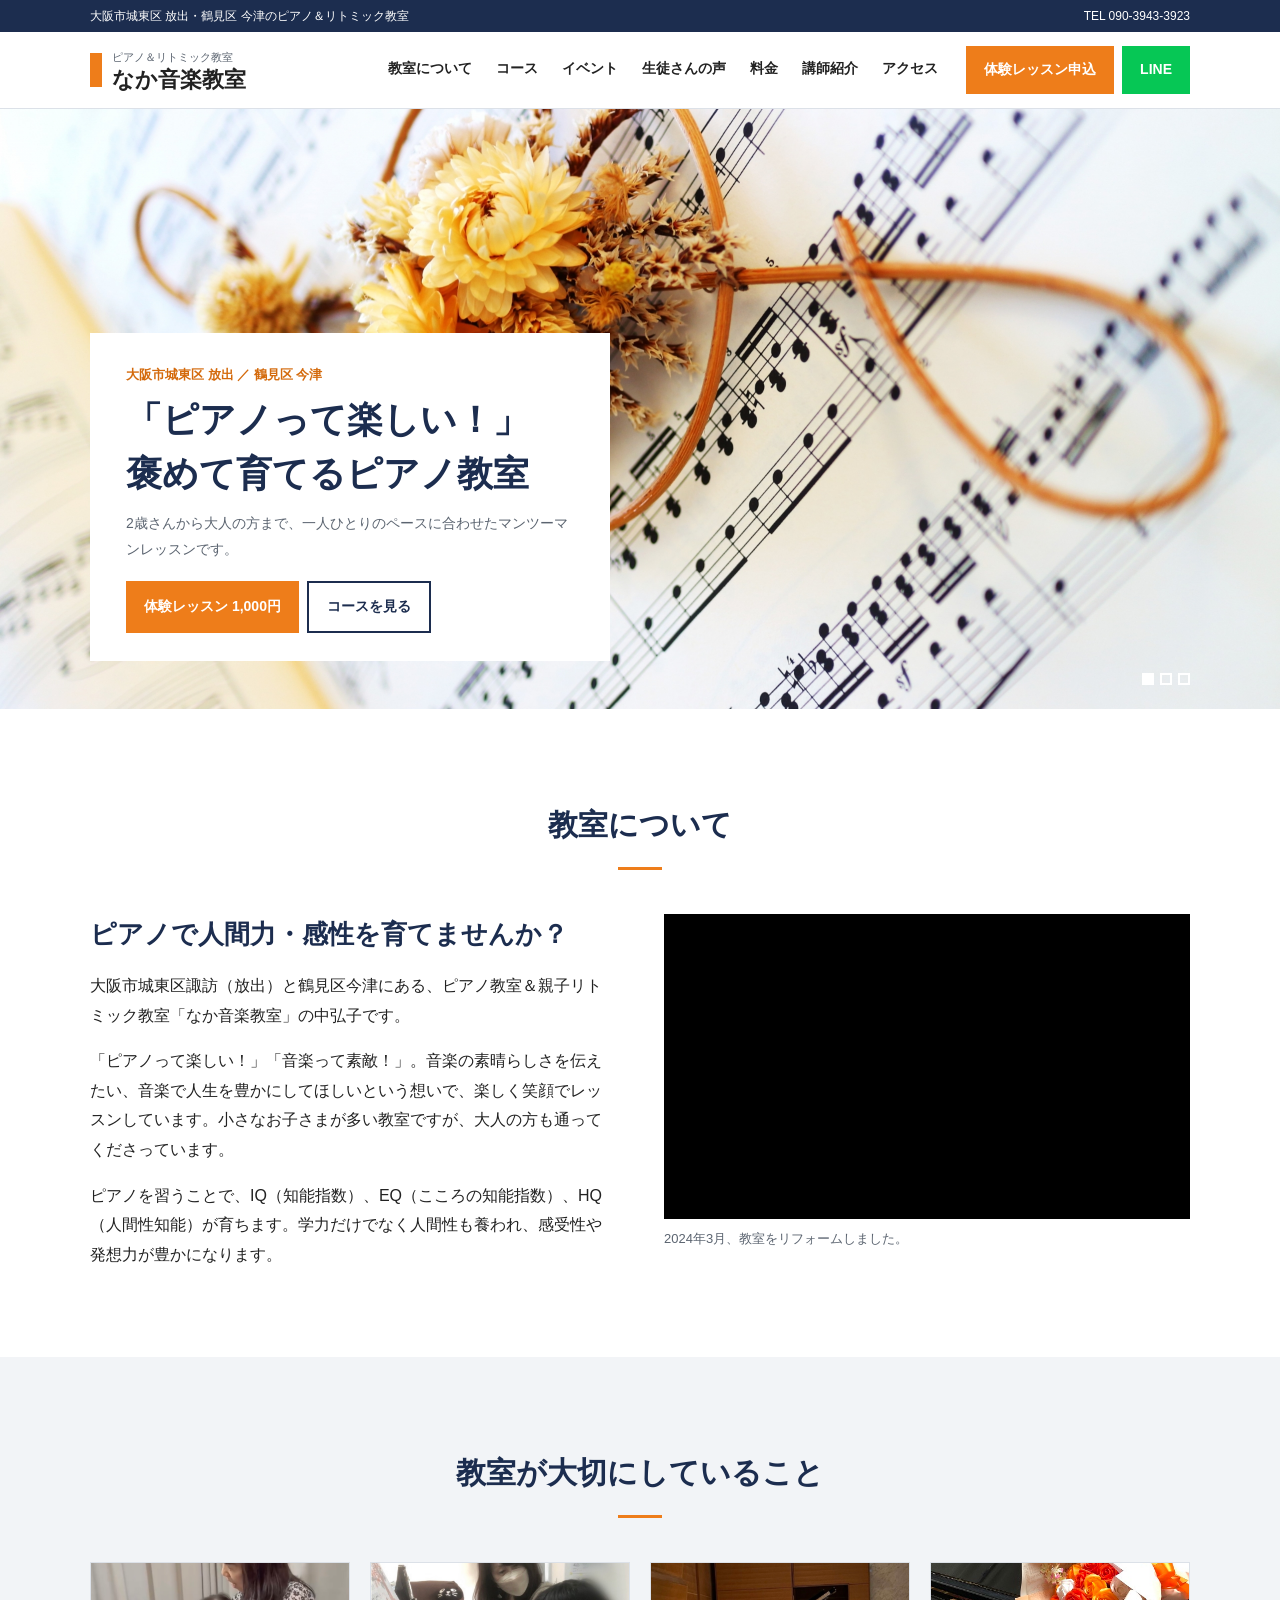
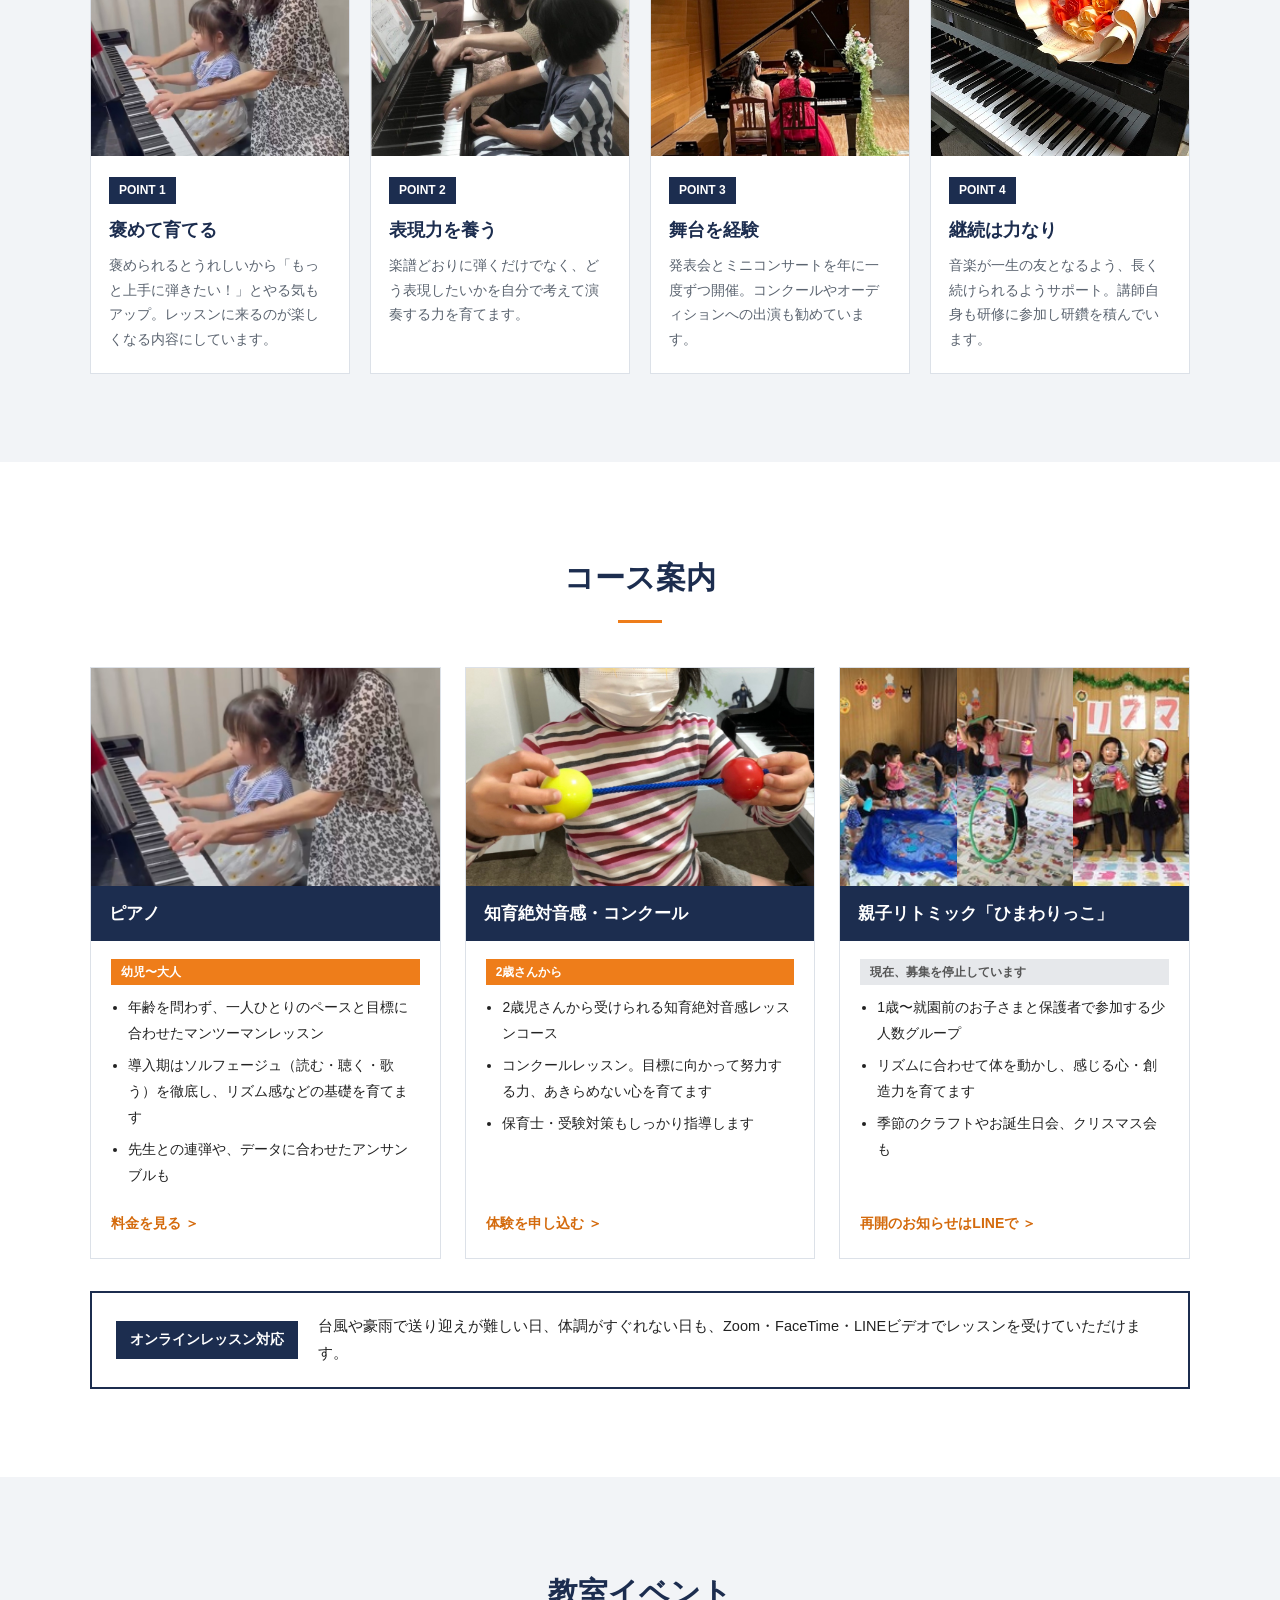
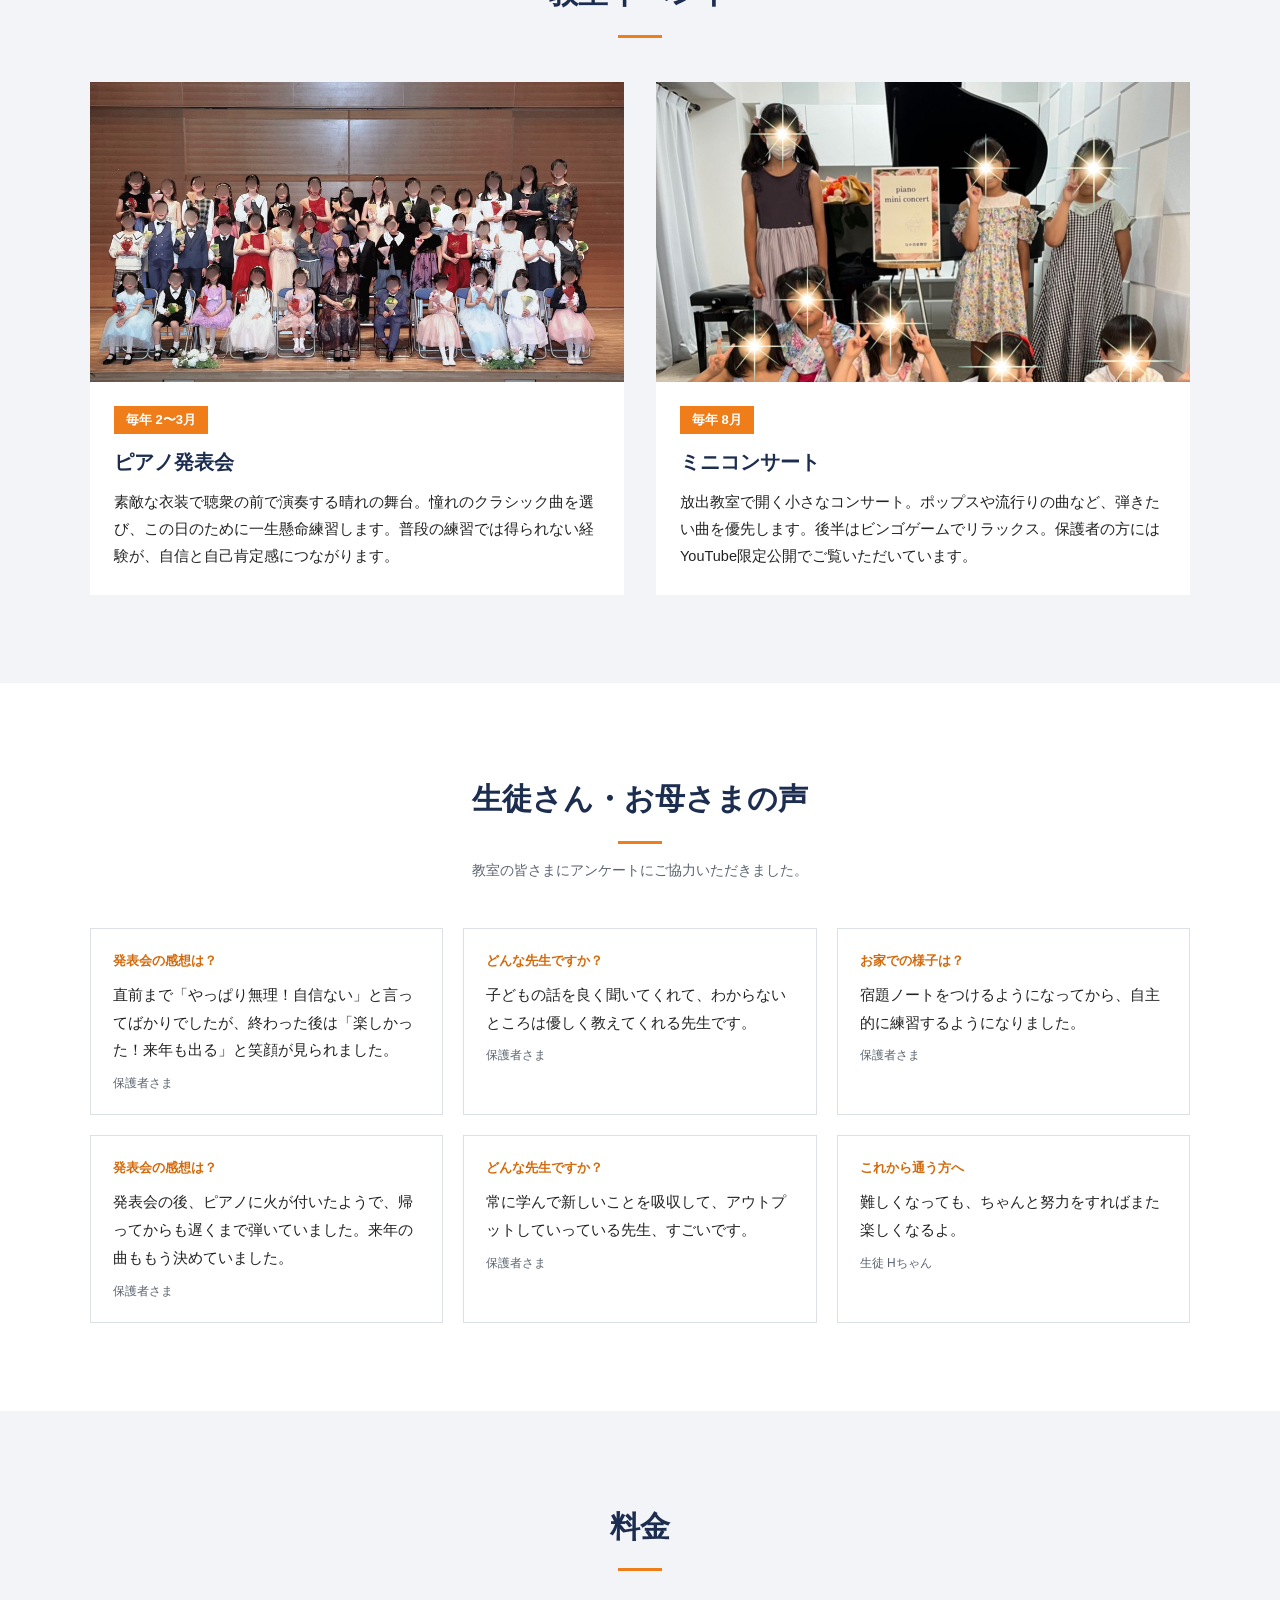
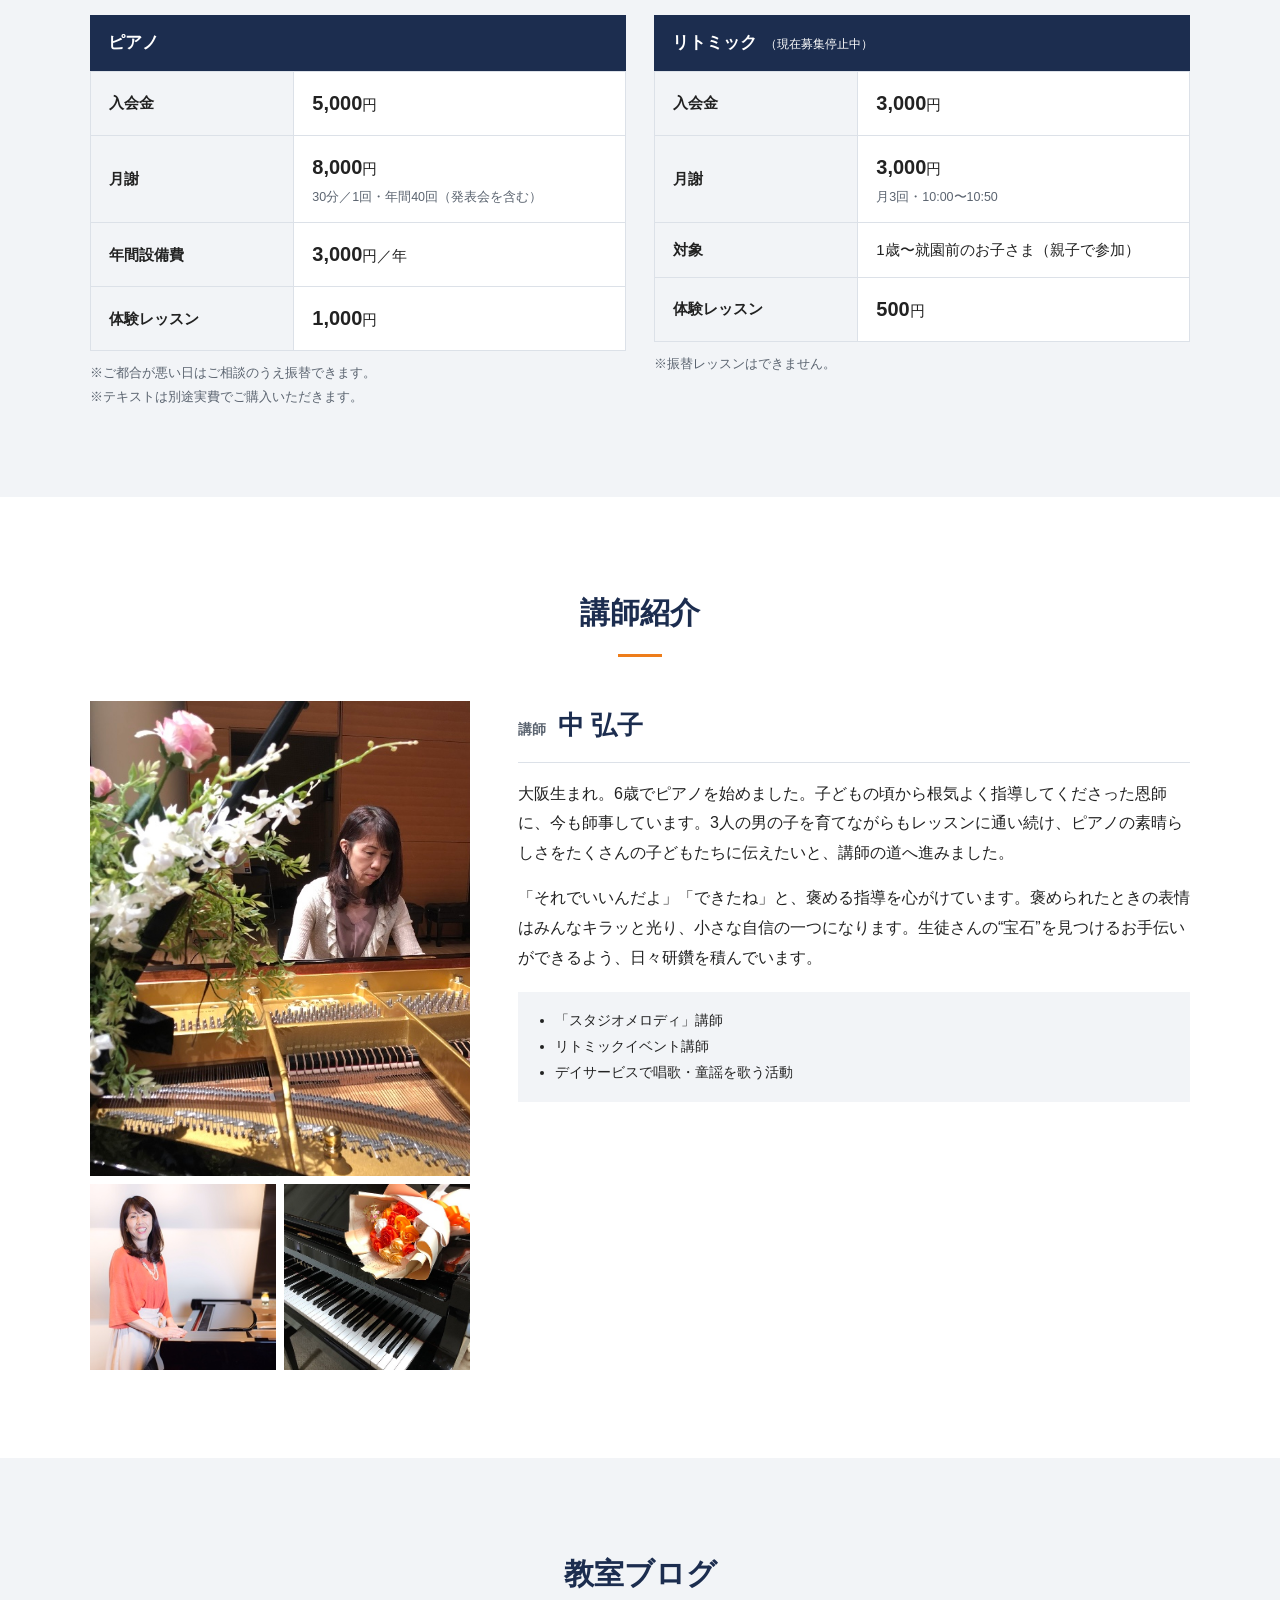
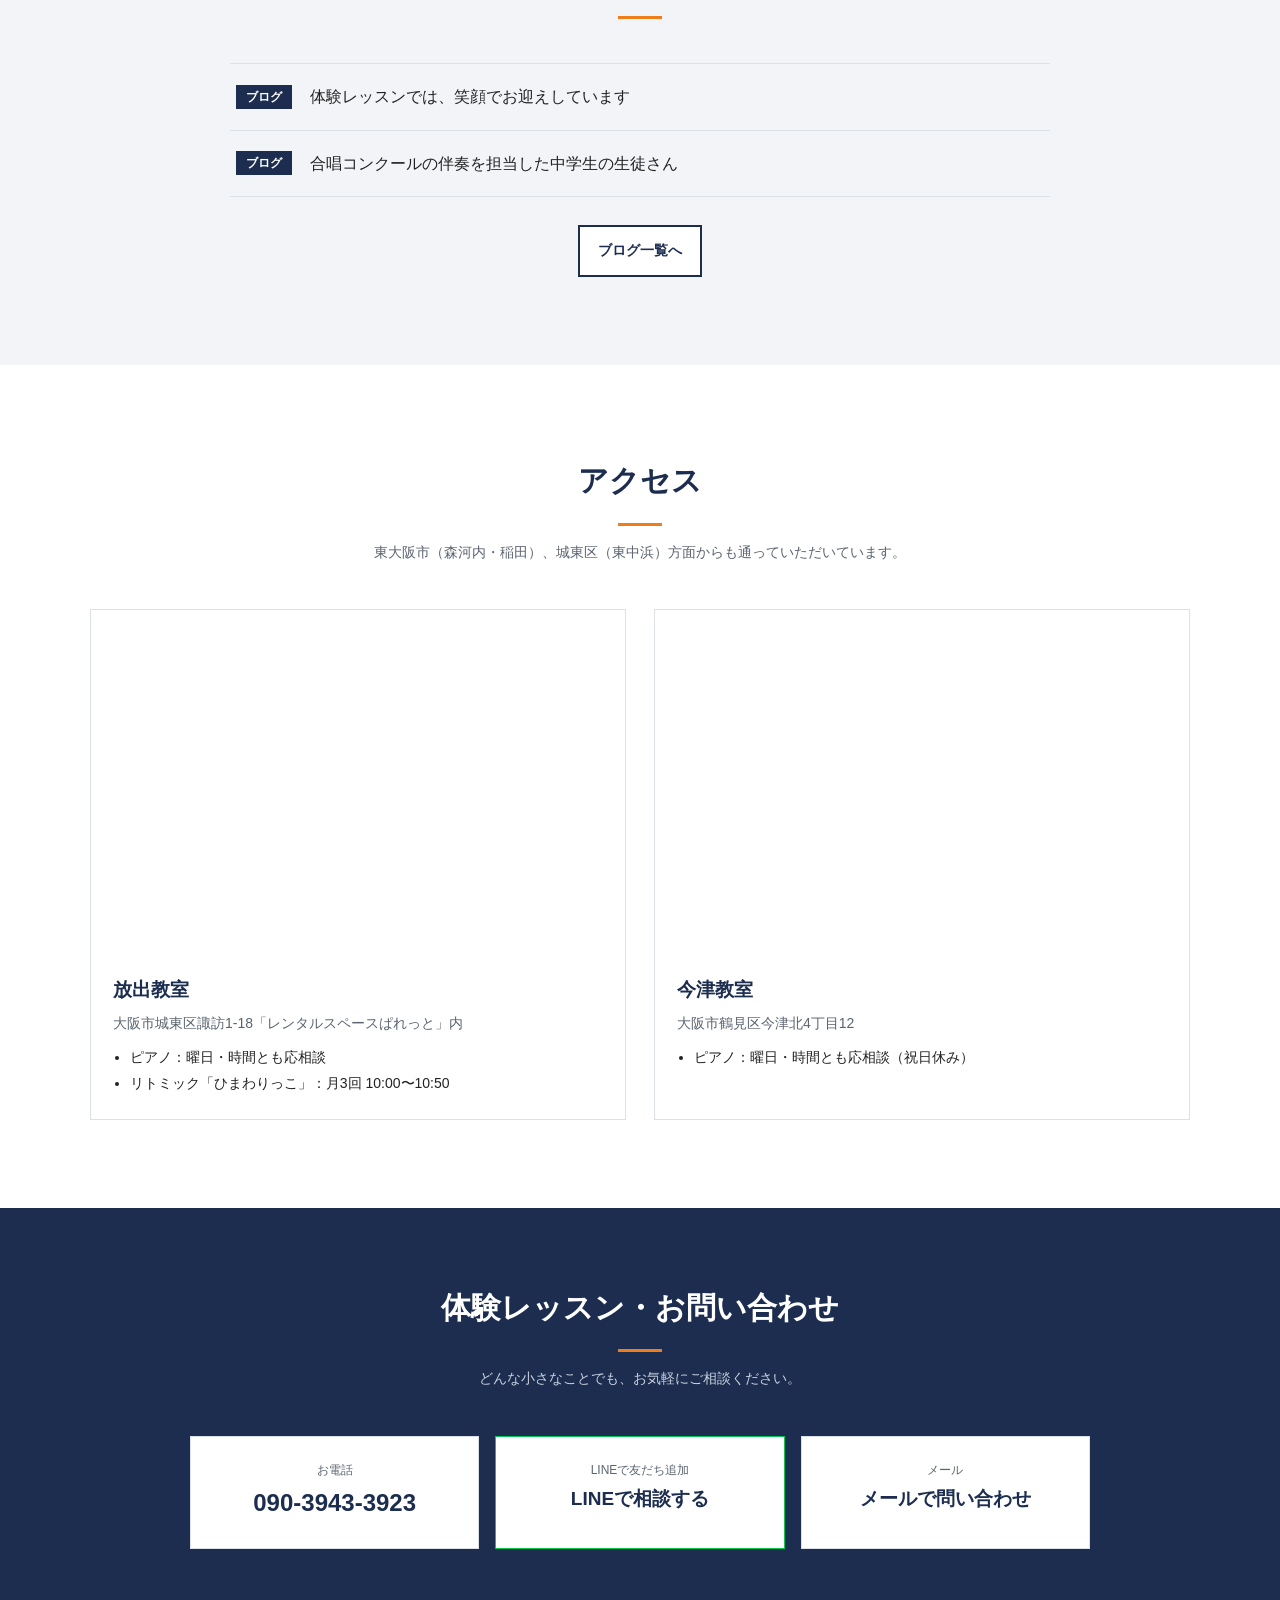
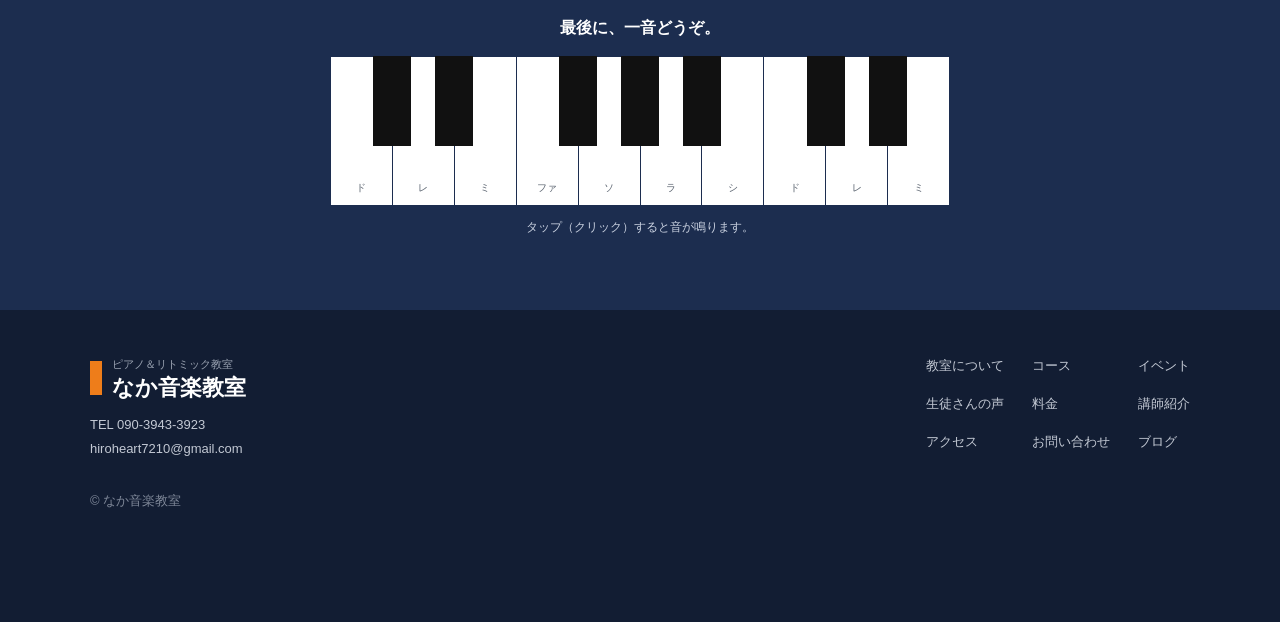
==== a/index.html @ a1bc4671 "A案：見出しの写真を差し替え（楽譜と花・鍵盤と手・看板）" ====
<!doctype html>
<html lang="ja">
<head>
<meta charset="utf-8">
<meta name="robots" content="noindex">
<meta name="viewport" content="width=device-width, initial-scale=1">
<title>なか音楽教室｜大阪市城東区放出・鶴見区今津のピアノ教室</title>
<meta name="description" content="大阪市城東区諏訪（放出）・鶴見区今津のピアノ＆リトミック教室「なか音楽教室」。褒めて育てるをモットーに、幼児から大人まで一人ひとりに寄り添ったレッスンをしています。">
<style>
:root{
  --navy:#1c2d4f; --navy2:#2b4170; --orange:#ee7d1a; --orange-d:#d46a0c;
  --gray:#f2f4f7; --line:#dce1e8; --text:#222; --sub:#5b6470; --green:#06c755;
  --gothic:"Hiragino Kaku Gothic ProN","Hiragino Sans","Yu Gothic Medium","YuGothic","Meiryo",sans-serif;
}
*{box-sizing:border-box}
html{scroll-behavior:smooth;scroll-padding-top:110px}
body{overflow-x:clip;margin:0;font-family:var(--gothic);color:var(--text);background:#fff;line-height:1.85;font-size:16px}
img{max-width:100%;display:block}
a{color:inherit}
.wrap{width:min(1100px,100% - 32px);margin-inline:auto}

/* top bar */
.topbar{background:var(--navy);color:#fff;font-size:12px}
.topbar .wrap{display:flex;justify-content:space-between;align-items:center;height:32px}
.topbar a{text-decoration:none}
@media (max-width:700px){.topbar .r{display:none}}

/* header */
.hd{position:sticky;top:0;z-index:50;background:#fff;border-bottom:1px solid var(--line)}
.hd-in{display:flex;align-items:center;gap:28px;height:76px}
.logo{text-decoration:none;display:flex;align-items:center;gap:10px}
.logo .sq{width:12px;height:34px;background:var(--orange)}
.logo b{display:block;font-size:22px;line-height:1.2}
.logo small{display:block;font-size:11px;color:var(--sub);font-weight:normal}
.gnav{margin-left:auto;display:flex;gap:24px;font-size:14px;font-weight:bold}
.gnav a{text-decoration:none;padding:6px 0;border-bottom:3px solid transparent;transition:border-color .2s}
.gnav a:hover{border-color:var(--orange)}
.hd-cta{display:flex;gap:8px}
.btn{display:inline-flex;align-items:center;justify-content:center;gap:6px;padding:11px 18px;font-weight:bold;font-size:14px;text-decoration:none;border:0;cursor:pointer;transition:background .2s}
.btn-or{background:var(--orange);color:#fff}.btn-or:hover{background:var(--orange-d)}
.btn-line{background:var(--green);color:#fff}
.btn-out{border:2px solid var(--navy);color:var(--navy);background:#fff}.btn-out:hover{background:var(--navy);color:#fff}
.menu-btn{display:none;margin-left:auto;background:var(--navy);border:0;width:48px;height:48px;cursor:pointer;color:#fff;font-size:10px;font-weight:bold;font-family:var(--gothic)}
.menu-btn span{display:block;width:20px;height:2px;background:#fff;margin:3px auto}
@media (max-width:1020px){
  .gnav,.hd-cta{display:none}.menu-btn{display:block}
  .hd.open .gnav{display:flex;flex-direction:column;gap:0;position:absolute;top:76px;left:0;right:0;background:#fff;border-bottom:1px solid var(--line);padding:0 16px 16px}
  .hd.open .gnav a{padding:14px 4px;border-bottom:1px solid var(--line)}
}

/* hero */
.hero{position:relative;height:min(72vh,600px);min-height:420px;overflow:hidden;background:#ddd}
.hero .slide{position:absolute;inset:0;opacity:0;transition:opacity 1.2s ease}
.hero .slide.on{opacity:1}
.hero .slide img{width:100%;height:100%;object-fit:cover}
.hero-box{position:absolute;left:max(16px,calc((100% - 1100px)/2));bottom:48px;z-index:2;background:#fff;padding:30px 36px 28px;max-width:520px}
.hero-box .area{font-size:13px;font-weight:bold;color:var(--orange-d);margin:0 0 6px}
.hero-box h1{font-size:clamp(24px,3.4vw,36px);line-height:1.5;margin:0 0 10px;color:var(--navy)}
.hero-box p{margin:0;font-size:14px;color:var(--sub)}
.hero-box .btns{display:flex;gap:8px;margin-top:18px;flex-wrap:wrap}
.dots{position:absolute;right:max(16px,calc((100% - 1100px)/2));bottom:24px;z-index:2;display:flex;gap:6px}
.dots button{width:12px;height:12px;border:2px solid #fff;background:transparent;cursor:pointer;padding:0}
.dots button.on{background:#fff}
@media (max-width:640px){.hero{height:auto;min-height:0}.hero .ph{position:relative;height:280px}.hero-box{position:relative;left:0;bottom:0;max-width:none;padding:24px 16px}.dots{bottom:auto;top:250px}}

/* section */
section{padding:88px 0}
.gray{background:var(--gray)}
.ttl{text-align:center;margin:0 0 44px}
.ttl h2{font-size:clamp(22px,2.8vw,30px);margin:0;color:var(--navy)}
.ttl h2::after{content:"";display:block;width:44px;height:3px;background:var(--orange);margin:14px auto 0}
.ttl p{margin:14px 0 0;color:var(--sub);font-size:14px}
@media (max-width:700px){section{padding:64px 0}}

/* about */
.about{display:grid;grid-template-columns:1fr 1fr;gap:48px;align-items:start}
.about h3{font-size:clamp(20px,2.4vw,26px);color:var(--navy);margin:0 0 16px;line-height:1.6}
.about .video{aspect-ratio:16/9;background:#000}
.about .video iframe{width:100%;height:100%;border:0}
.about .cap{font-size:13px;color:var(--sub);margin:8px 0 0}
@media (max-width:820px){.about{grid-template-columns:1fr}}

/* policy */
.pol{display:grid;grid-template-columns:repeat(4,1fr);gap:20px}
.pol article{background:#fff;border:1px solid var(--line)}
.pol figure{margin:0;aspect-ratio:4/3;overflow:hidden}
.pol figure img{width:100%;height:100%;object-fit:cover}
.pol .b{padding:18px 18px 22px}
.pol .n{display:inline-block;background:var(--navy);color:#fff;font-size:12px;font-weight:bold;padding:2px 10px;font-family:Arial,var(--gothic)}
.pol h3{font-size:18px;margin:10px 0 6px;color:var(--navy)}
.pol p{margin:0;font-size:14px;color:var(--sub);line-height:1.75}
@media (max-width:960px){.pol{grid-template-columns:repeat(2,1fr)}}
@media (max-width:520px){.pol{grid-template-columns:1fr}}

/* course */
.course{display:grid;grid-template-columns:repeat(3,1fr);gap:24px}
.course article{border:1px solid var(--line);display:flex;flex-direction:column;background:#fff}
.course figure{margin:0;aspect-ratio:16/10;overflow:hidden;position:relative}
.course figure img{width:100%;height:100%;object-fit:cover}
.course h3{margin:0;background:var(--navy);color:#fff;font-size:17px;padding:12px 18px}
.course .b{padding:18px 20px 22px;flex:1;display:flex;flex-direction:column}
.course ul{margin:0 0 16px;padding-left:1.2em;font-size:14px}
.course li{margin-bottom:6px}
.course .link{margin-top:auto;font-weight:bold;font-size:14px;color:var(--orange-d);text-decoration:none}
.course .link::after{content:" ＞"}
.tag{display:inline-block;font-size:12px;font-weight:bold;padding:2px 10px;margin-bottom:10px}
.tag.on{background:var(--orange);color:#fff}
.tag.off{background:#e6e8eb;color:#555}
.trio{position:absolute;inset:0;display:grid;grid-template-columns:repeat(3,1fr)}
.trio img{width:100%;height:100%;object-fit:cover}
.online{margin-top:32px;border:2px solid var(--navy);background:#fff;padding:20px 24px;display:flex;gap:20px;align-items:center}
.online b{flex:none;background:var(--navy);color:#fff;padding:6px 14px;font-size:14px}
.online p{margin:0;font-size:14.5px}
@media (max-width:900px){.course{grid-template-columns:1fr}.online{flex-direction:column;align-items:flex-start}}

/* event */
.ev{display:grid;grid-template-columns:1fr 1fr;gap:32px}
.ev article{background:#fff}
.ev figure{margin:0;aspect-ratio:16/9;overflow:hidden}
.ev figure img{width:100%;height:100%;object-fit:cover}
.ev .b{padding:22px 24px 26px}
.ev .when{display:inline-block;font-size:13px;font-weight:bold;color:#fff;background:var(--orange);padding:2px 12px}
.ev h3{margin:10px 0 8px;font-size:20px;color:var(--navy)}
.ev p{margin:0;font-size:14.5px}
@media (max-width:820px){.ev{grid-template-columns:1fr}}

/* voice */
.voice{display:grid;grid-template-columns:repeat(3,1fr);gap:20px}
.voice div{border:1px solid var(--line);padding:20px 22px;background:#fff}
.voice h4{margin:0 0 8px;font-size:13px;color:var(--orange-d)}
.voice p{margin:0;font-size:15px}
.voice small{display:block;margin-top:8px;color:var(--sub);font-size:12px}
@media (max-width:900px){.voice{grid-template-columns:1fr}}

/* fee */
.fee{display:grid;grid-template-columns:1fr 1fr;gap:28px}
.fee table{width:100%;border-collapse:collapse;background:#fff}
.fee caption{text-align:left;background:var(--navy);color:#fff;font-weight:bold;padding:12px 18px;font-size:17px}
.fee caption small{font-weight:normal;font-size:12px;margin-left:8px}
.fee th,.fee td{border:1px solid var(--line);padding:13px 18px;text-align:left;font-size:15px}
.fee th{background:var(--gray);width:38%;font-weight:bold}
.fee td b{font-size:20px;font-family:Arial,var(--gothic)}
.fee td small{display:block;color:var(--sub);font-size:12.5px}
.fee .note{font-size:13px;color:var(--sub);margin:10px 0 0}
@media (max-width:820px){.fee{grid-template-columns:1fr}}

/* profile */
.prof{display:grid;grid-template-columns:380px 1fr;gap:48px;align-items:start}
.prof .ph img{width:100%;aspect-ratio:4/5;object-fit:cover;object-position:30% center}
.prof .ph .s{display:grid;grid-template-columns:1fr 1fr;gap:8px;margin-top:8px}
.prof .ph .s img{aspect-ratio:1}
.prof .name{font-size:26px;font-weight:bold;color:var(--navy);margin:0 0 16px;border-bottom:1px solid var(--line);padding-bottom:12px}
.prof .name small{font-size:14px;color:var(--sub);margin-right:12px}
.prof .career{margin:20px 0 0;padding:16px 20px;background:var(--gray);font-size:14px}
.prof .career ul{margin:0;padding-left:1.2em}
@media (max-width:880px){.prof{grid-template-columns:1fr}.prof .ph{max-width:360px}}

/* blog */
.news{list-style:none;padding:0;margin:0 auto;max-width:820px;border-top:1px solid var(--line)}
.news a{display:flex;gap:18px;align-items:center;padding:18px 6px;border-bottom:1px solid var(--line);text-decoration:none}
.news a:hover{background:var(--gray)}
.news .cat{flex:none;font-size:12px;font-weight:bold;background:var(--navy);color:#fff;padding:1px 10px}
.center{text-align:center;margin-top:28px}

/* access */
.acc{display:grid;grid-template-columns:1fr 1fr;gap:28px}
.acc article{background:#fff;border:1px solid var(--line)}
.acc .map{aspect-ratio:16/10}
.acc iframe{width:100%;height:100%;border:0}
.acc .b{padding:18px 22px 22px}
.acc h3{margin:0 0 4px;font-size:19px;color:var(--navy)}
.acc .addr{margin:0 0 8px;color:var(--sub);font-size:14px}
.acc ul{margin:0;padding-left:1.2em;font-size:14px}
@media (max-width:820px){.acc{grid-template-columns:1fr}}

/* contact */
.contact{background:var(--navy);color:#fff;padding:72px 0}
.contact .ttl h2{color:#fff}
.contact .ttl p{color:#c9d1e0}
.ways{display:grid;grid-template-columns:repeat(3,1fr);gap:16px;max-width:900px;margin:0 auto}
.way{background:#fff;color:var(--text);text-decoration:none;padding:22px 16px;text-align:center;border:1px solid var(--line);transition:background .2s}
.way:hover{background:var(--gray)}
.way small{display:block;font-size:12px;color:var(--sub)}
.way b{font-size:19px;color:var(--navy)}
.way.tel b{font-size:24px;font-family:Arial,var(--gothic)}
.way.line{border-color:var(--green)}
@media (max-width:760px){.ways{grid-template-columns:1fr}}

footer{background:#121d33;color:#c3c9d4;padding:44px 0 96px;font-size:13px}
.ft{display:flex;justify-content:space-between;gap:28px;flex-wrap:wrap}
.ft .logo b{color:#fff}.ft .logo small{color:#9aa3b2}
.ft nav{display:grid;grid-template-columns:repeat(3,auto);gap:6px 28px}
.ft nav a{text-decoration:none}
.copy{margin-top:28px;color:#7f8899}

.sp-cta{display:none}
@media (max-width:760px){
  .sp-cta{display:grid;grid-template-columns:1fr 1fr;position:fixed;left:0;right:0;bottom:0;z-index:60}
  .sp-cta a{padding:14px 0;text-align:center;font-weight:bold;color:#fff;text-decoration:none}
  .sp-cta .t{background:var(--orange)}.sp-cta .l{background:var(--green)}
}

/* PowerPoint style entrance: fade / fly-in / zoom（控えめ） */
[data-anim]{opacity:0;transition:opacity .75s ease-out,transform .75s cubic-bezier(.2,.7,.3,1)}
[data-anim="up"]{transform:translateY(36px)}
[data-anim="left"]{transform:translateX(-48px)}
[data-anim="right"]{transform:translateX(48px)}
[data-anim].show{opacity:1;transform:none}
/* 写真：フェードと同時に、少し寄った状態から元の大きさへ */
[data-anim] figure img,[data-anim].ph>img{transform:scale(1.07);transition:transform 1.2s cubic-bezier(.2,.7,.3,1)}
[data-anim].show figure img,[data-anim].show.ph>img{transform:none}
/* 見出しの説明文は少し遅れてフェード */
.ttl[data-anim] p{opacity:0;transition:opacity .7s ease .3s}
.ttl[data-anim].show p{opacity:1}
/* ヒーロー写真：切り替わるときにわずかに引く */
.hero .slide img{transform:scale(1.04);transition:transform 5s ease-out}
.hero .slide.on img{transform:none}
/* 看板の写真は小さいので、PCでは拡大しすぎず右に寄せる */
@media (min-width:641px){.hero .slide.fit{background:#2a2521}.hero .slide.fit img{object-fit:contain;object-position:right center}}
.hero-box[data-anim="left"]{transition-delay:.2s}
/* スマホ下の電話・LINE：読み込み後に下からスライドイン */
@media (max-width:760px){.sp-cta{transform:translateY(100%);transition:transform .6s ease-out .6s}.sp-cta.show{transform:none}}

/* 鳴らせる鍵盤（C案から） */
.kb-wrap{max-width:620px;margin:64px auto 0;text-align:center}
.kb-cap{font-weight:bold;font-size:16px;margin:0 0 14px}
.kb{position:relative;height:150px;display:flex;user-select:none;-webkit-user-select:none;touch-action:manipulation}
.kb .w{flex:1;background:#fff;border:1px solid var(--navy);border-left:0;cursor:pointer;position:relative;transition:background .1s}
.kb .w:first-child{border-left:1px solid var(--navy)}
.kb .w.on{background:#fde3c8}
.kb .b{position:absolute;top:0;height:60%;background:#111;cursor:pointer;z-index:2;transition:background .1s}
.kb .b.on{background:var(--orange)}
.kb .w span{position:absolute;bottom:8px;left:0;right:0;font-size:10px;color:var(--sub)}
.kb-note{font-size:12px;color:#c9d1e0;margin:10px 0 0}
</style>
</head>
<body>

<div class="topbar"><div class="wrap"><span>大阪市城東区 放出・鶴見区 今津のピアノ＆リトミック教室</span><a class="r" href="tel:09039433923">TEL 090-3943-3923</a></div></div>

<header class="hd" id="hd">
  <div class="wrap hd-in">
    <a class="logo" href="#top"><span class="sq"></span><span><small>ピアノ＆リトミック教室</small><b>なか音楽教室</b></span></a>
    <nav class="gnav" id="gnav">
      <a href="#about">教室について</a><a href="#course">コース</a><a href="#event">イベント</a><a href="#voice">生徒さんの声</a><a href="#fee">料金</a><a href="#profile">講師紹介</a><a href="#access">アクセス</a>
    </nav>
    <div class="hd-cta">
      <a class="btn btn-or" href="#contact">体験レッスン申込</a>
      <a class="btn btn-line" href="https://lin.ee/nwdocCs" target="_blank" rel="noopener">LINE</a>
    </div>
    <button class="menu-btn" id="menuBtn" aria-label="メニュー"><span></span><span></span><span></span>MENU</button>
  </div>
</header>

<main id="top">
  <div class="hero" id="hero">
    <div class="ph">
      <div class="slide on"><img src="../assets/img/score_flower.jpg" alt="楽譜とドライフラワー"></div>
      <div class="slide"><img src="../assets/img/hand.jpg" alt="鍵盤に手をのせる子ども"></div>
      <div class="slide fit"><img src="../assets/img/signboard.jpg" alt="なか音楽教室の看板"></div>
    </div>
    <div class="hero-box" data-anim="left">
      <p class="area">大阪市城東区 放出 ／ 鶴見区 今津</p>
      <h1>「ピアノって楽しい！」<br>褒めて育てるピアノ教室</h1>
      <p>2歳さんから大人の方まで、一人ひとりのペースに合わせたマンツーマンレッスンです。</p>
      <div class="btns"><a class="btn btn-or" href="#contact">体験レッスン 1,000円</a><a class="btn btn-out" href="#course">コースを見る</a></div>
    </div>
    <div class="dots" id="dots"></div>
  </div>

  <section id="about">
    <div class="wrap">
      <div class="ttl" data-anim="up"><h2>教室について</h2></div>
      <div class="about">
        <div data-anim="left">
          <h3>ピアノで人間力・感性を育てませんか？</h3>
          <p>大阪市城東区諏訪（放出）と鶴見区今津にある、ピアノ教室＆親子リトミック教室「なか音楽教室」の中弘子です。</p>
          <p>「ピアノって楽しい！」「音楽って素敵！」。音楽の素晴らしさを伝えたい、音楽で人生を豊かにしてほしいという想いで、楽しく笑顔でレッスンしています。小さなお子さまが多い教室ですが、大人の方も通ってくださっています。</p>
          <p style="margin-bottom:0">ピアノを習うことで、IQ（知能指数）、EQ（こころの知能指数）、HQ（人間性知能）が育ちます。学力だけでなく人間性も養われ、感受性や発想力が豊かになります。</p>
        </div>
        <div data-anim="right">
          <div class="video"><iframe loading="lazy" src="https://www.youtube-nocookie.com/embed/1UZ0hZ_AUnk" title="2024年3月 教室をリフォームしました" allow="accelerometer; encrypted-media; picture-in-picture" allowfullscreen></iframe></div>
          <p class="cap">2024年3月、教室をリフォームしました。</p>
        </div>
      </div>
    </div>
  </section>

  <section class="gray" id="policy">
    <div class="wrap">
      <div class="ttl" data-anim="up"><h2>教室が大切にしていること</h2></div>
      <div class="pol">
        <article data-anim="up"><figure><img src="../assets/img/lesson.jpg" alt="講師と一緒にピアノを弾く女の子" loading="lazy"></figure><div class="b"><span class="n">POINT 1</span><h3>褒めて育てる</h3><p>褒められるとうれしいから「もっと上手に弾きたい！」とやる気もアップ。レッスンに来るのが楽しくなる内容にしています。</p></div></article>
        <article data-anim="up" data-delay="150"><figure><img src="../assets/img/duet.jpg" alt="連弾する講師と生徒" loading="lazy"></figure><div class="b"><span class="n">POINT 2</span><h3>表現力を養う</h3><p>楽譜どおりに弾くだけでなく、どう表現したいかを自分で考えて演奏する力を育てます。</p></div></article>
        <article data-anim="up" data-delay="300"><figure><img src="../assets/img/recital_stage.jpg" alt="発表会のステージ" loading="lazy"></figure><div class="b"><span class="n">POINT 3</span><h3>舞台を経験</h3><p>発表会とミニコンサートを年に一度ずつ開催。コンクールやオーディションへの出演も勧めています。</p></div></article>
        <article data-anim="up" data-delay="450"><figure><img src="../assets/img/bouquet.jpg" alt="ピアノの上の花束" loading="lazy"></figure><div class="b"><span class="n">POINT 4</span><h3>継続は力なり</h3><p>音楽が一生の友となるよう、長く続けられるようサポート。講師自身も研修に参加し研鑽を積んでいます。</p></div></article>
      </div>
    </div>
  </section>

  <section id="course">
    <div class="wrap">
      <div class="ttl" data-anim="up"><h2>コース案内</h2></div>
      <div class="course">
        <article data-anim="up">
          <figure><img src="../assets/img/lesson.jpg" alt="ピアノレッスン" loading="lazy"></figure>
          <h3>ピアノ</h3>
          <div class="b"><span class="tag on">幼児〜大人</span>
            <ul><li>年齢を問わず、一人ひとりのペースと目標に合わせたマンツーマンレッスン</li><li>導入期はソルフェージュ（読む・聴く・歌う）を徹底し、リズム感などの基礎を育てます</li><li>先生との連弾や、データに合わせたアンサンブルも</li></ul>
            <a class="link" href="#fee">料金を見る</a></div>
        </article>
        <article data-anim="up" data-delay="150">
          <figure><img src="../assets/img/goods.jpg" alt="レッスングッズで遊ぶ子ども" loading="lazy"></figure>
          <h3>知育絶対音感・コンクール</h3>
          <div class="b"><span class="tag on">2歳さんから</span>
            <ul><li>2歳児さんから受けられる知育絶対音感レッスンコース</li><li>コンクールレッスン。目標に向かって努力する力、あきらめない心を育てます</li><li>保育士・受験対策もしっかり指導します</li></ul>
            <a class="link" href="#contact">体験を申し込む</a></div>
        </article>
        <article data-anim="up" data-delay="300">
          <figure><div class="trio"><img src="../assets/img/rhythmic1.jpg" alt="" loading="lazy"><img src="../assets/img/rhythmic2.jpg" alt="" loading="lazy"><img src="../assets/img/rhythmic3.jpg" alt="" loading="lazy"></div></figure>
          <h3>親子リトミック「ひまわりっこ」</h3>
          <div class="b"><span class="tag off">現在、募集を停止しています</span>
            <ul><li>1歳〜就園前のお子さまと保護者で参加する少人数グループ</li><li>リズムに合わせて体を動かし、感じる心・創造力を育てます</li><li>季節のクラフトやお誕生日会、クリスマス会も</li></ul>
            <a class="link" href="https://lin.ee/nwdocCs" target="_blank" rel="noopener">再開のお知らせはLINEで</a></div>
        </article>
      </div>
      <div class="online" data-anim="up"><b>オンラインレッスン対応</b><p>台風や豪雨で送り迎えが難しい日、体調がすぐれない日も、Zoom・FaceTime・LINEビデオでレッスンを受けていただけます。</p></div>
    </div>
  </section>

  <section class="gray" id="event">
    <div class="wrap">
      <div class="ttl" data-anim="up"><h2>教室イベント</h2></div>
      <div class="ev">
        <article data-anim="left"><figure><img src="../assets/img/recital_group.jpg" alt="ピアノ発表会の集合写真" loading="lazy"></figure>
          <div class="b"><span class="when">毎年 2〜3月</span><h3>ピアノ発表会</h3><p>素敵な衣装で聴衆の前で演奏する晴れの舞台。憧れのクラシック曲を選び、この日のために一生懸命練習します。普段の練習では得られない経験が、自信と自己肯定感につながります。</p></div></article>
        <article data-anim="right"><figure><img src="../assets/img/minicon.jpg" alt="ミニコンサートの生徒さん" loading="lazy" style="object-position:center 30%"></figure>
          <div class="b"><span class="when">毎年 8月</span><h3>ミニコンサート</h3><p>放出教室で開く小さなコンサート。ポップスや流行りの曲など、弾きたい曲を優先します。後半はビンゴゲームでリラックス。保護者の方にはYouTube限定公開でご覧いただいています。</p></div></article>
      </div>
    </div>
  </section>

  <section id="voice">
    <div class="wrap">
      <div class="ttl" data-anim="up"><h2>生徒さん・お母さまの声</h2><p>教室の皆さまにアンケートにご協力いただきました。</p></div>
      <div class="voice">
        <div data-anim="up"><h4>発表会の感想は？</h4><p>直前まで「やっぱり無理！自信ない」と言ってばかりでしたが、終わった後は「楽しかった！来年も出る」と笑顔が見られました。</p><small>保護者さま</small></div>
        <div data-anim="up" data-delay="150"><h4>どんな先生ですか？</h4><p>子どもの話を良く聞いてくれて、わからないところは優しく教えてくれる先生です。</p><small>保護者さま</small></div>
        <div data-anim="up" data-delay="300"><h4>お家での様子は？</h4><p>宿題ノートをつけるようになってから、自主的に練習するようになりました。</p><small>保護者さま</small></div>
        <div data-anim="up"><h4>発表会の感想は？</h4><p>発表会の後、ピアノに火が付いたようで、帰ってからも遅くまで弾いていました。来年の曲ももう決めていました。</p><small>保護者さま</small></div>
        <div data-anim="up" data-delay="150"><h4>どんな先生ですか？</h4><p>常に学んで新しいことを吸収して、アウトプットしていっている先生、すごいです。</p><small>保護者さま</small></div>
        <div data-anim="up" data-delay="300"><h4>これから通う方へ</h4><p>難しくなっても、ちゃんと努力をすればまた楽しくなるよ。</p><small>生徒 Hちゃん</small></div>
      </div>
    </div>
  </section>

  <section class="gray" id="fee">
    <div class="wrap">
      <div class="ttl" data-anim="up"><h2>料金</h2></div>
      <div class="fee">
        <div data-anim="up"><table>
          <caption>ピアノ</caption>
          <tr><th>入会金</th><td><b>5,000</b>円</td></tr>
          <tr><th>月謝</th><td><b>8,000</b>円<small>30分／1回・年間40回（発表会を含む）</small></td></tr>
          <tr><th>年間設備費</th><td><b>3,000</b>円／年</td></tr>
          <tr><th>体験レッスン</th><td><b>1,000</b>円</td></tr>
        </table><p class="note">※ご都合が悪い日はご相談のうえ振替できます。<br>※テキストは別途実費でご購入いただきます。</p></div>
        <div data-anim="up" data-delay="150"><table>
          <caption>リトミック<small>（現在募集停止中）</small></caption>
          <tr><th>入会金</th><td><b>3,000</b>円</td></tr>
          <tr><th>月謝</th><td><b>3,000</b>円<small>月3回・10:00〜10:50</small></td></tr>
          <tr><th>対象</th><td>1歳〜就園前のお子さま（親子で参加）</td></tr>
          <tr><th>体験レッスン</th><td><b>500</b>円</td></tr>
        </table><p class="note">※振替レッスンはできません。</p></div>
      </div>
    </div>
  </section>

  <section id="profile">
    <div class="wrap">
      <div class="ttl" data-anim="up"><h2>講師紹介</h2></div>
      <div class="prof">
        <div class="ph" data-anim="left"><img src="../assets/img/teacher_play.jpg" alt="講師 中弘子" loading="lazy"><div class="s"><img src="../assets/img/teacher.jpg" alt="" loading="lazy"><img src="../assets/img/bouquet.jpg" alt="" loading="lazy"></div></div>
        <div data-anim="right">
          <p class="name"><small>講師</small>中 弘子</p>
          <p>大阪生まれ。6歳でピアノを始めました。子どもの頃から根気よく指導してくださった恩師に、今も師事しています。3人の男の子を育てながらもレッスンに通い続け、ピアノの素晴らしさをたくさんの子どもたちに伝えたいと、講師の道へ進みました。</p>
          <p>「それでいいんだよ」「できたね」と、褒める指導を心がけています。褒められたときの表情はみんなキラッと光り、小さな自信の一つになります。生徒さんの“宝石”を見つけるお手伝いができるよう、日々研鑽を積んでいます。</p>
          <div class="career"><ul><li>「スタジオメロディ」講師</li><li>リトミックイベント講師</li><li>デイサービスで唱歌・童謡を歌う活動</li></ul></div>
        </div>
      </div>
    </div>
  </section>

  <section class="gray" id="news">
    <div class="wrap">
      <div class="ttl" data-anim="up"><h2>教室ブログ</h2></div>
      <ul class="news" data-anim="up">
        <li><a href="https://ameblo.jp/n-h-piano/entry-12984595063.html" target="_blank" rel="noopener"><span class="cat">ブログ</span>体験レッスンでは、笑顔でお迎えしています</a></li>
        <li><a href="https://ameblo.jp/n-h-piano/entry-12982566428.html" target="_blank" rel="noopener"><span class="cat">ブログ</span>合唱コンクールの伴奏を担当した中学生の生徒さん</a></li>
      </ul>
      <div class="center"><a class="btn btn-out" href="https://ameblo.jp/n-h-piano/" target="_blank" rel="noopener">ブログ一覧へ</a></div>
    </div>
  </section>

  <section id="access">
    <div class="wrap">
      <div class="ttl" data-anim="up"><h2>アクセス</h2><p>東大阪市（森河内・稲田）、城東区（東中浜）方面からも通っていただいています。</p></div>
      <div class="acc">
        <article data-anim="left"><div class="map"><iframe loading="lazy" title="放出教室の地図" src="https://maps.google.com/maps?q=%E5%A4%A7%E9%98%AA%E5%B8%82%E5%9F%8E%E6%9D%B1%E5%8C%BA%E8%AB%8F%E8%A8%AA1-18&z=16&output=embed"></iframe></div>
          <div class="b"><h3>放出教室</h3><p class="addr">大阪市城東区諏訪1-18「レンタルスペースぱれっと」内</p><ul><li>ピアノ：曜日・時間とも応相談</li><li>リトミック「ひまわりっこ」：月3回 10:00〜10:50</li></ul></div></article>
        <article data-anim="right"><div class="map"><iframe loading="lazy" title="今津教室の地図" src="https://maps.google.com/maps?q=%E5%A4%A7%E9%98%AA%E5%B8%82%E9%B6%B4%E8%A6%8B%E5%8C%BA%E4%BB%8A%E6%B4%A5%E5%8C%974%E4%B8%81%E7%9B%AE12&z=16&output=embed"></iframe></div>
          <div class="b"><h3>今津教室</h3><p class="addr">大阪市鶴見区今津北4丁目12</p><ul><li>ピアノ：曜日・時間とも応相談（祝日休み）</li></ul></div></article>
      </div>
    </div>
  </section>

  <section class="contact" id="contact">
    <div class="wrap">
      <div class="ttl" data-anim="up"><h2>体験レッスン・お問い合わせ</h2><p>どんな小さなことでも、お気軽にご相談ください。</p></div>
      <div class="ways">
        <a class="way tel" href="tel:09039433923" data-anim="up"><small>お電話</small><b>090-3943-3923</b></a>
        <a class="way line" href="https://lin.ee/nwdocCs" target="_blank" rel="noopener" data-anim="up" data-delay="150"><small>LINEで友だち追加</small><b>LINEで相談する</b></a>
        <a class="way" href="mailto:hiroheart7210@gmail.com" data-anim="up" data-delay="300"><small>メール</small><b>メールで問い合わせ</b></a>
      </div>
      <div class="kb-wrap" data-anim="up">
        <p class="kb-cap">最後に、一音どうぞ。</p>
        <div class="kb" id="kb" aria-label="鳴らせる鍵盤"></div>
        <p class="kb-note">タップ（クリック）すると音が鳴ります。</p>
      </div>
    </div>
  </section>
</main>

<footer>
  <div class="wrap">
    <div class="ft">
      <div><a class="logo" href="#top"><span class="sq"></span><span><small>ピアノ＆リトミック教室</small><b>なか音楽教室</b></span></a>
        <p style="margin:12px 0 0">TEL 090-3943-3923<br>hiroheart7210@gmail.com</p></div>
      <nav><a href="#about">教室について</a><a href="#course">コース</a><a href="#event">イベント</a><a href="#voice">生徒さんの声</a><a href="#fee">料金</a><a href="#profile">講師紹介</a><a href="#access">アクセス</a><a href="#contact">お問い合わせ</a><a href="https://ameblo.jp/n-h-piano/" target="_blank" rel="noopener">ブログ</a></nav>
    </div>
    <p class="copy">© なか音楽教室</p>
  </div>
</footer>

<div class="sp-cta" id="spCta"><a class="t" href="tel:09039433923">電話する</a><a class="l" href="https://lin.ee/nwdocCs" target="_blank" rel="noopener">LINEで相談</a></div>

<script>
// hero slideshow (fade)
(()=>{const s=[...document.querySelectorAll('#hero .slide')],d=document.getElementById('dots');let i=0,t;
 s.forEach((_,k)=>{const b=document.createElement('button');b.setAttribute('aria-label',(k+1)+'枚目');b.onclick=()=>{go(k);start()};d.appendChild(b)});
 const go=k=>{s[i].classList.remove('on');d.children[i].classList.remove('on');i=k;s[i].classList.add('on');d.children[i].classList.add('on')};
 const start=()=>{clearInterval(t);t=setInterval(()=>go((i+1)%s.length),5000)};go(0);
 start();})();
// menu
const hd=document.getElementById('hd');document.getElementById('menuBtn').onclick=()=>hd.classList.toggle('open');
document.querySelectorAll('#gnav a').forEach(a=>a.onclick=()=>hd.classList.remove('open'));
// entrance animations
const io=new IntersectionObserver(es=>es.forEach(e=>{if(!e.isIntersecting)return;const el=e.target;setTimeout(()=>el.classList.add('show'),+(el.dataset.delay||0));io.unobserve(el)}),{threshold:.15});
document.querySelectorAll('[data-anim]').forEach(el=>io.observe(el));
requestAnimationFrame(()=>document.getElementById('spCta').classList.add('show'));
// playable keyboard (C4–E5)
(()=>{const kb=document.getElementById('kb');
 const names=['ド','レ','ミ','ファ','ソ','ラ','シ','ド','レ','ミ'];
 const wMidi=[60,62,64,65,67,69,71,72,74,76];
 const blacks=[[61,0],[63,1],[66,3],[68,4],[70,5],[73,7],[75,8]];
 const W=wMidi.length;
 wMidi.forEach((m,k)=>{const d=document.createElement('div');d.className='w';d.dataset.m=m;d.innerHTML='<span>'+names[k]+'</span>';kb.appendChild(d)});
 blacks.forEach(([m,after])=>{const d=document.createElement('div');d.className='b';d.dataset.m=m;const w=100/W;d.style.left=`calc(${(after+1)*w}% - ${w*0.3}%)`;d.style.width=`${w*0.6}%`;kb.appendChild(d)});
 let ac;
 const play=m=>{ac=ac||new (window.AudioContext||window.webkitAudioContext)();const f=440*Math.pow(2,(m-69)/12),t=ac.currentTime;
   const out=ac.createGain();out.gain.setValueAtTime(0,t);out.gain.linearRampToValueAtTime(.32,t+.008);out.gain.exponentialRampToValueAtTime(.12,t+.35);out.gain.exponentialRampToValueAtTime(.0008,t+2.6);
   const lp=ac.createBiquadFilter();lp.type='lowpass';lp.frequency.setValueAtTime(f*7,t);lp.frequency.exponentialRampToValueAtTime(f*2,t+1.2);
   out.connect(lp).connect(ac.destination);
   [[1,1],[2,.42],[3,.18],[4,.09],[5,.05]].forEach(([h,a])=>{const o=ac.createOscillator(),g=ac.createGain();o.type=h===1?'triangle':'sine';o.frequency.value=f*h*(1+(h-1)*.0008);g.gain.value=a;o.connect(g).connect(out);o.start(t);o.stop(t+2.7)})};
 kb.addEventListener('pointerdown',e=>{const k=e.target.closest('[data-m]');if(!k)return;play(+k.dataset.m);k.classList.add('on');setTimeout(()=>k.classList.remove('on'),200)});
})();
</script>
</body>
</html>
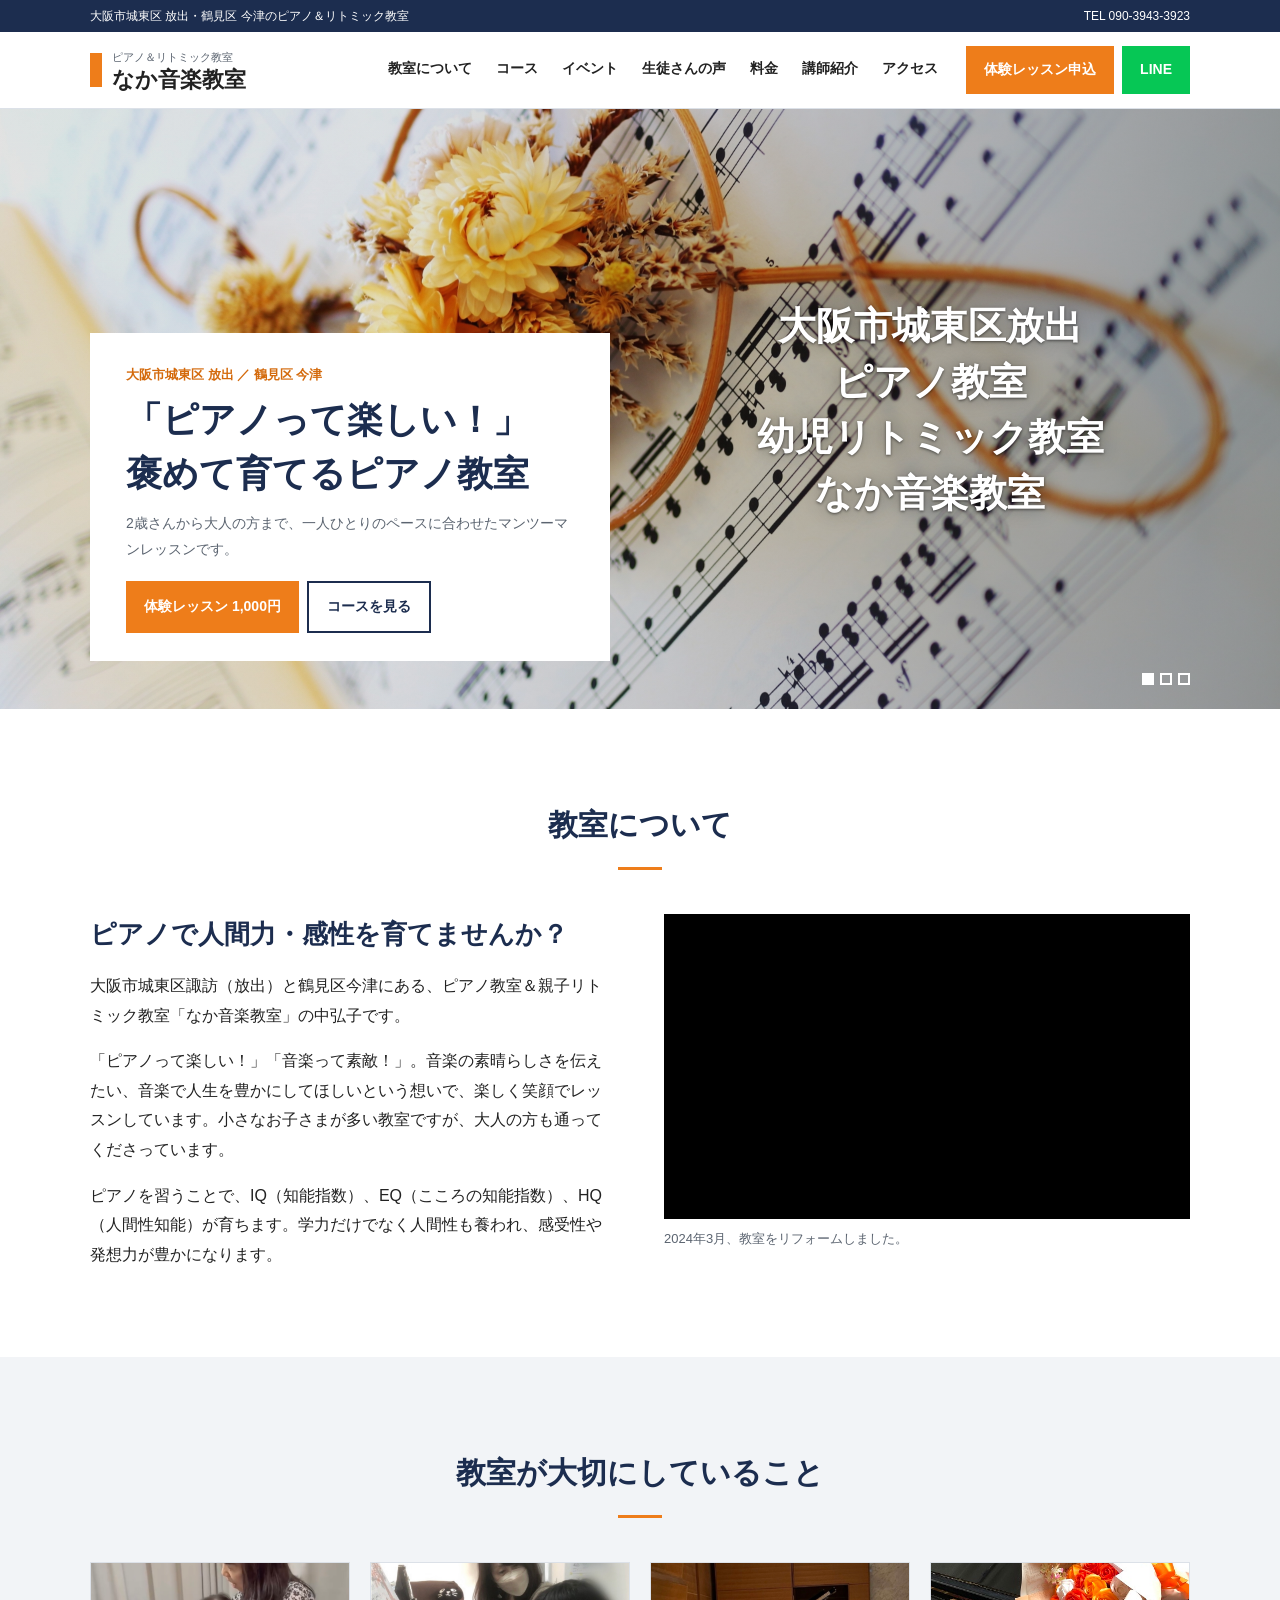
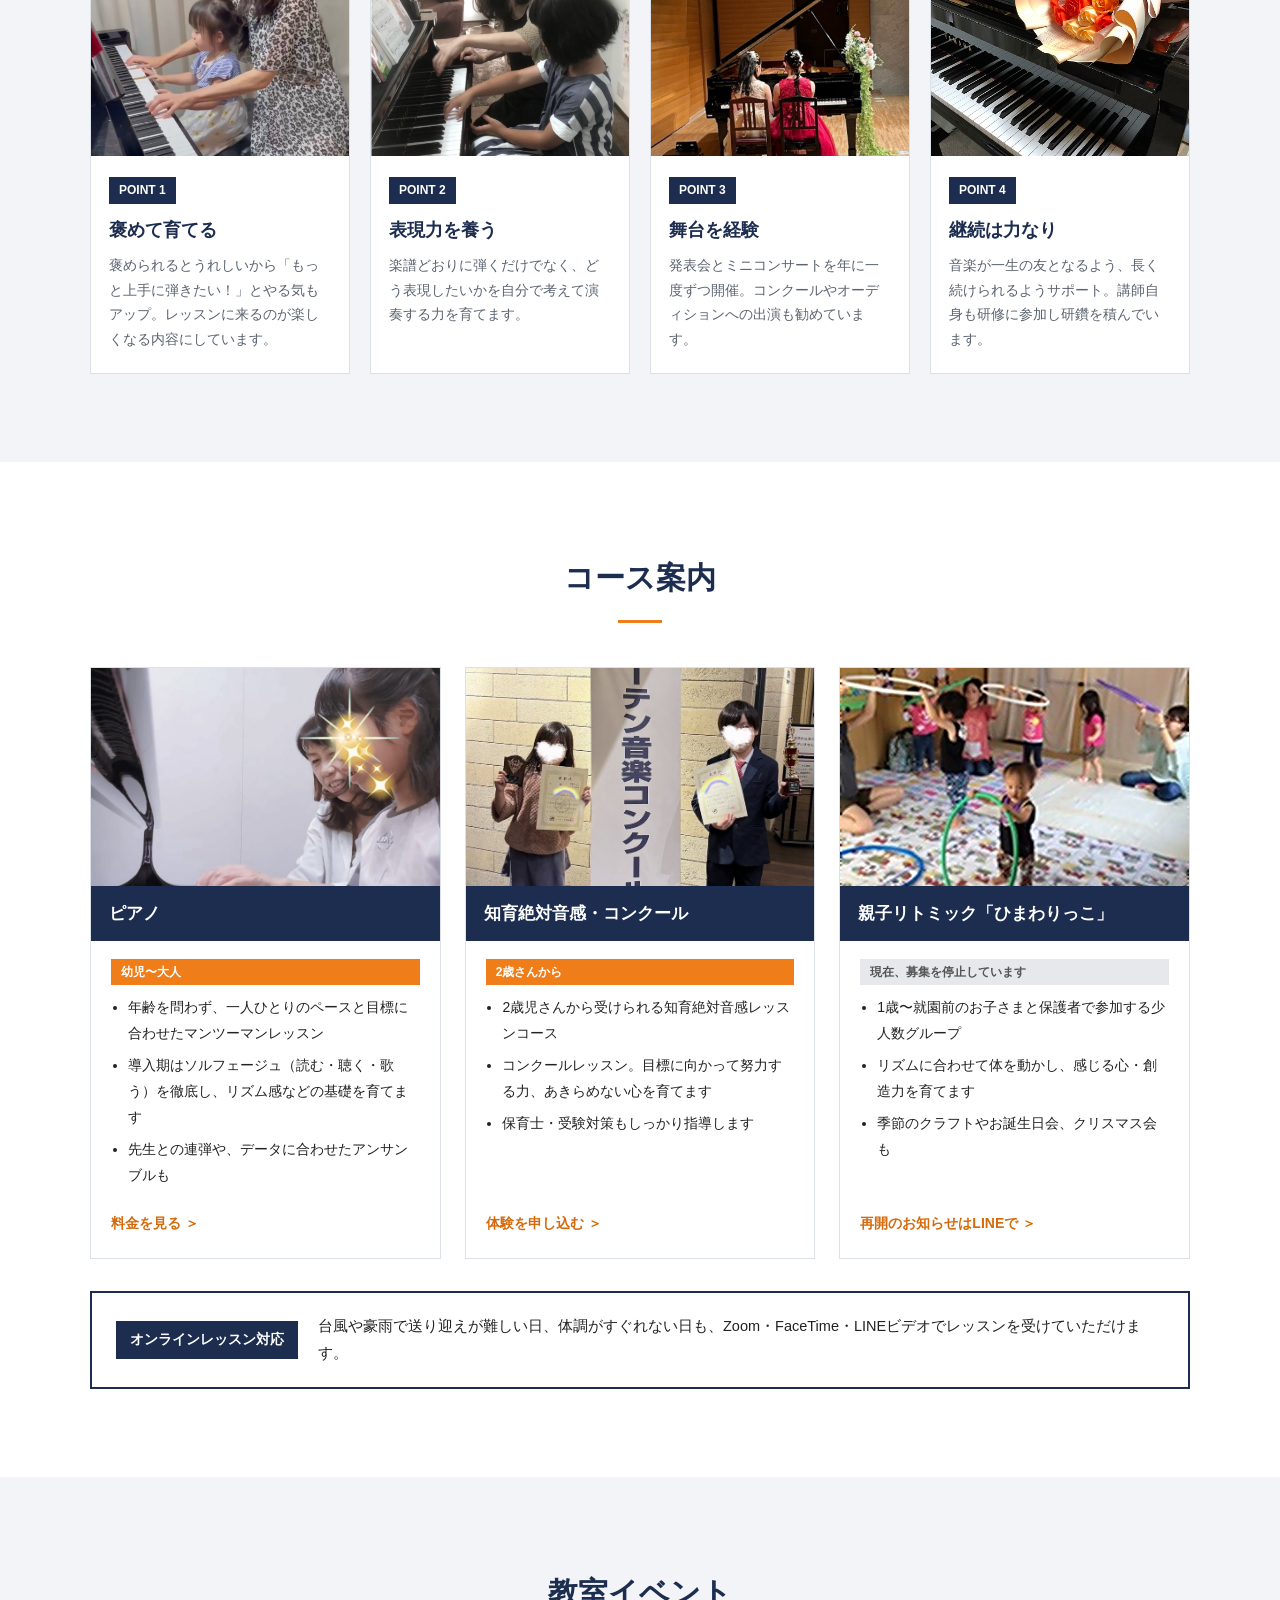
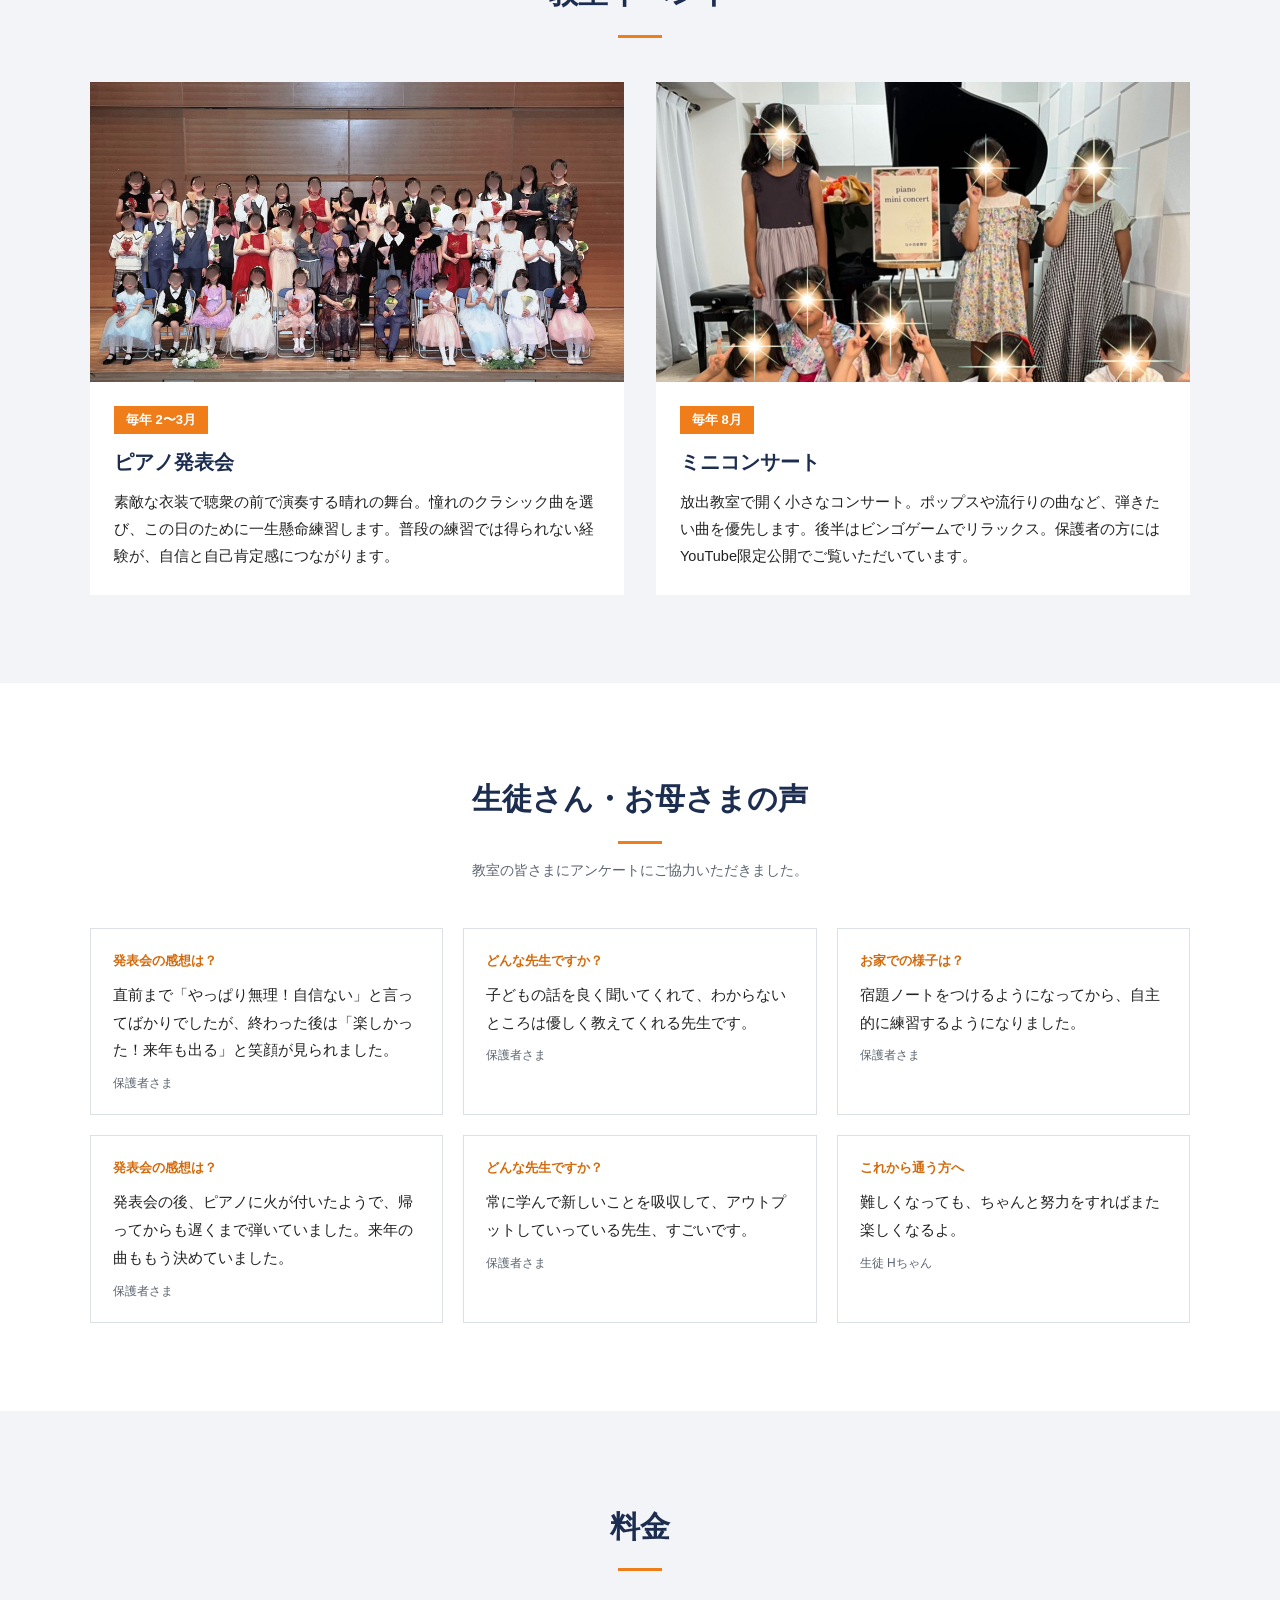
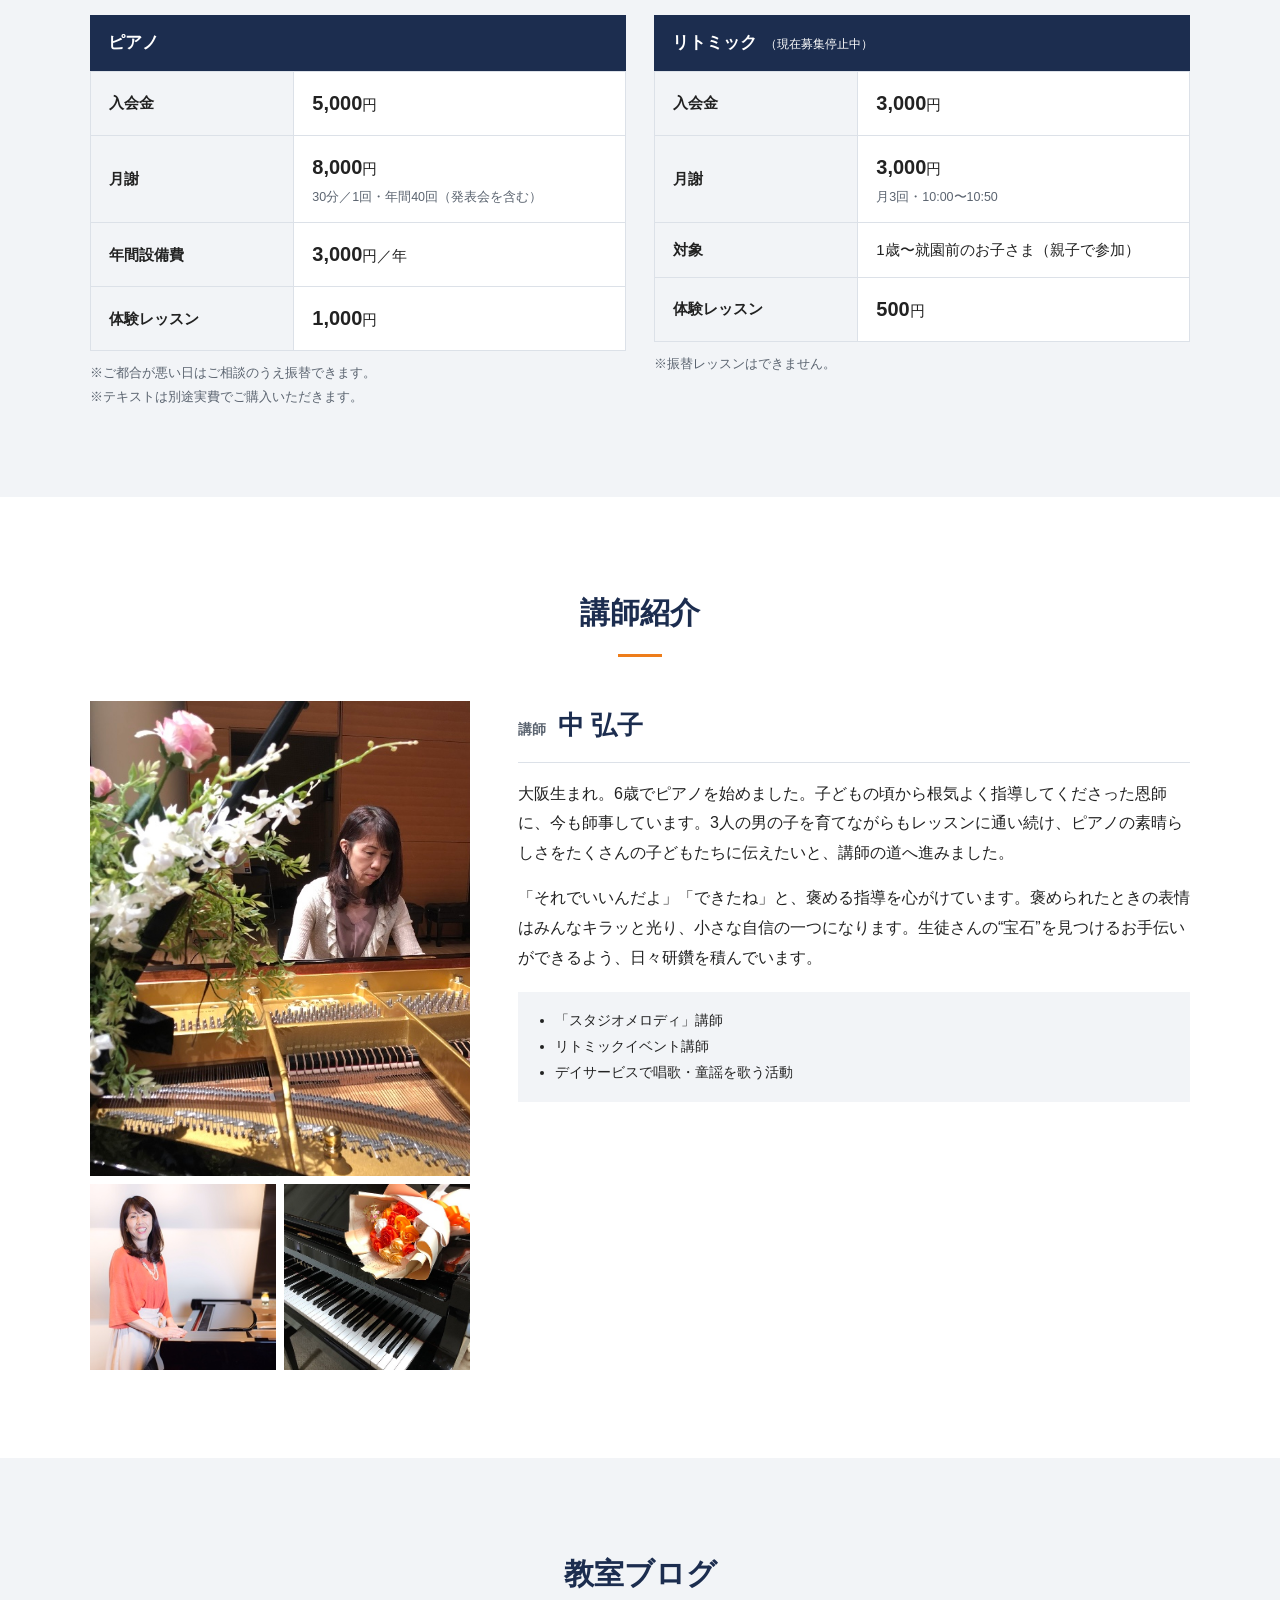
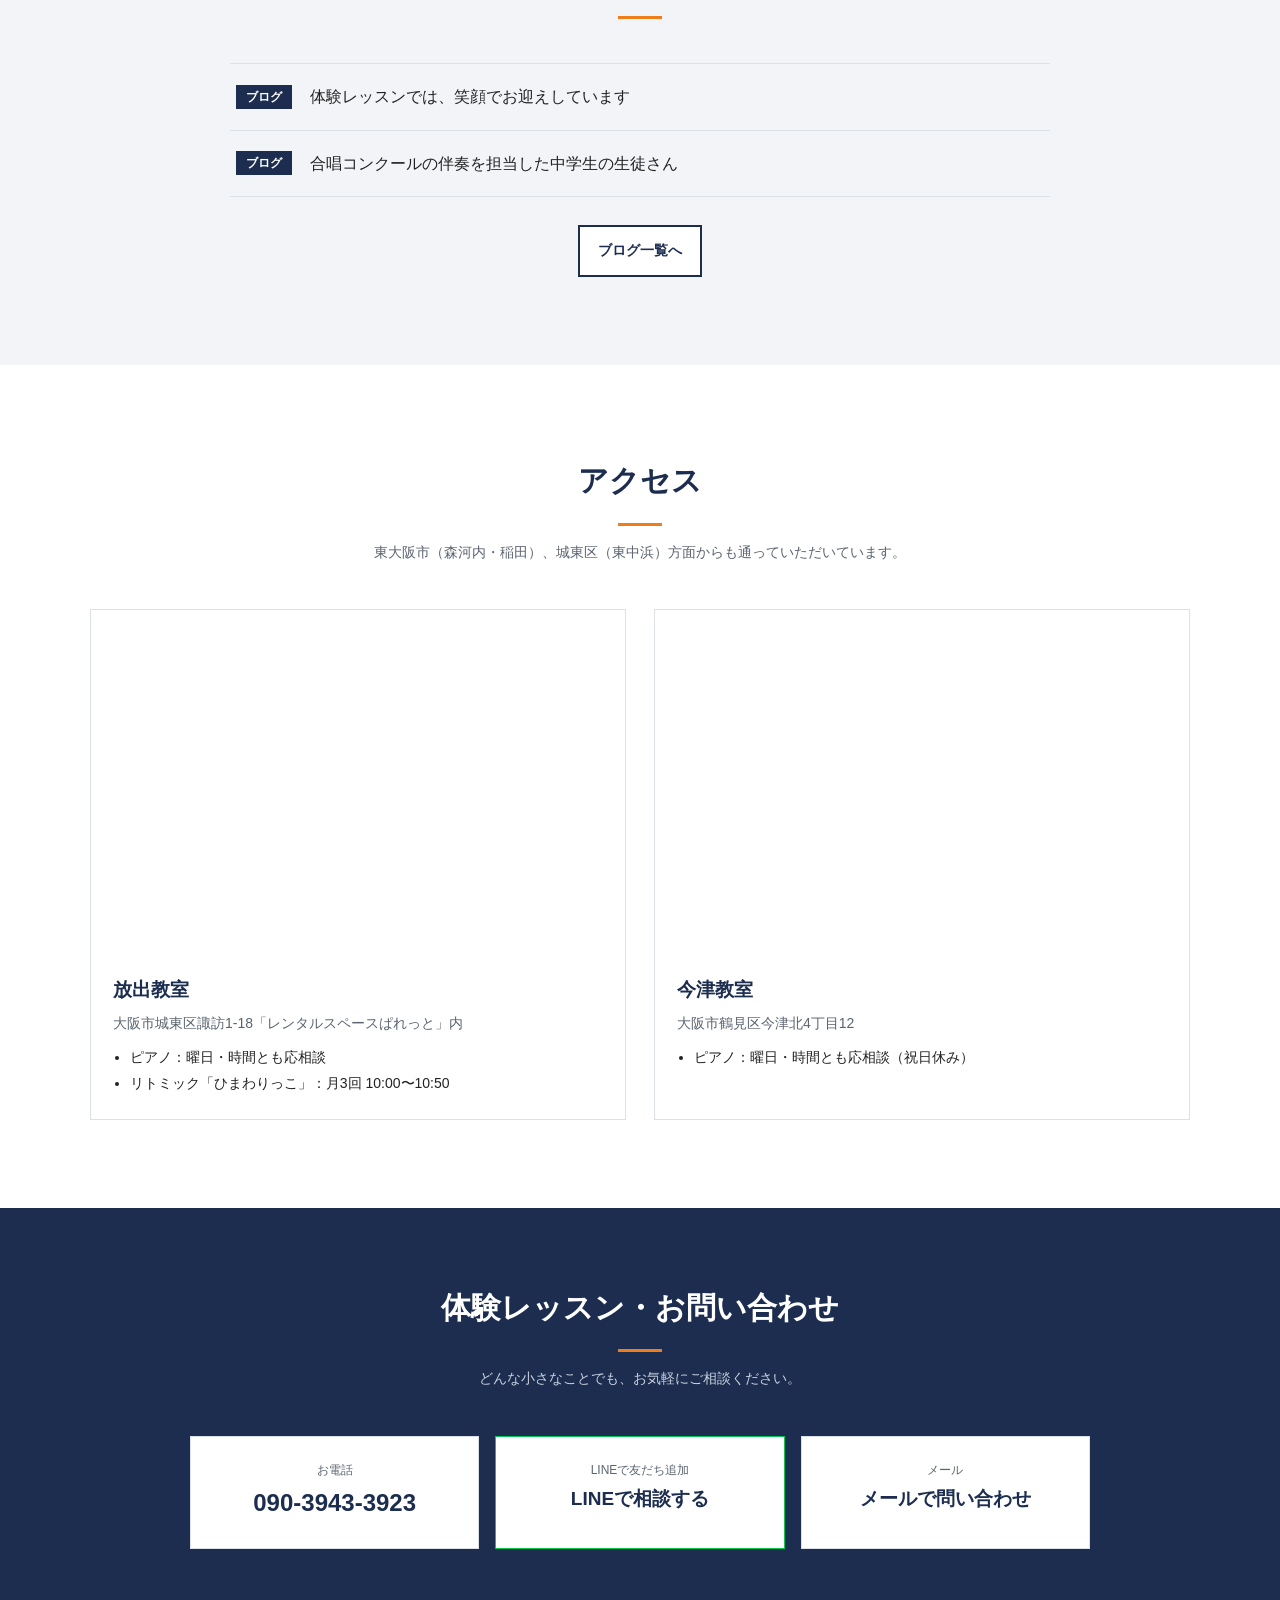
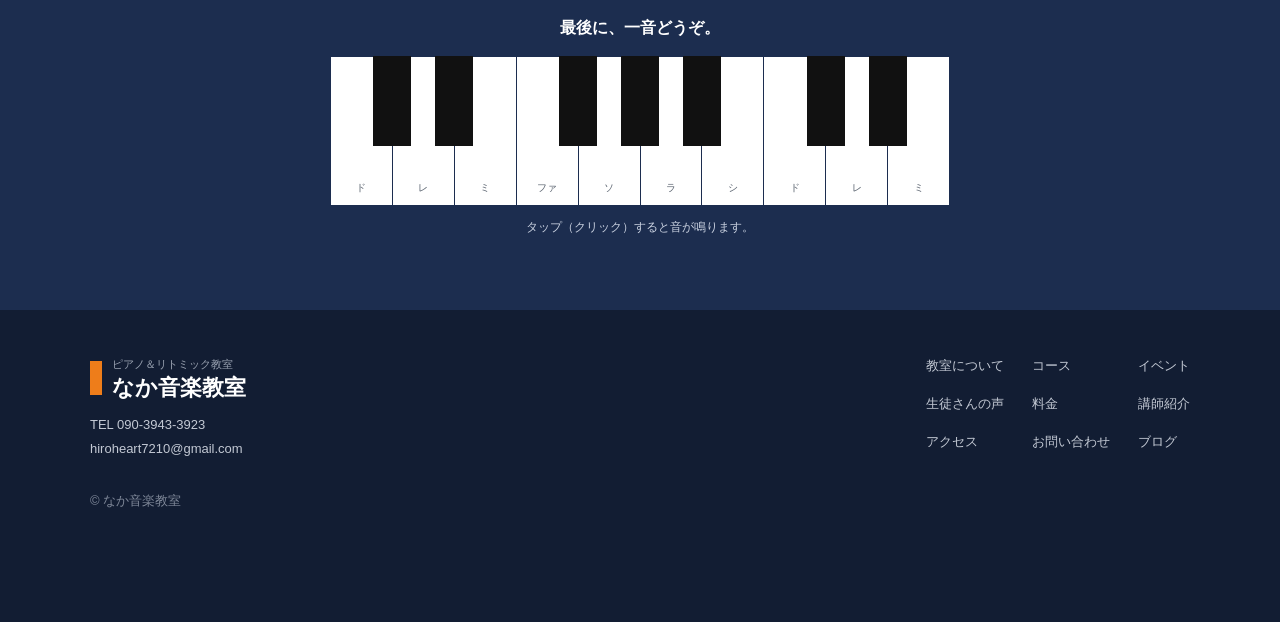
==== commit db3dce28: "A案：見出しに教室名の文字、コース案内の写真を差し替え" ====
--- a/a/index.html
+++ b/a/index.html
@@ -106,8 +106,6 @@
 .tag{display:inline-block;font-size:12px;font-weight:bold;padding:2px 10px;margin-bottom:10px}
 .tag.on{background:var(--orange);color:#fff}
 .tag.off{background:#e6e8eb;color:#555}
-.trio{position:absolute;inset:0;display:grid;grid-template-columns:repeat(3,1fr)}
-.trio img{width:100%;height:100%;object-fit:cover}
 .online{margin-top:32px;border:2px solid var(--navy);background:#fff;padding:20px 24px;display:flex;gap:20px;align-items:center}
 .online b{flex:none;background:var(--navy);color:#fff;padding:6px 14px;font-size:14px}
 .online p{margin:0;font-size:14.5px}
@@ -215,8 +213,11 @@
 /* ヒーロー写真：切り替わるときにわずかに引く */
 .hero .slide img{transform:scale(1.04);transition:transform 5s ease-out}
 .hero .slide.on img{transform:none}
-/* 看板の写真は小さいので、PCでは拡大しすぎず右に寄せる */
-@media (min-width:641px){.hero .slide.fit{background:#2a2521}.hero .slide.fit img{object-fit:contain;object-position:right center}}
+/* 1枚目（楽譜と花）に元サイトの見出し文字をのせる */
+.hero .slide .cap{position:absolute;margin:0;color:#fff;font-weight:bold;text-align:center;line-height:1.45;font-size:clamp(24px,3vw,40px);text-shadow:0 1px 3px rgba(0,0,0,.55),0 0 18px rgba(0,0,0,.35);top:50%;transform:translateY(-50%);right:max(16px,calc((100% - 1100px)/2));width:min(46%,520px)}
+.hero .slide:first-child::before{content:"";position:absolute;inset:0;background:linear-gradient(to left,rgba(20,20,20,.42),rgba(20,20,20,.12) 70%);z-index:1}
+.hero .slide .cap{z-index:2}
+@media (max-width:640px){.hero .slide .cap{right:0;left:0;width:auto;font-size:24px}.hero .slide:first-child::before{background:rgba(20,20,20,.3)}}
 .hero-box[data-anim="left"]{transition-delay:.2s}
 /* スマホ下の電話・LINE：読み込み後に下からスライドイン */
 @media (max-width:760px){.sp-cta{transform:translateY(100%);transition:transform .6s ease-out .6s}.sp-cta.show{transform:none}}
@@ -255,9 +256,9 @@
 <main id="top">
   <div class="hero" id="hero">
     <div class="ph">
-      <div class="slide on"><img src="../assets/img/score_flower.jpg" alt="楽譜とドライフラワー"></div>
+      <div class="slide on"><img src="../assets/img/score_flower.jpg" alt="楽譜とドライフラワー"><p class="cap">大阪市城東区放出<br>ピアノ教室<br>幼児リトミック教室<br>なか音楽教室</p></div>
       <div class="slide"><img src="../assets/img/hand.jpg" alt="鍵盤に手をのせる子ども"></div>
-      <div class="slide fit"><img src="../assets/img/signboard.jpg" alt="なか音楽教室の看板"></div>
+      <div class="slide"><img src="../assets/img/signboard.jpg?v=2" alt="なか音楽教室の看板"></div>
     </div>
     <div class="hero-box" data-anim="left">
       <p class="area">大阪市城東区 放出 ／ 鶴見区 今津</p>
@@ -303,21 +304,21 @@
       <div class="ttl" data-anim="up"><h2>コース案内</h2></div>
       <div class="course">
         <article data-anim="up">
-          <figure><img src="../assets/img/lesson.jpg" alt="ピアノレッスン" loading="lazy"></figure>
+          <figure><img src="../assets/img/lesson_duet.jpg" alt="講師と生徒の連弾" loading="lazy" style="object-position:center 42%"></figure>
           <h3>ピアノ</h3>
           <div class="b"><span class="tag on">幼児〜大人</span>
             <ul><li>年齢を問わず、一人ひとりのペースと目標に合わせたマンツーマンレッスン</li><li>導入期はソルフェージュ（読む・聴く・歌う）を徹底し、リズム感などの基礎を育てます</li><li>先生との連弾や、データに合わせたアンサンブルも</li></ul>
             <a class="link" href="#fee">料金を見る</a></div>
         </article>
         <article data-anim="up" data-delay="150">
-          <figure><img src="../assets/img/goods.jpg" alt="レッスングッズで遊ぶ子ども" loading="lazy"></figure>
+          <figure><img src="../assets/img/concours_baten.jpg" alt="ベーテン音楽コンクール会場で表彰状を持つ生徒さん" loading="lazy" style="object-position:center 38%"></figure>
           <h3>知育絶対音感・コンクール</h3>
           <div class="b"><span class="tag on">2歳さんから</span>
             <ul><li>2歳児さんから受けられる知育絶対音感レッスンコース</li><li>コンクールレッスン。目標に向かって努力する力、あきらめない心を育てます</li><li>保育士・受験対策もしっかり指導します</li></ul>
             <a class="link" href="#contact">体験を申し込む</a></div>
         </article>
         <article data-anim="up" data-delay="300">
-          <figure><div class="trio"><img src="../assets/img/rhythmic1.jpg" alt="" loading="lazy"><img src="../assets/img/rhythmic2.jpg" alt="" loading="lazy"><img src="../assets/img/rhythmic3.jpg" alt="" loading="lazy"></div></figure>
+          <figure><img src="../assets/img/rhythmic2_hq.jpg" alt="フープを使ったリトミックの様子" loading="lazy"></figure>
           <h3>親子リトミック「ひまわりっこ」</h3>
           <div class="b"><span class="tag off">現在、募集を停止しています</span>
             <ul><li>1歳〜就園前のお子さまと保護者で参加する少人数グループ</li><li>リズムに合わせて体を動かし、感じる心・創造力を育てます</li><li>季節のクラフトやお誕生日会、クリスマス会も</li></ul>
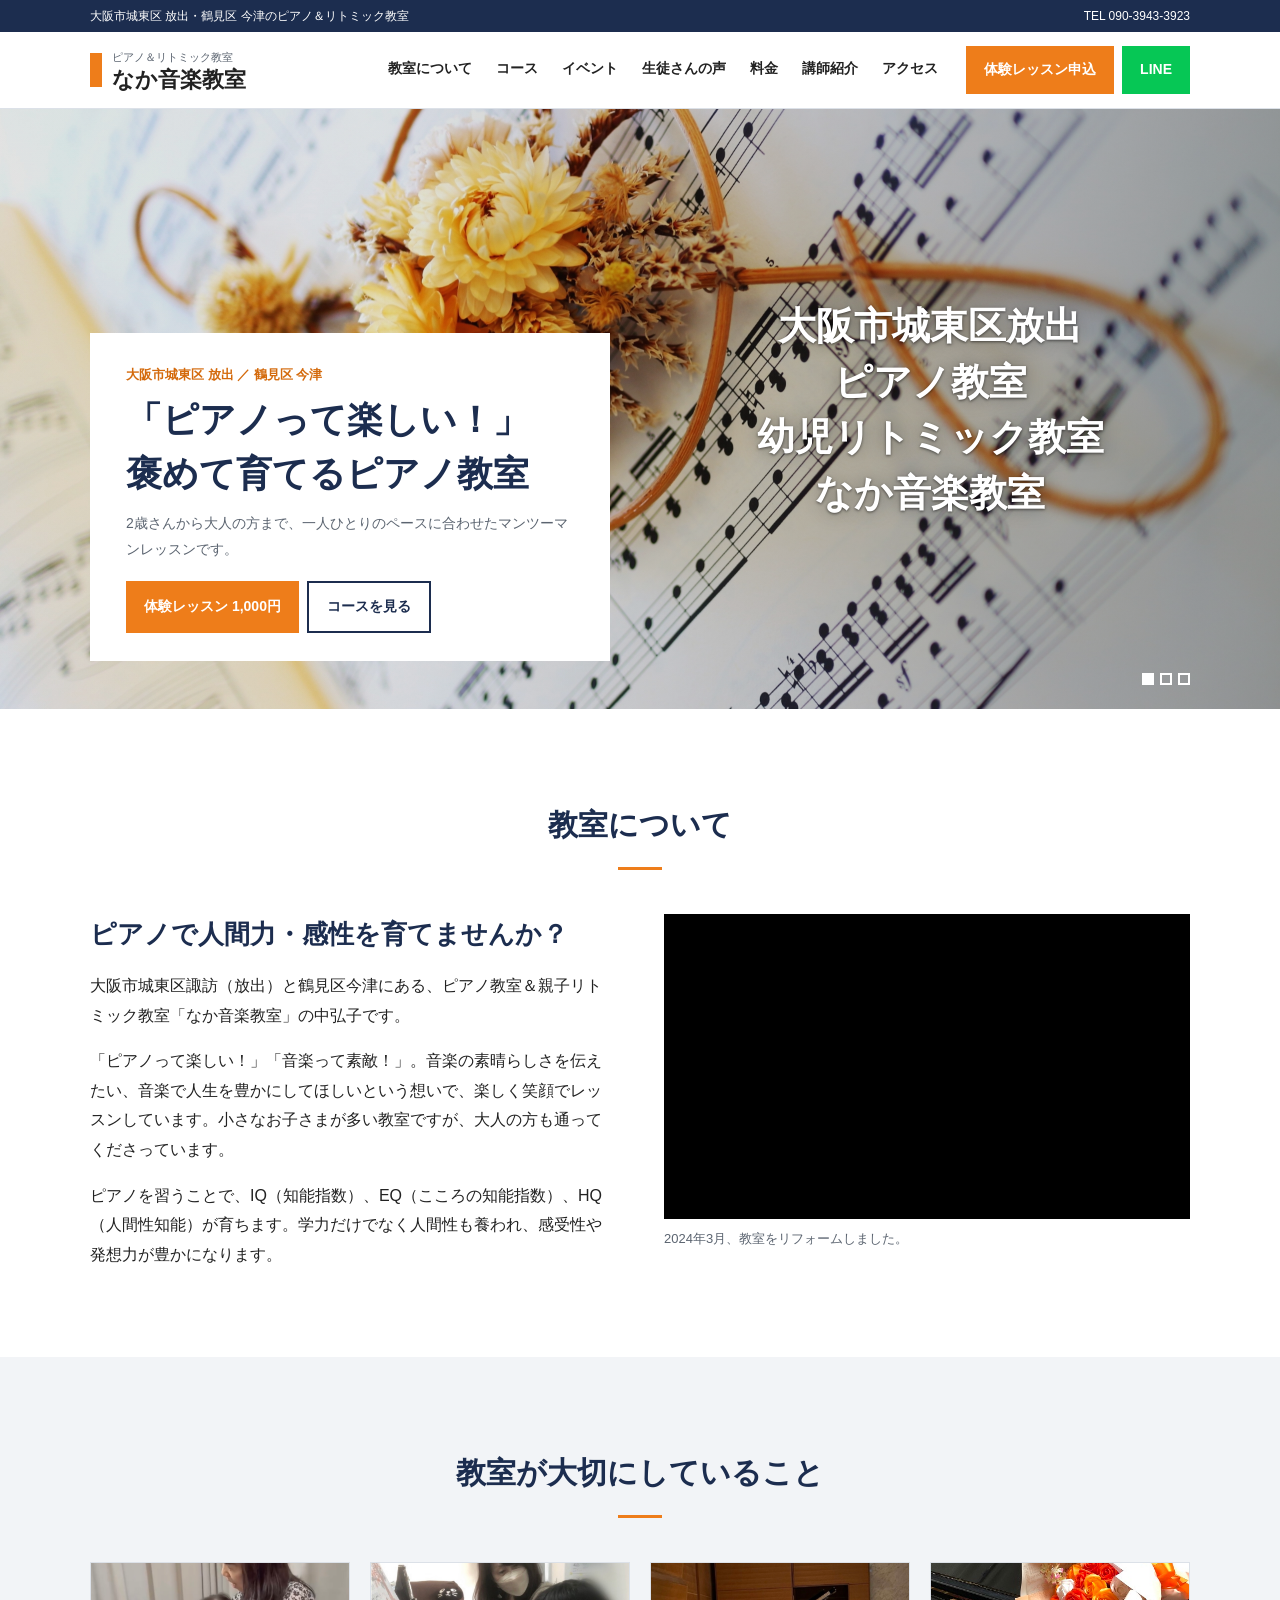
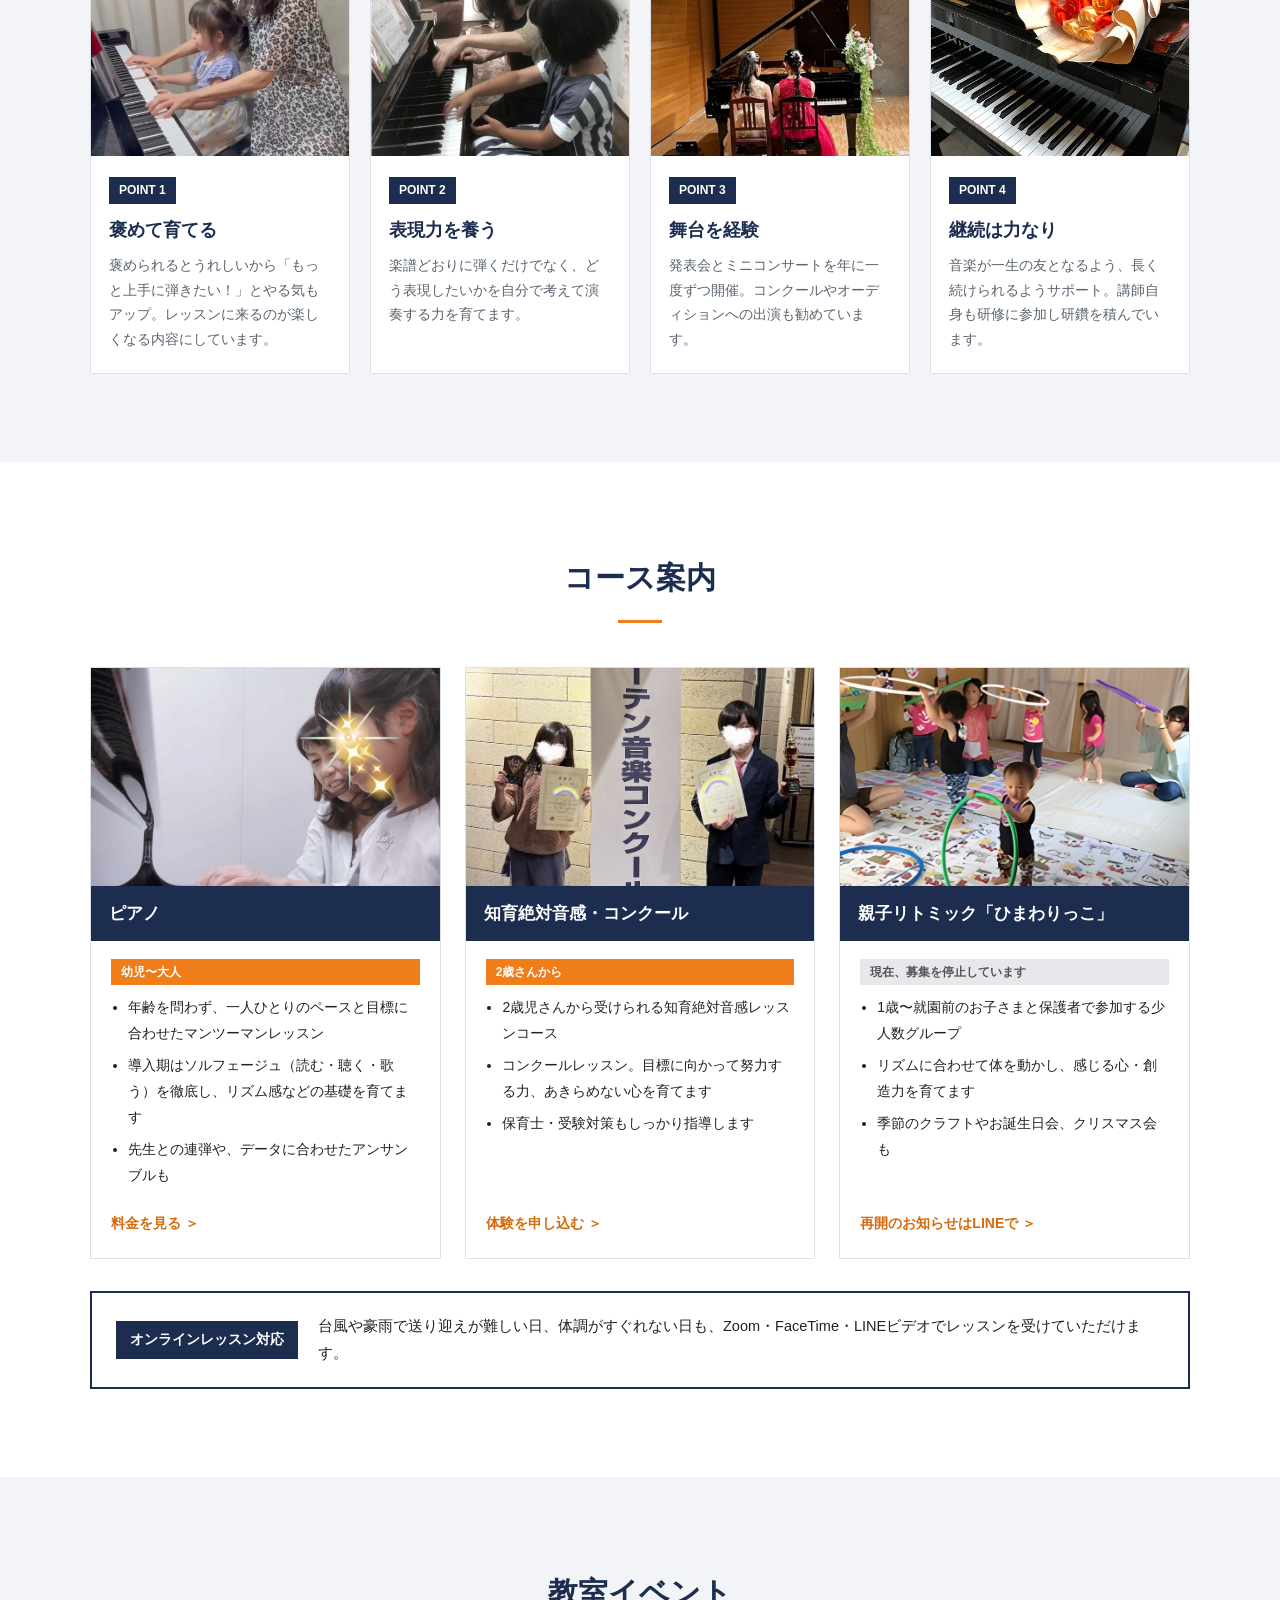
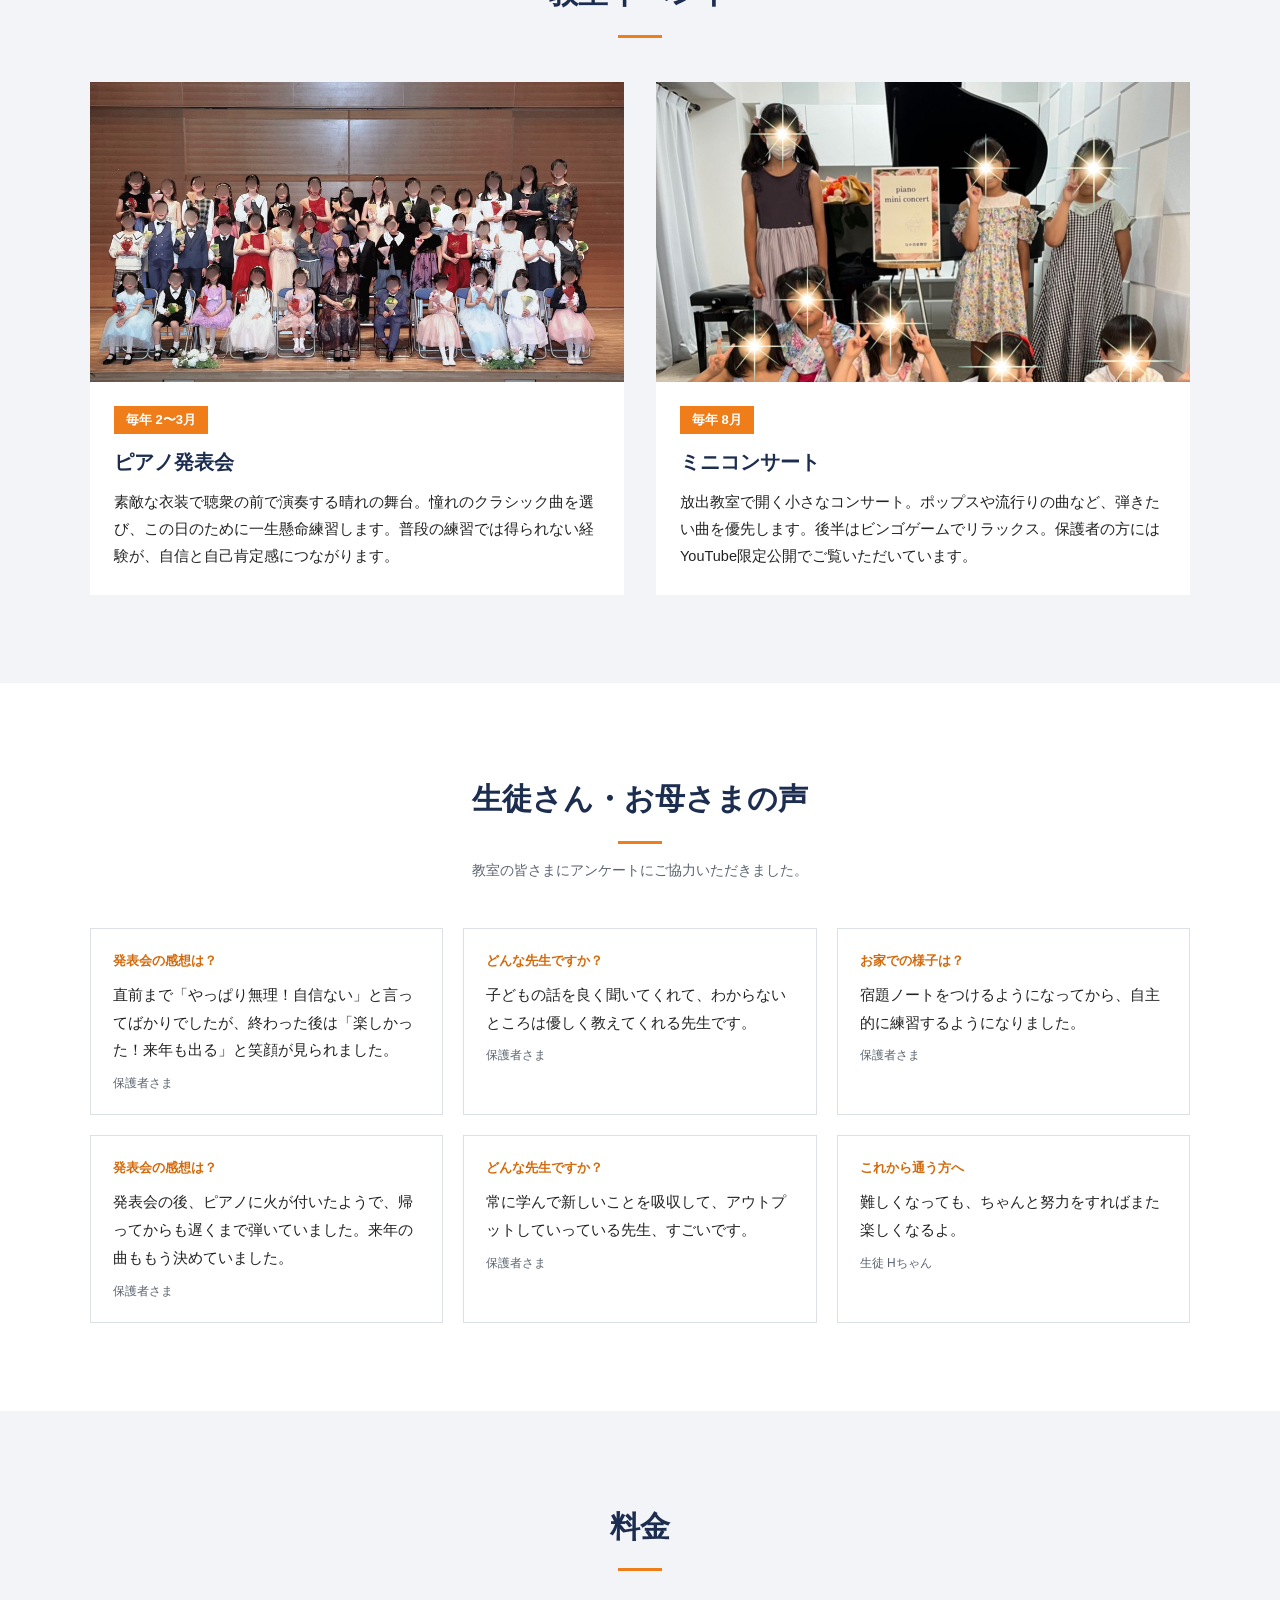
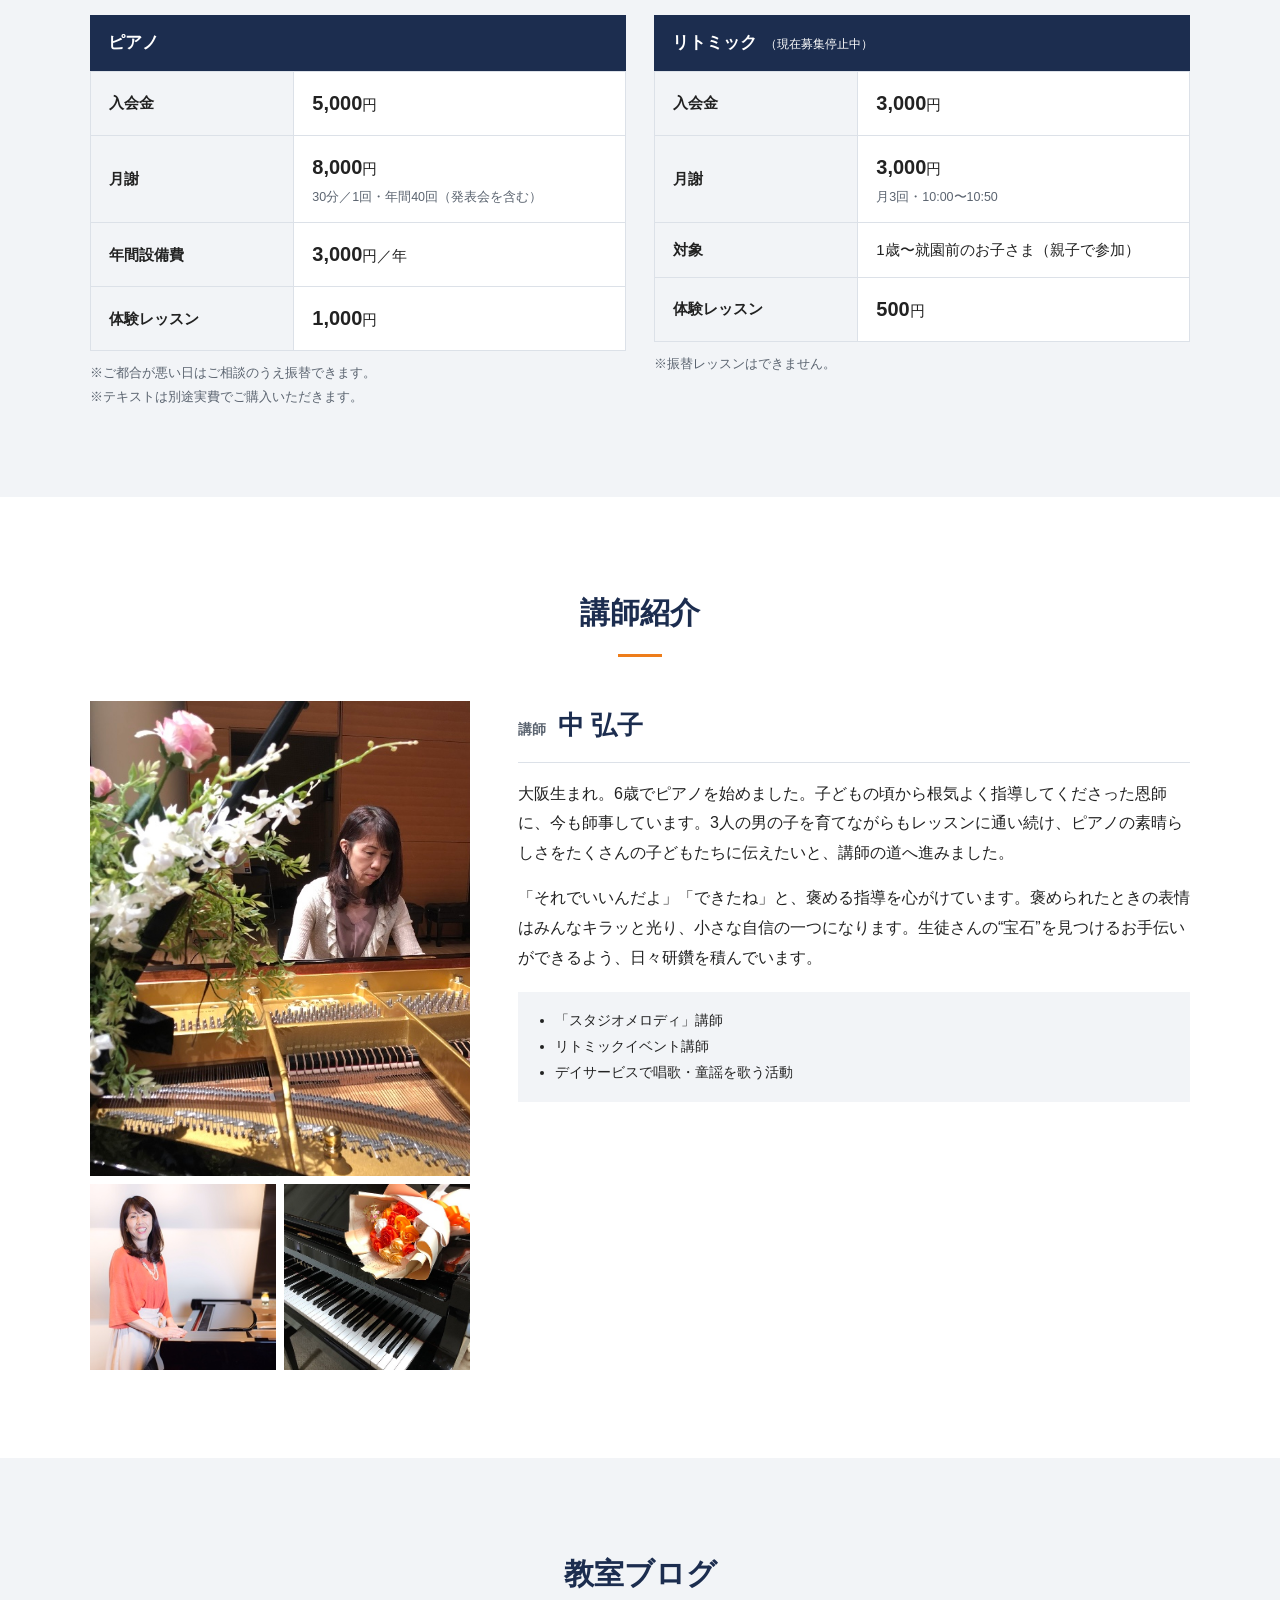
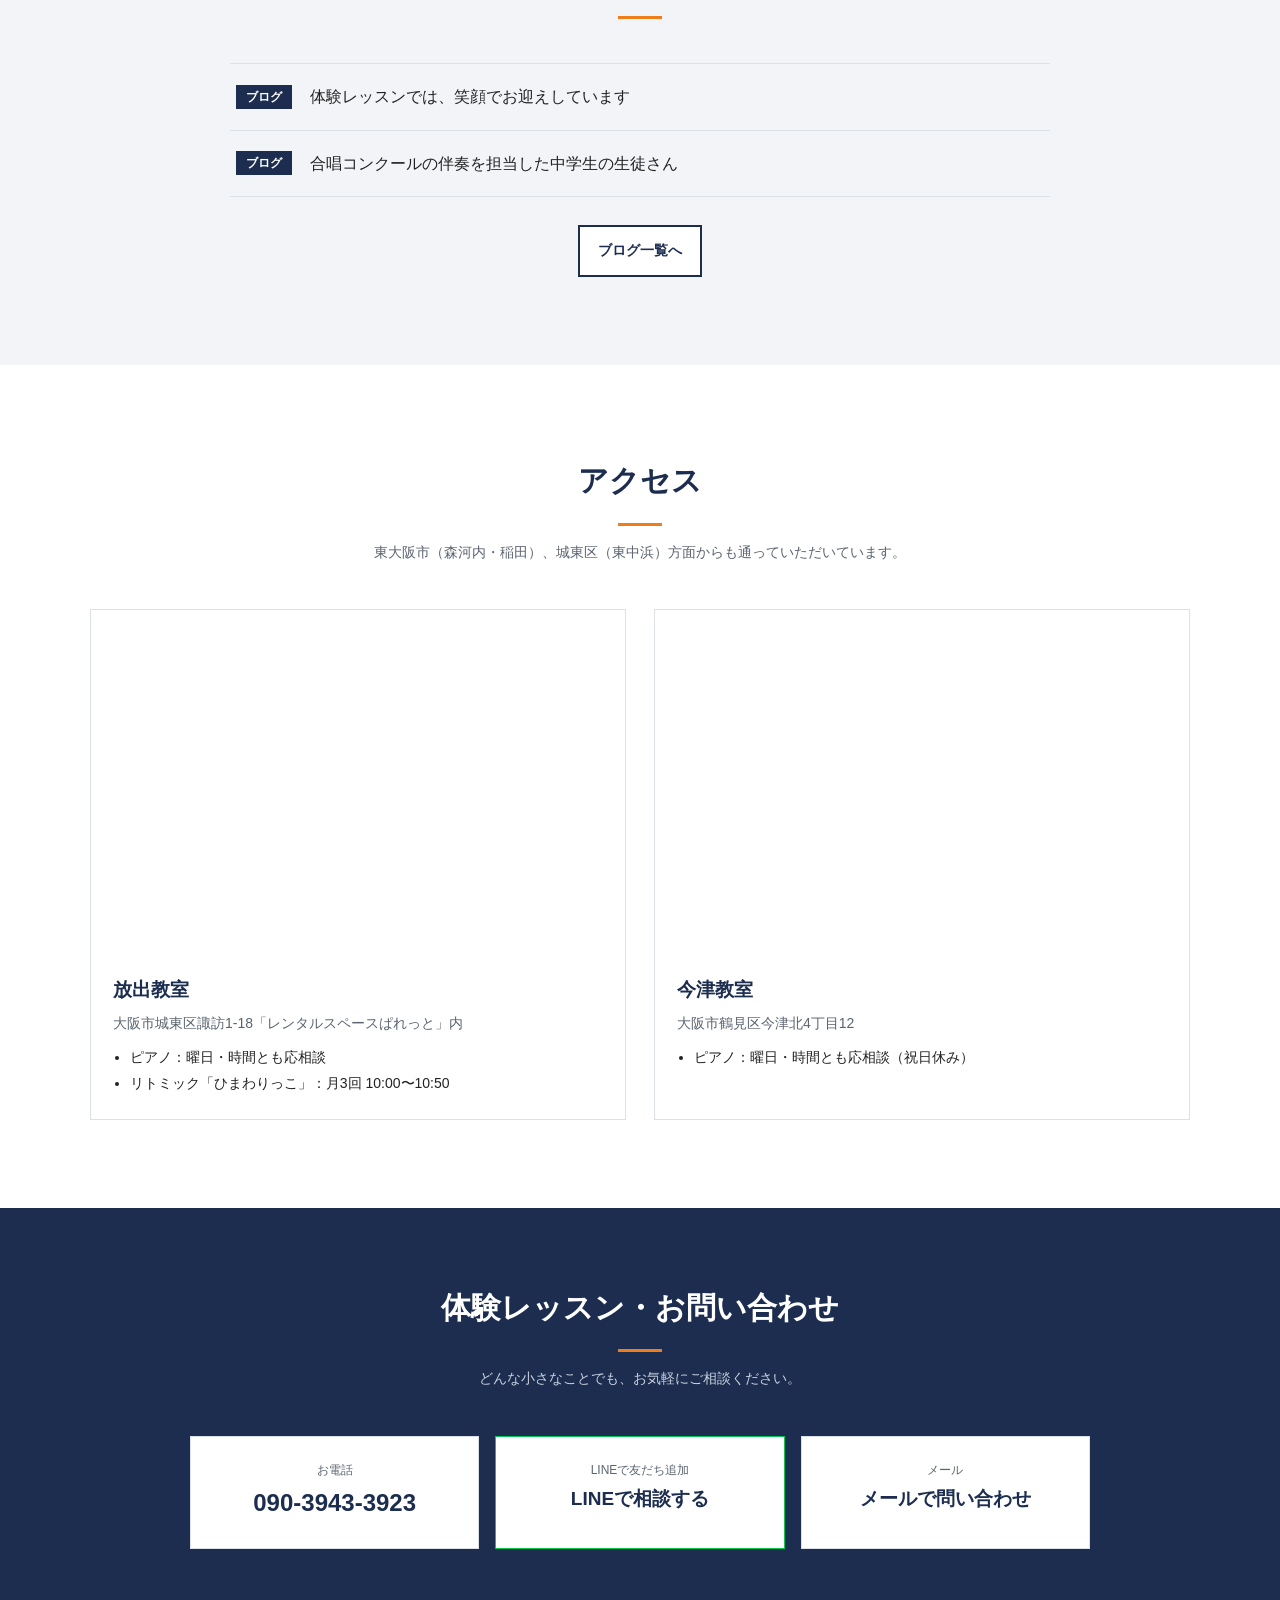
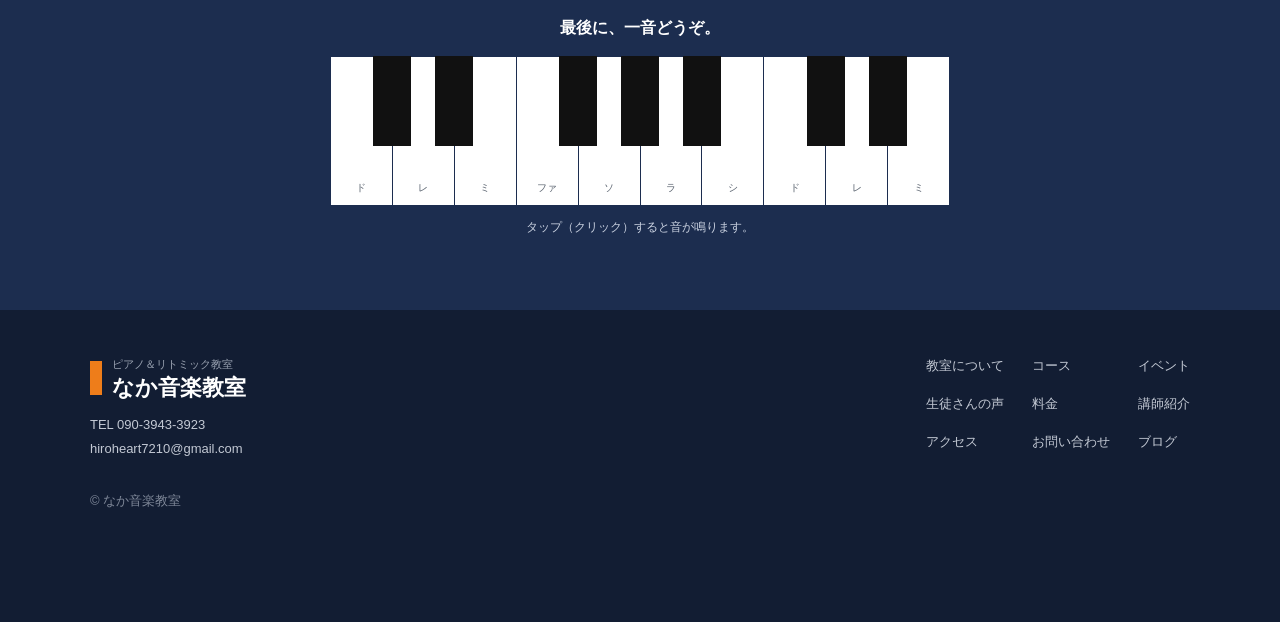
==== commit e17d0ff5: "A案：リトミックの写真をAIで高解像度化" ====
--- a/a/index.html
+++ b/a/index.html
@@ -318,7 +318,7 @@
             <a class="link" href="#contact">体験を申し込む</a></div>
         </article>
         <article data-anim="up" data-delay="300">
-          <figure><img src="../assets/img/rhythmic2_hq.jpg" alt="フープを使ったリトミックの様子" loading="lazy"></figure>
+          <figure><img src="../assets/img/rhythmic2_hq.jpg?v=2" alt="フープを使ったリトミックの様子" loading="lazy"></figure>
           <h3>親子リトミック「ひまわりっこ」</h3>
           <div class="b"><span class="tag off">現在、募集を停止しています</span>
             <ul><li>1歳〜就園前のお子さまと保護者で参加する少人数グループ</li><li>リズムに合わせて体を動かし、感じる心・創造力を育てます</li><li>季節のクラフトやお誕生日会、クリスマス会も</li></ul>
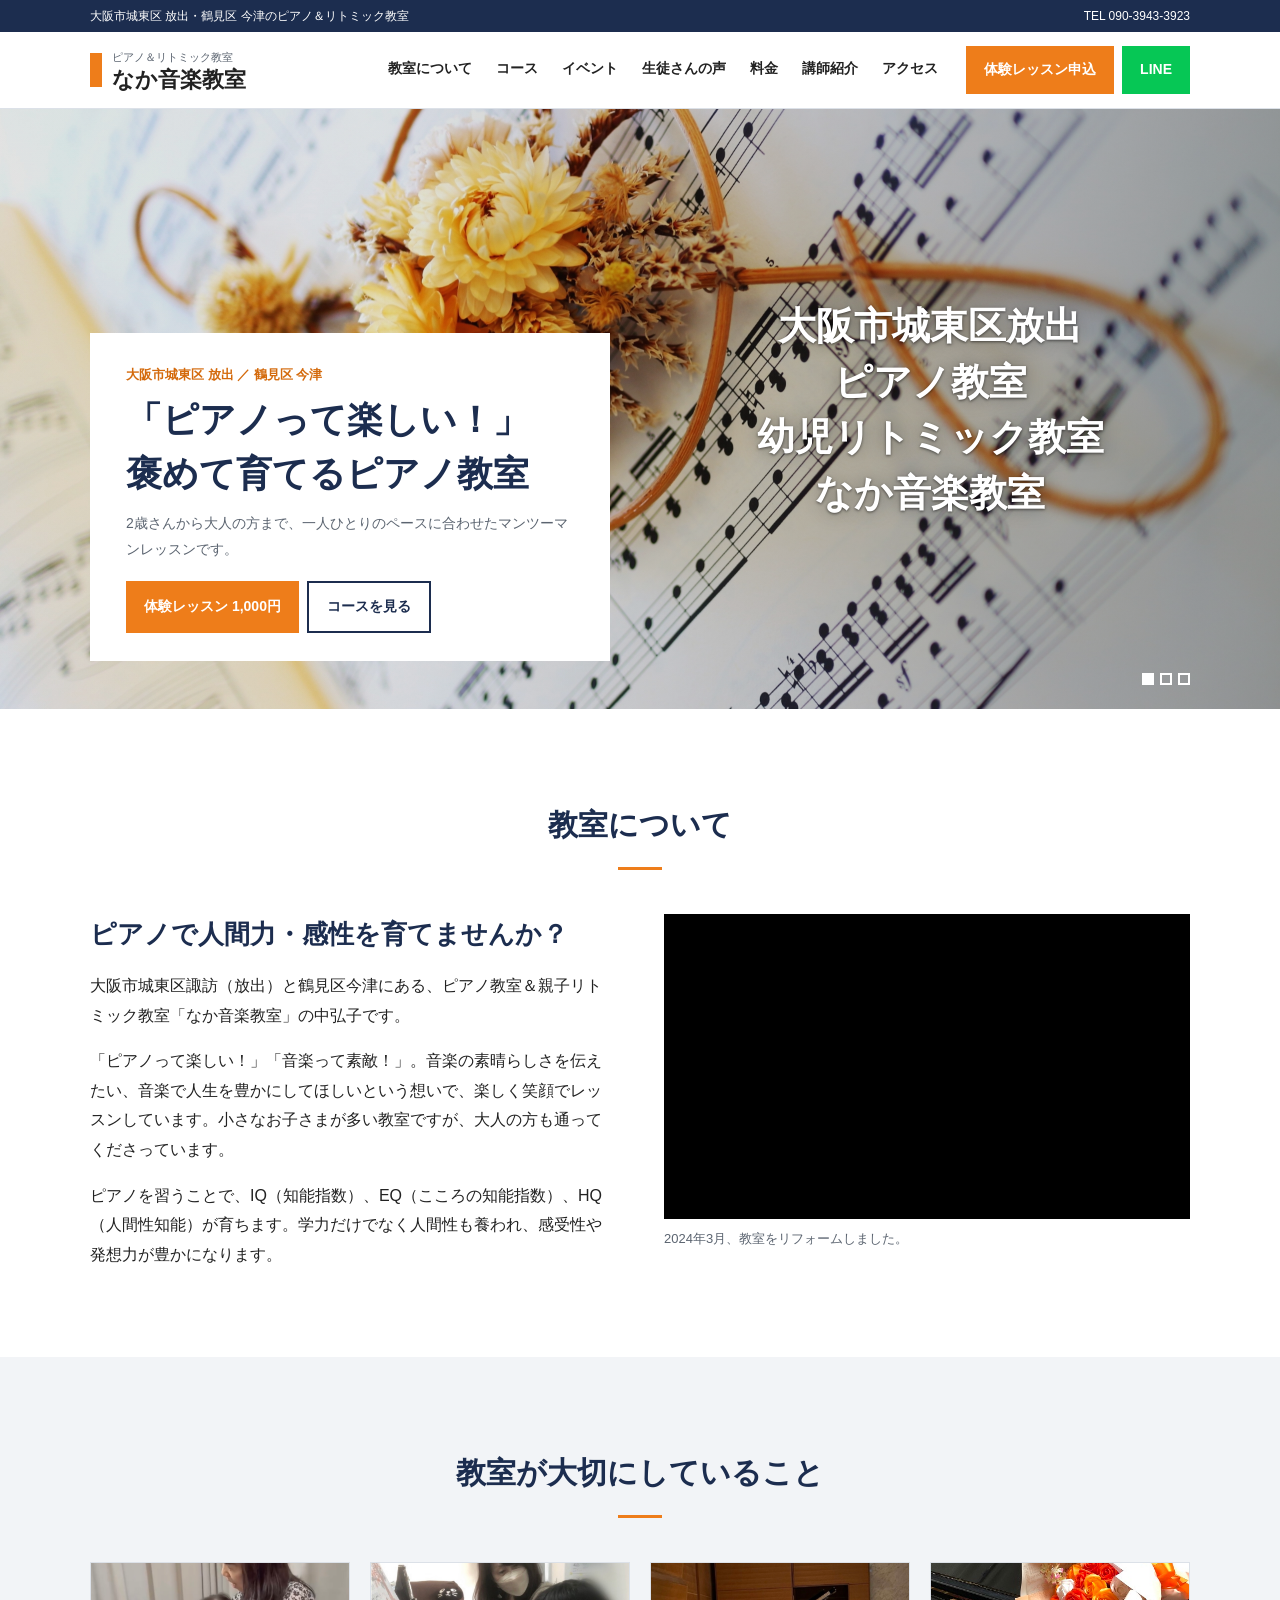
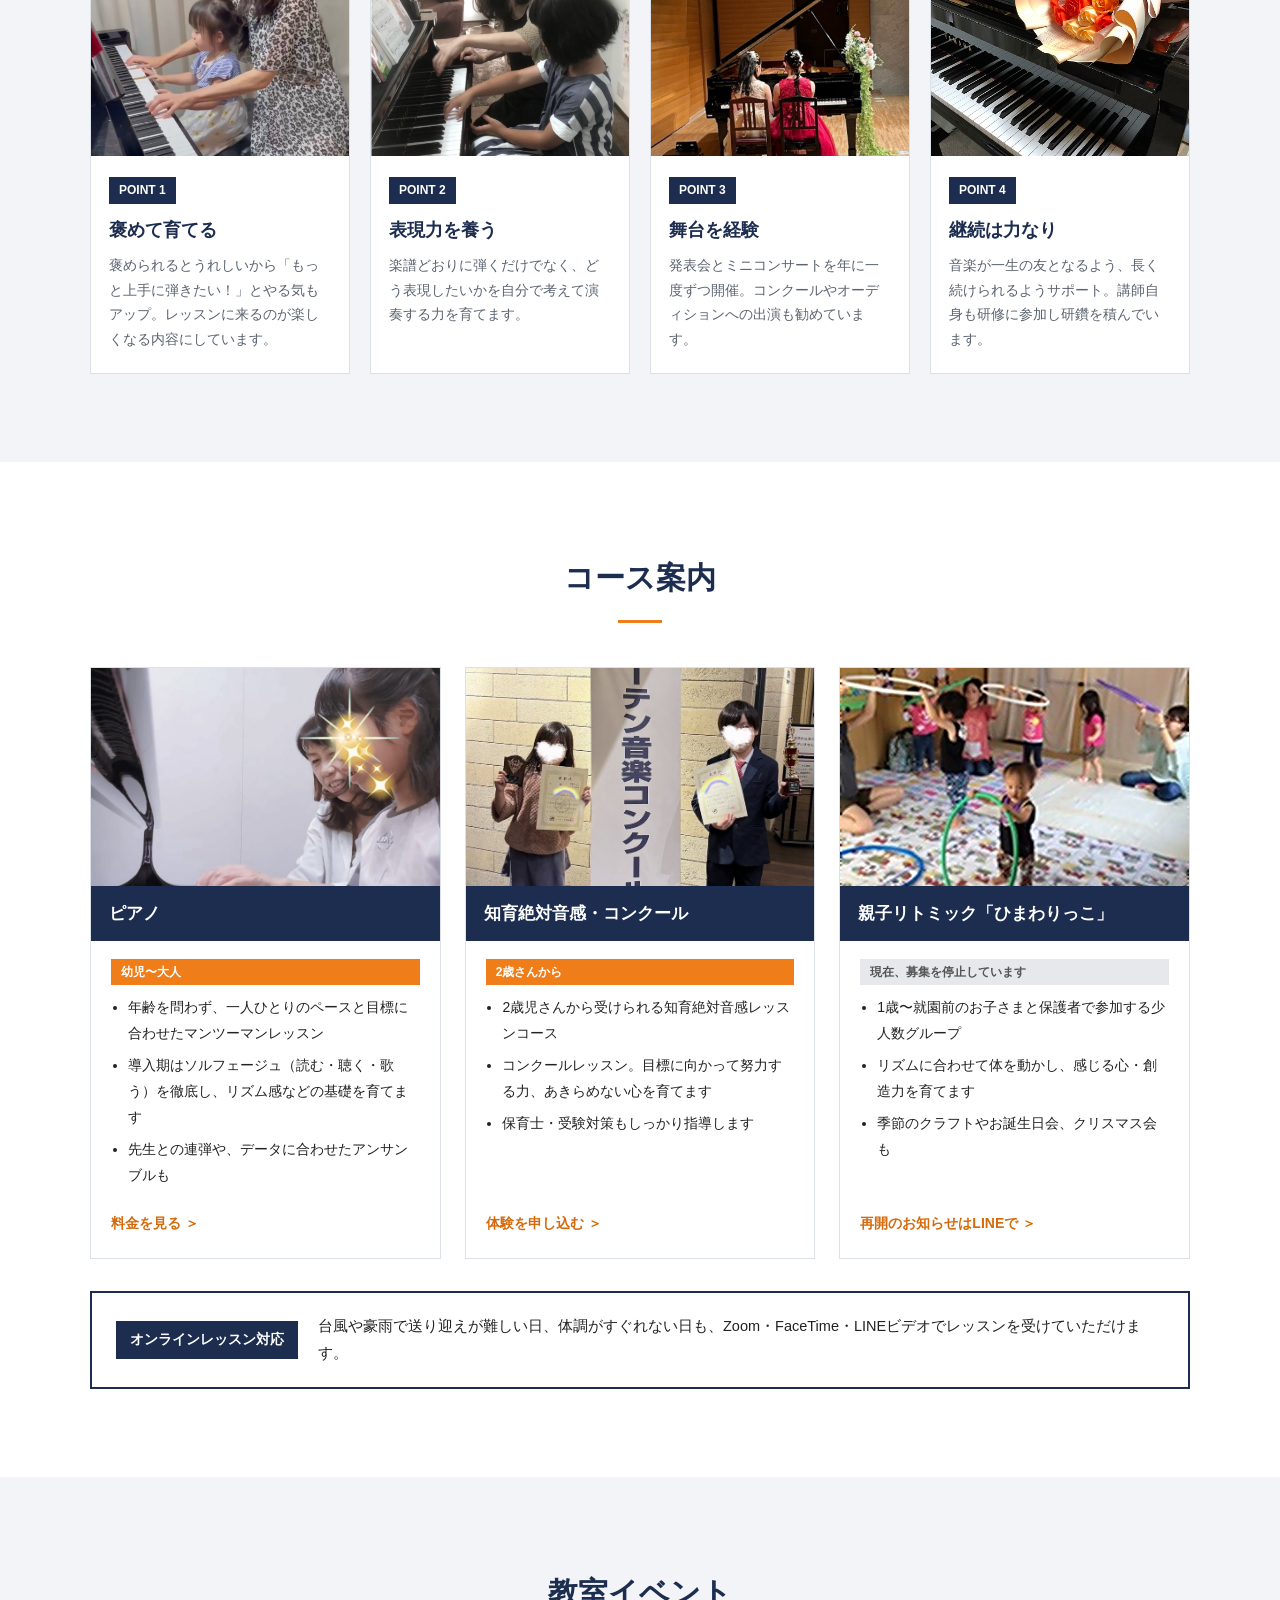
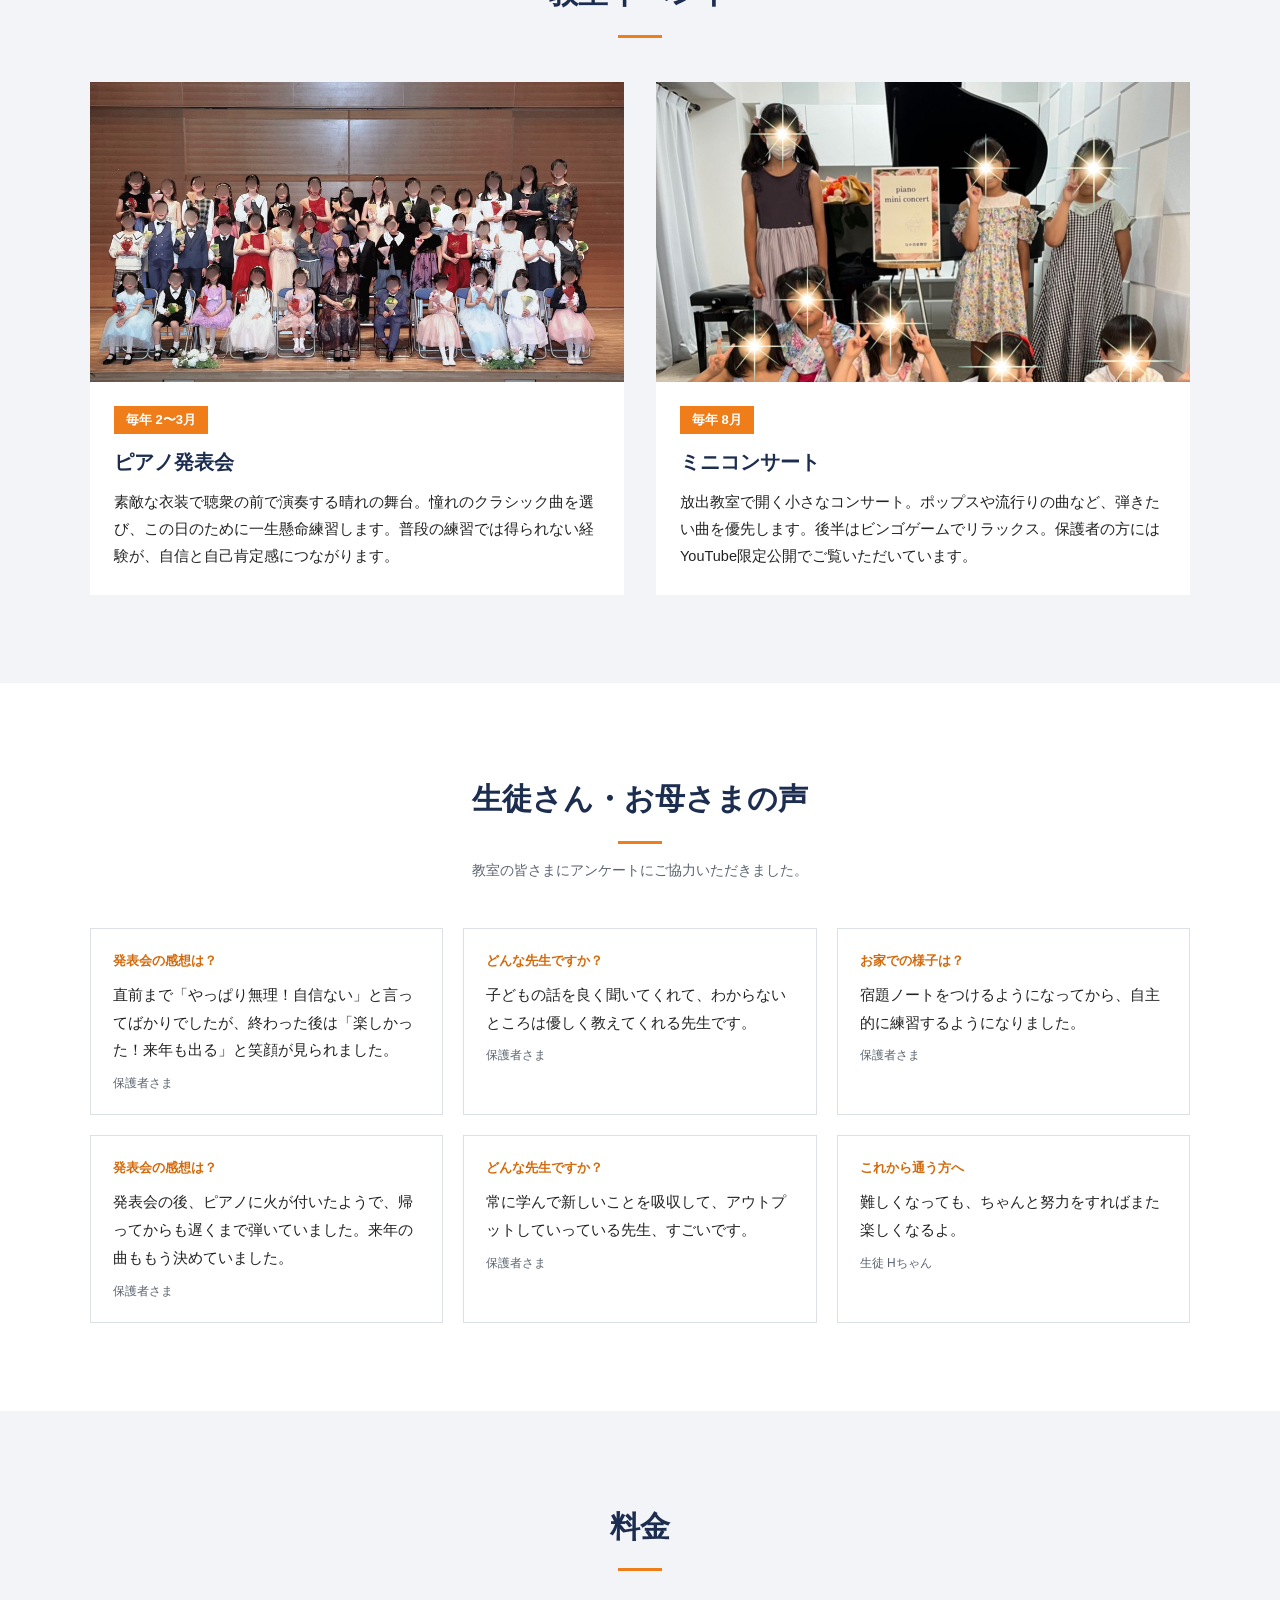
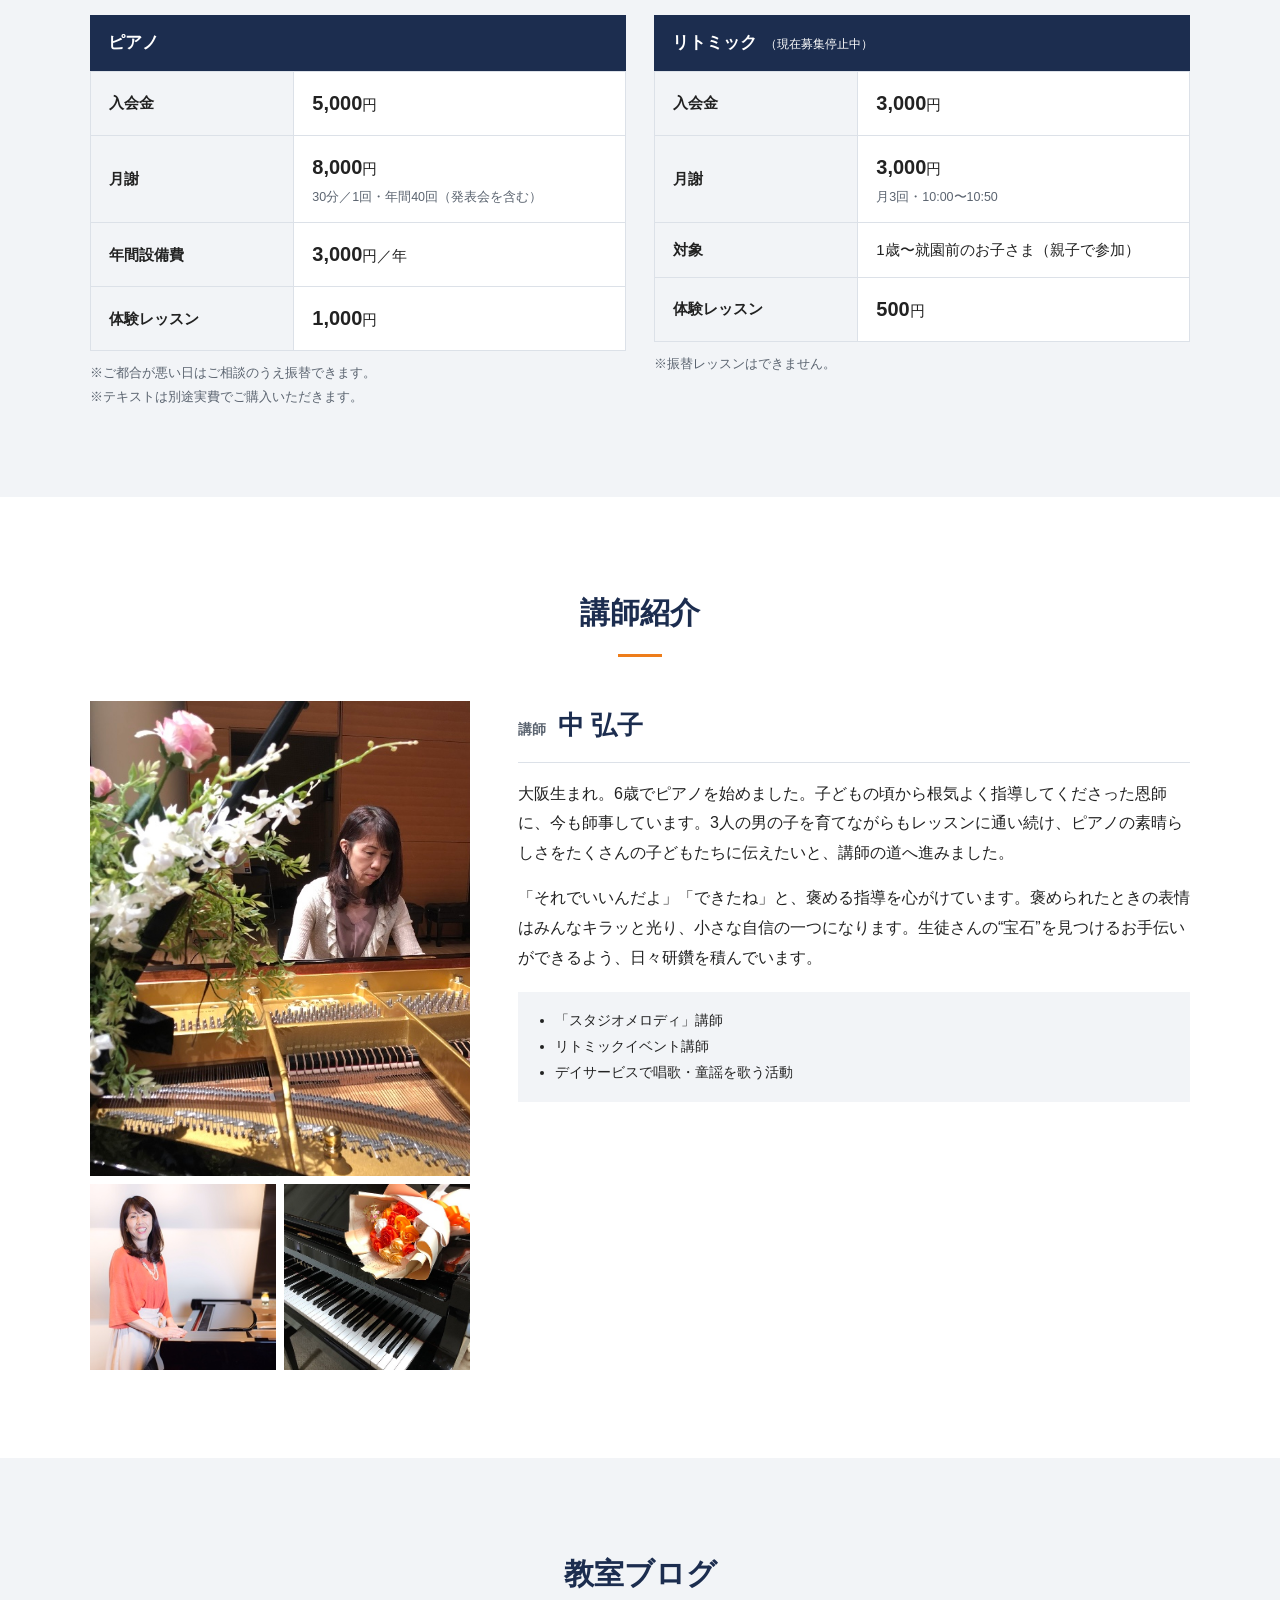
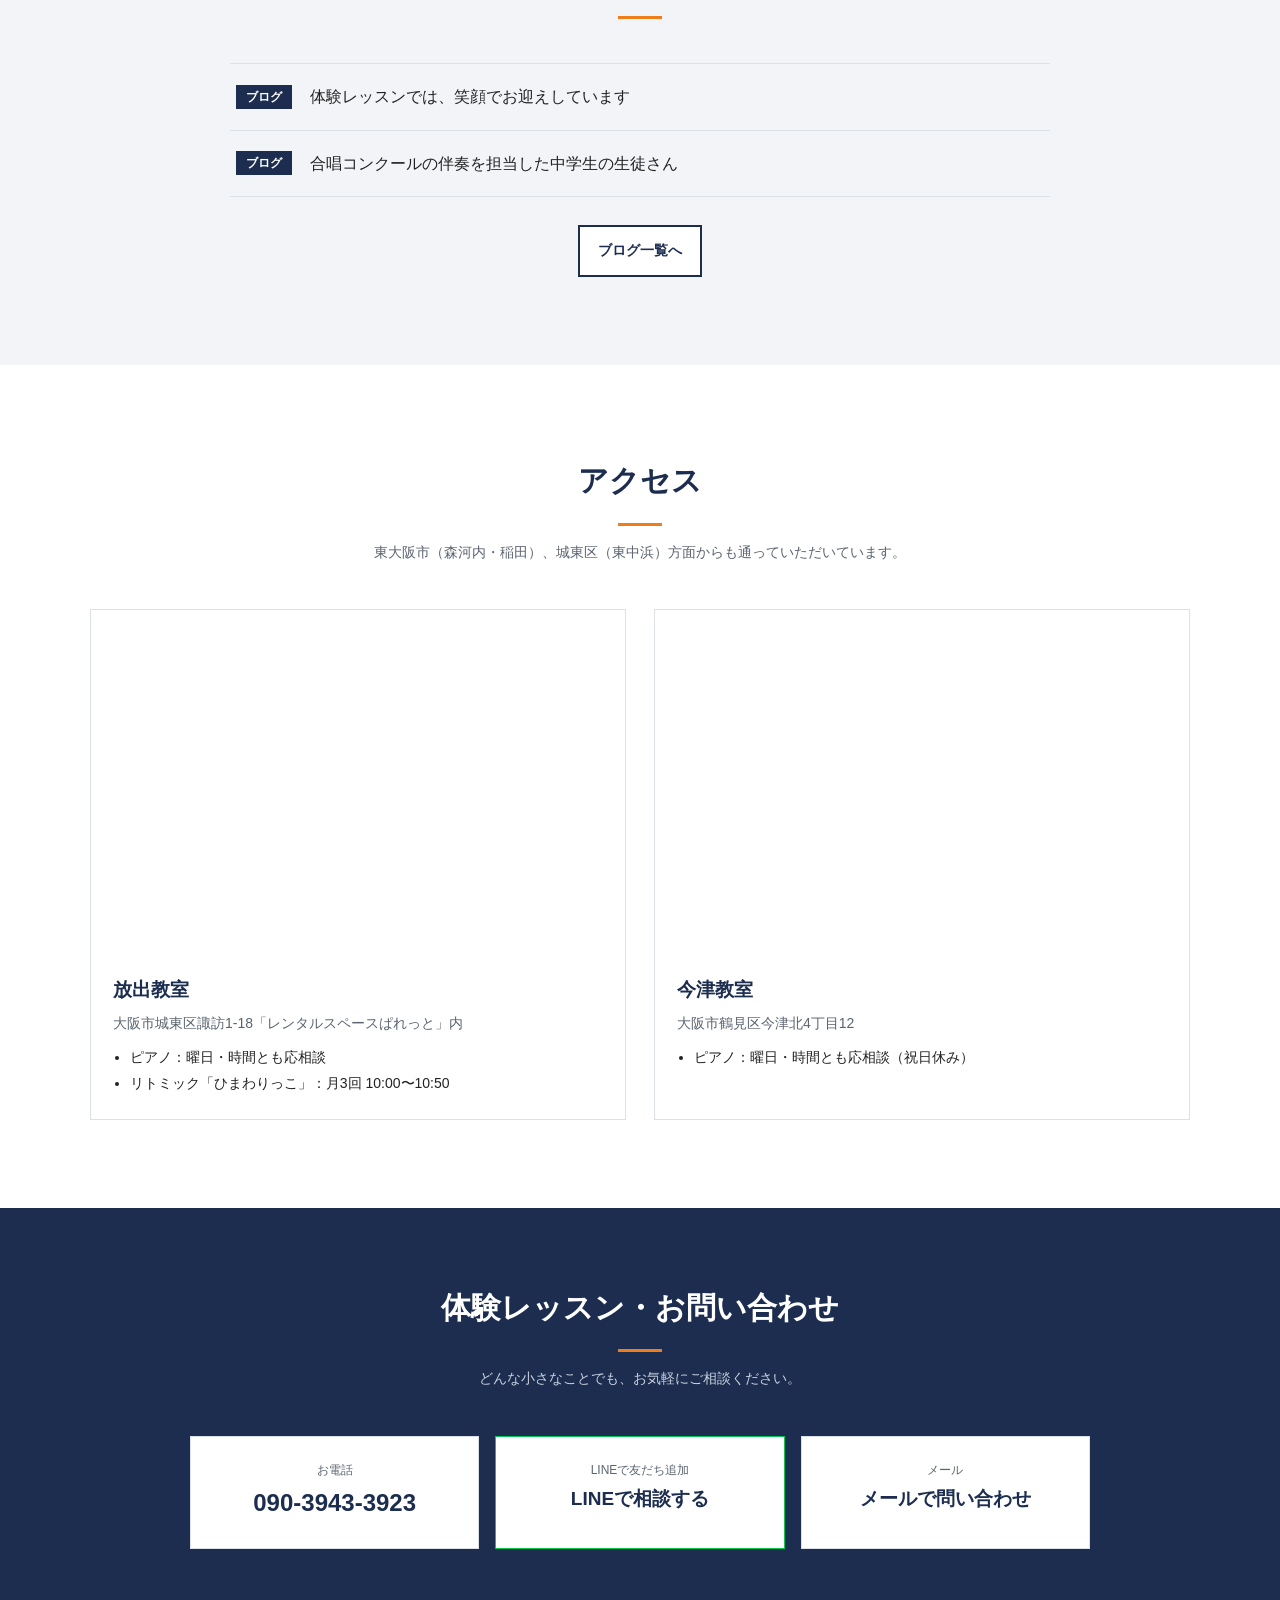
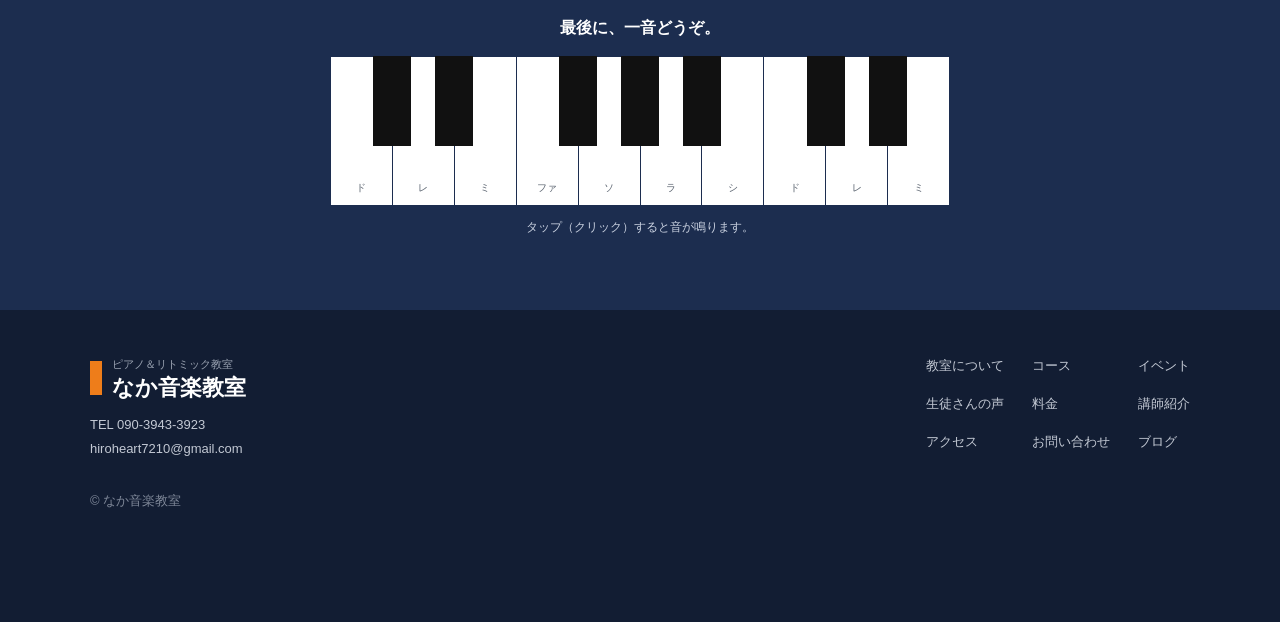
==== commit c64b0673: "A案：リトミックの写真を元の加工に戻す" ====
--- a/a/index.html
+++ b/a/index.html
@@ -318,7 +318,7 @@
             <a class="link" href="#contact">体験を申し込む</a></div>
         </article>
         <article data-anim="up" data-delay="300">
-          <figure><img src="../assets/img/rhythmic2_hq.jpg?v=2" alt="フープを使ったリトミックの様子" loading="lazy"></figure>
+          <figure><img src="../assets/img/rhythmic2_hq.jpg?v=3" alt="フープを使ったリトミックの様子" loading="lazy"></figure>
           <h3>親子リトミック「ひまわりっこ」</h3>
           <div class="b"><span class="tag off">現在、募集を停止しています</span>
             <ul><li>1歳〜就園前のお子さまと保護者で参加する少人数グループ</li><li>リズムに合わせて体を動かし、感じる心・創造力を育てます</li><li>季節のクラフトやお誕生日会、クリスマス会も</li></ul>
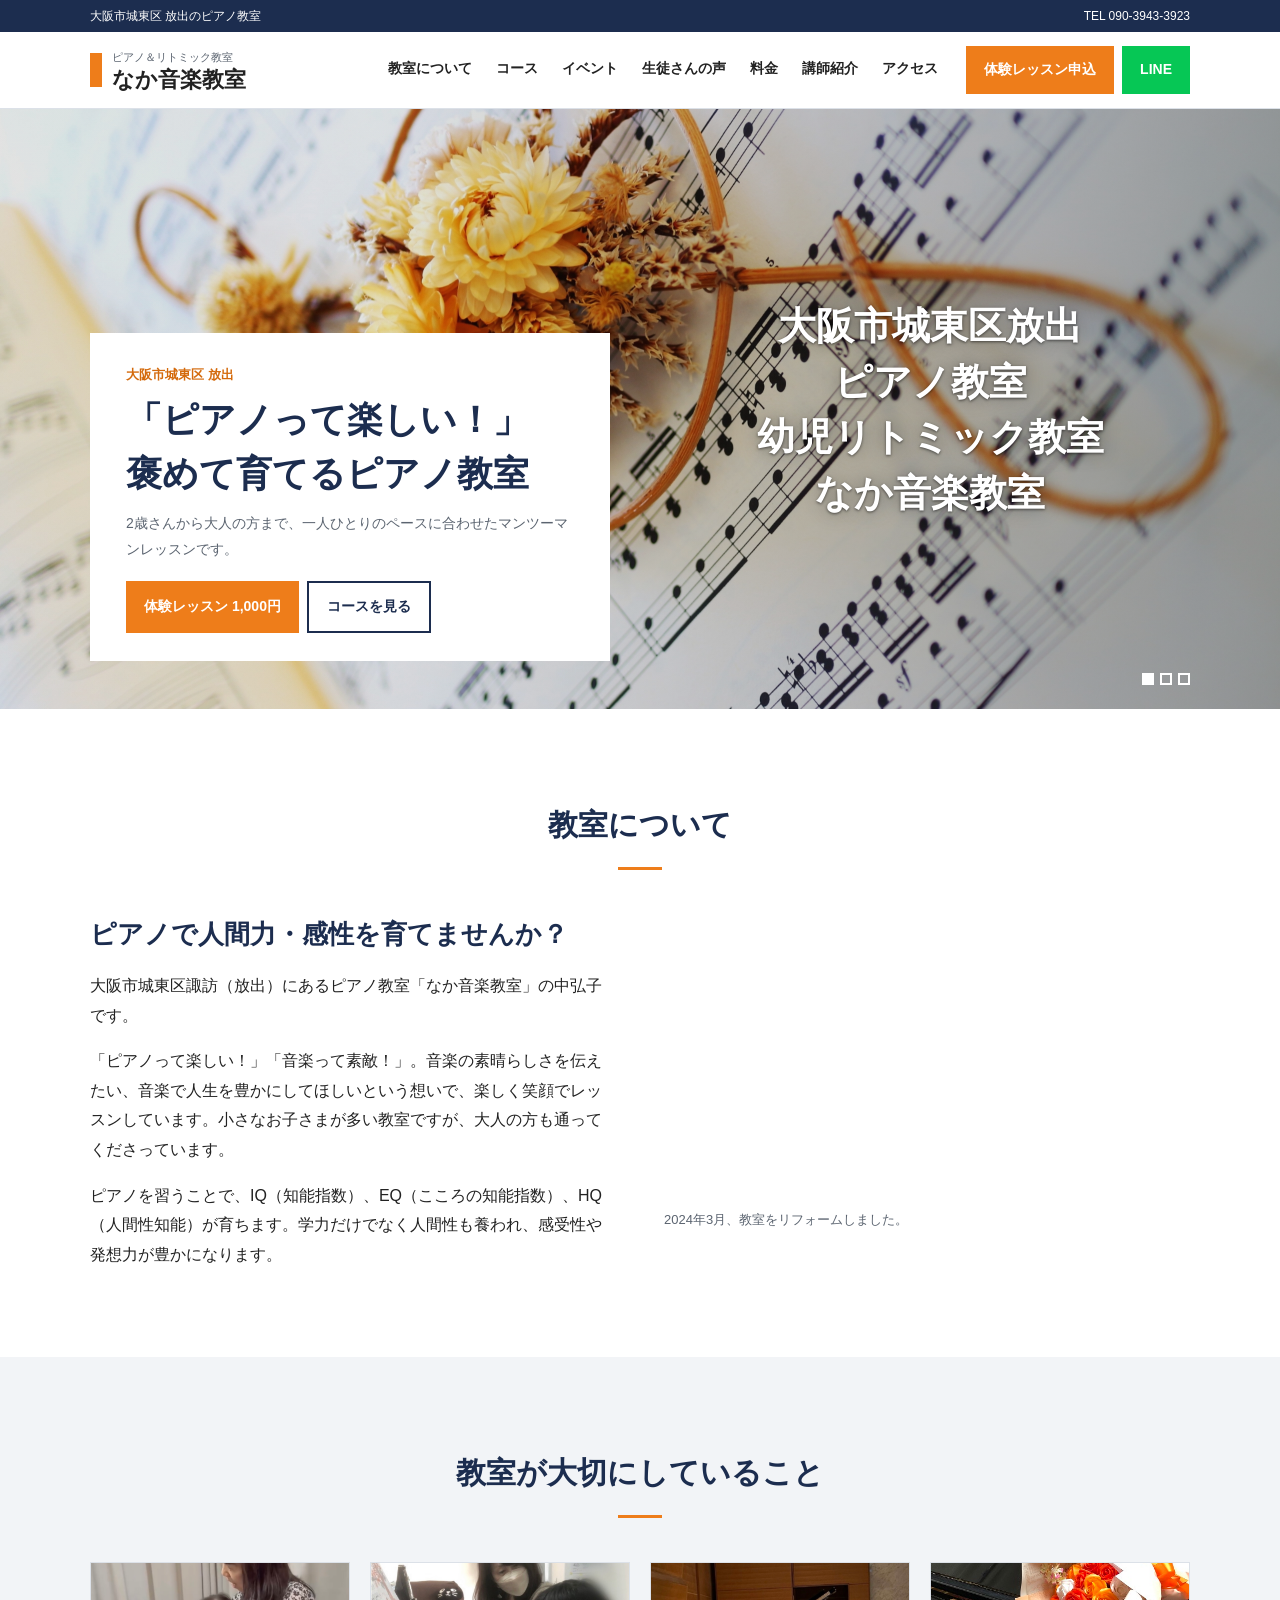
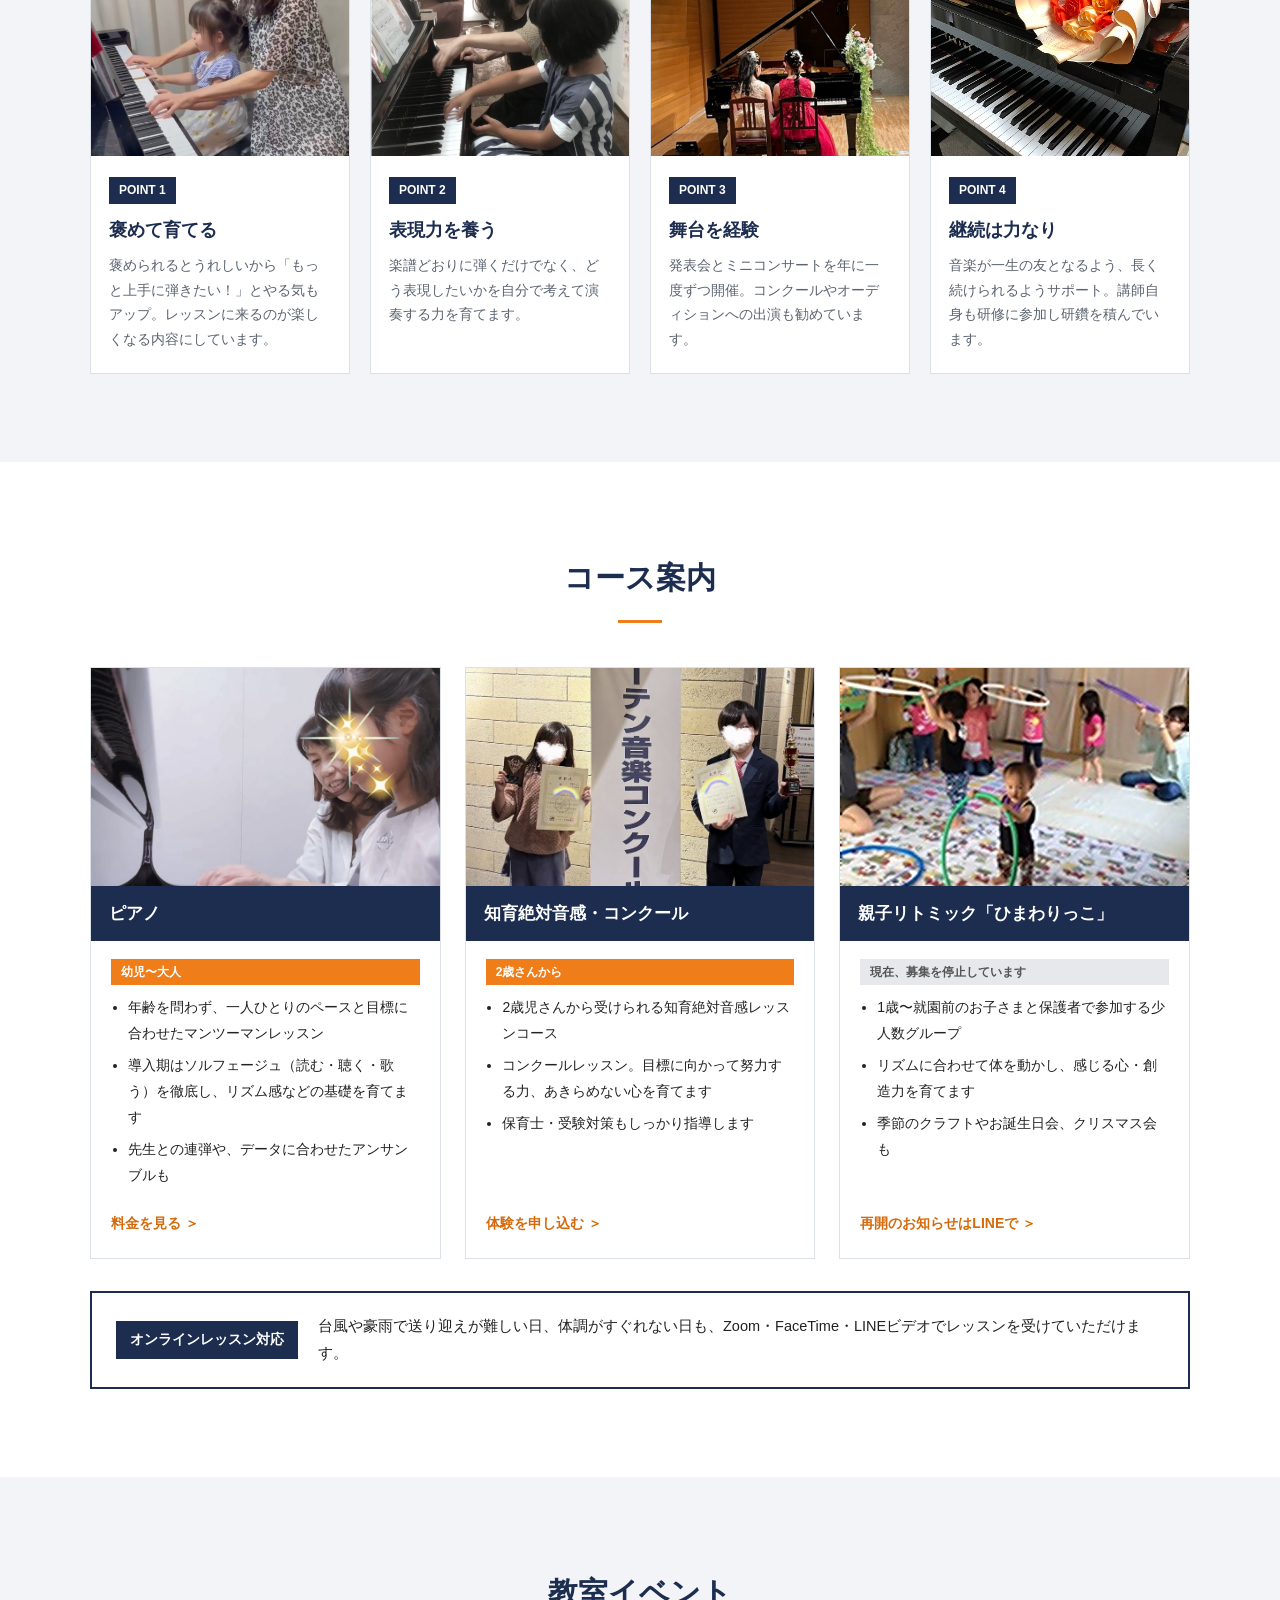
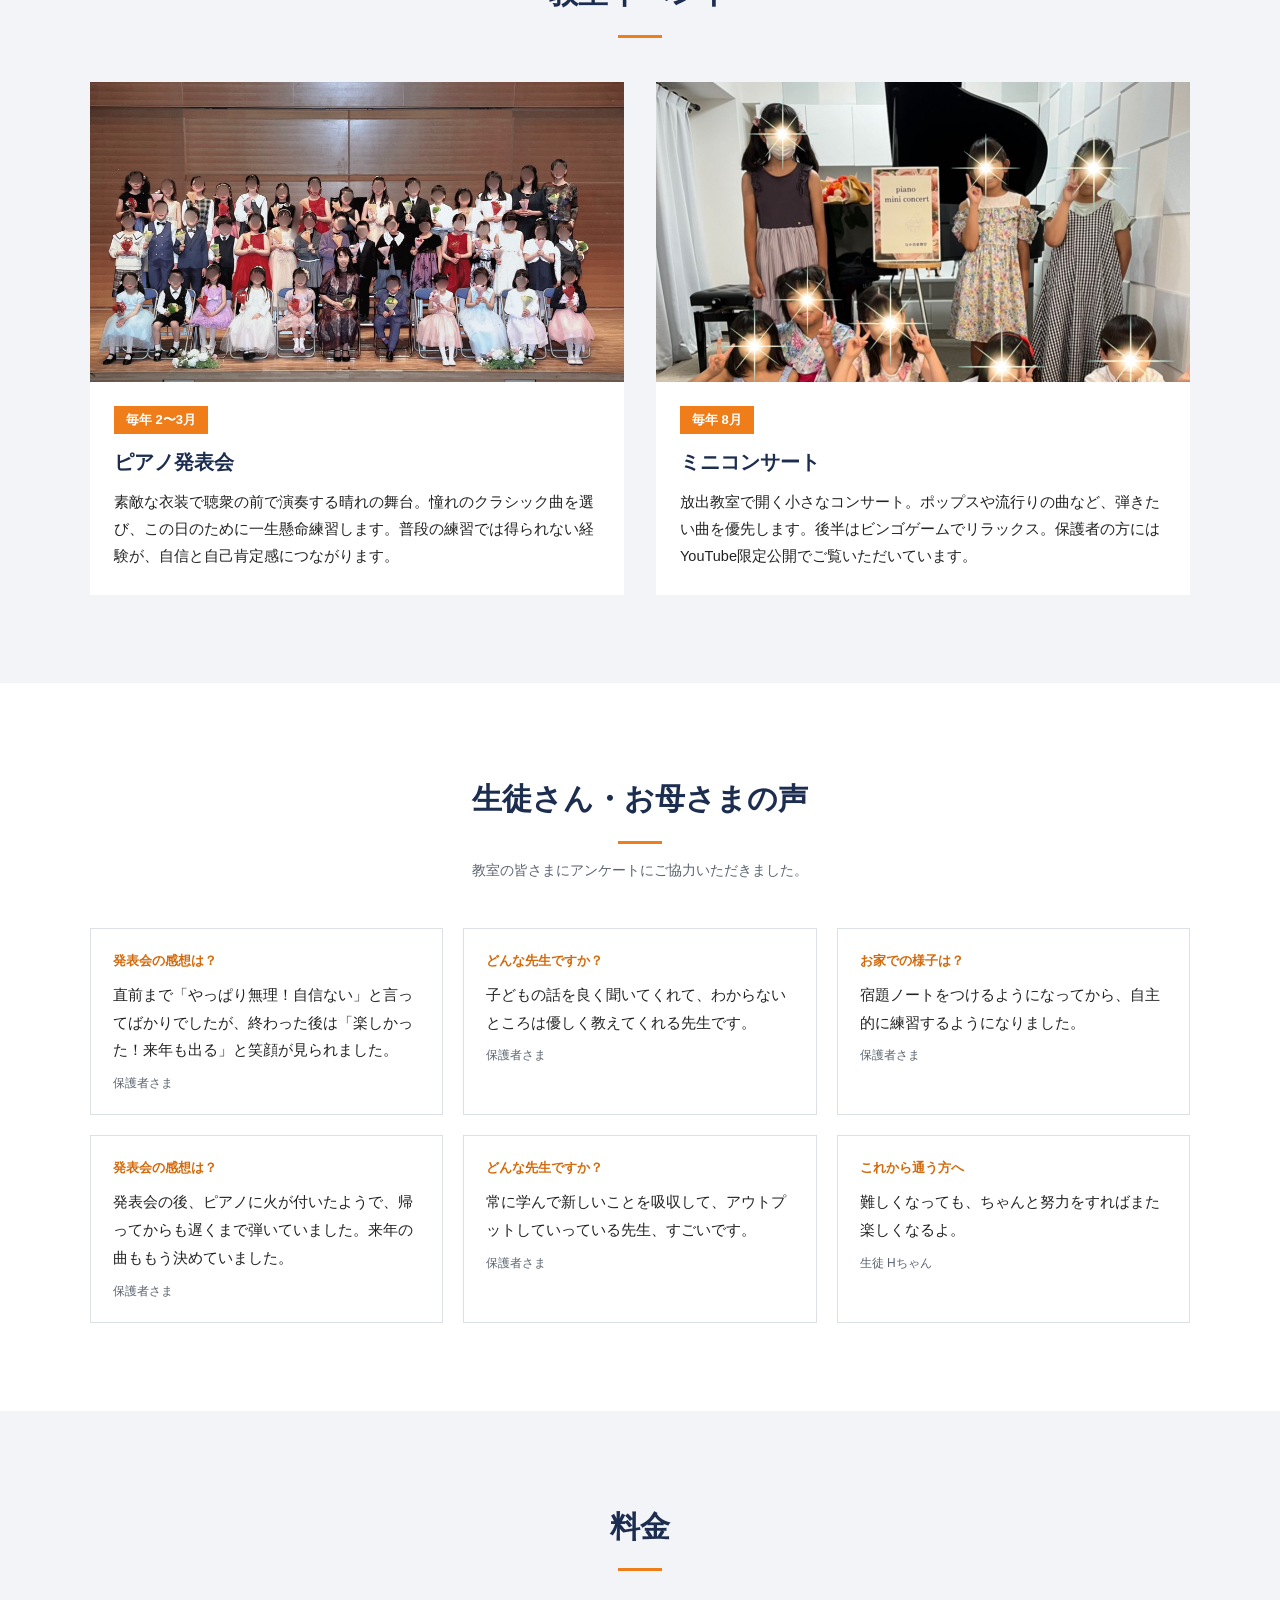
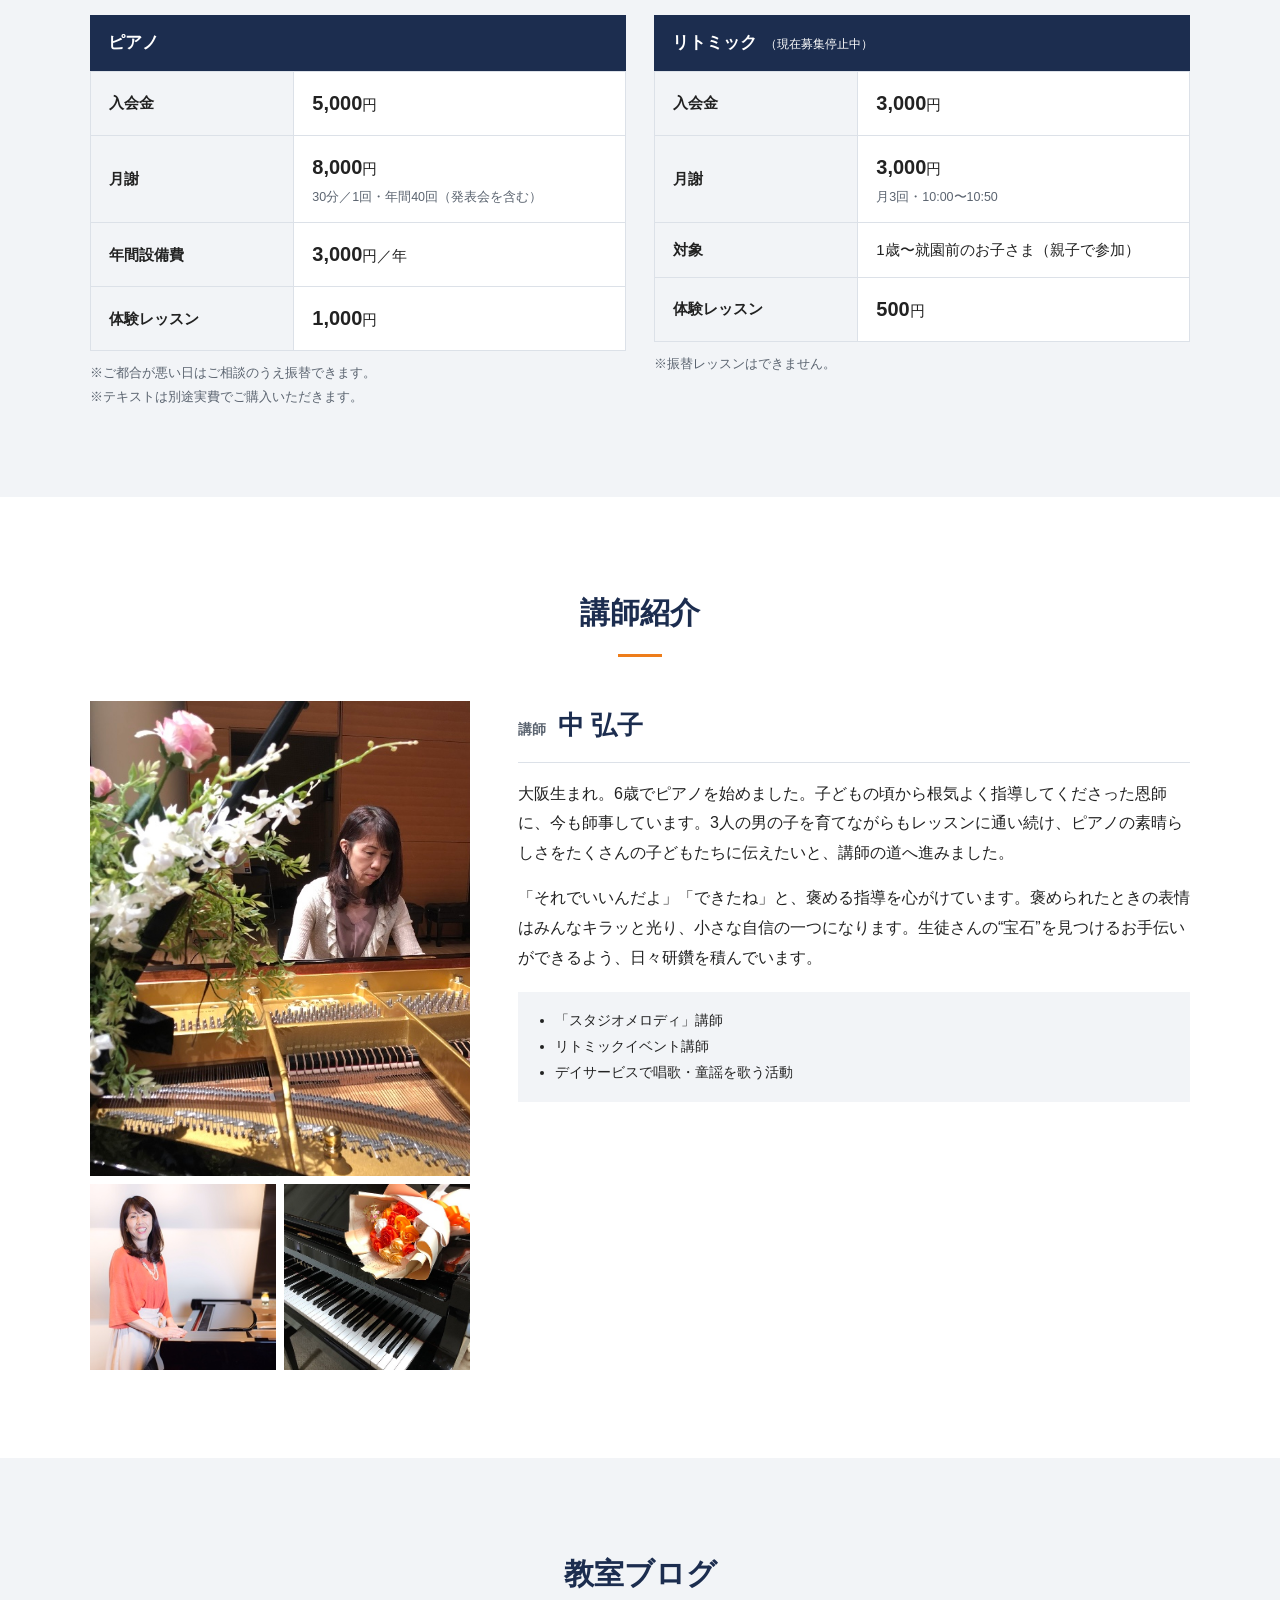
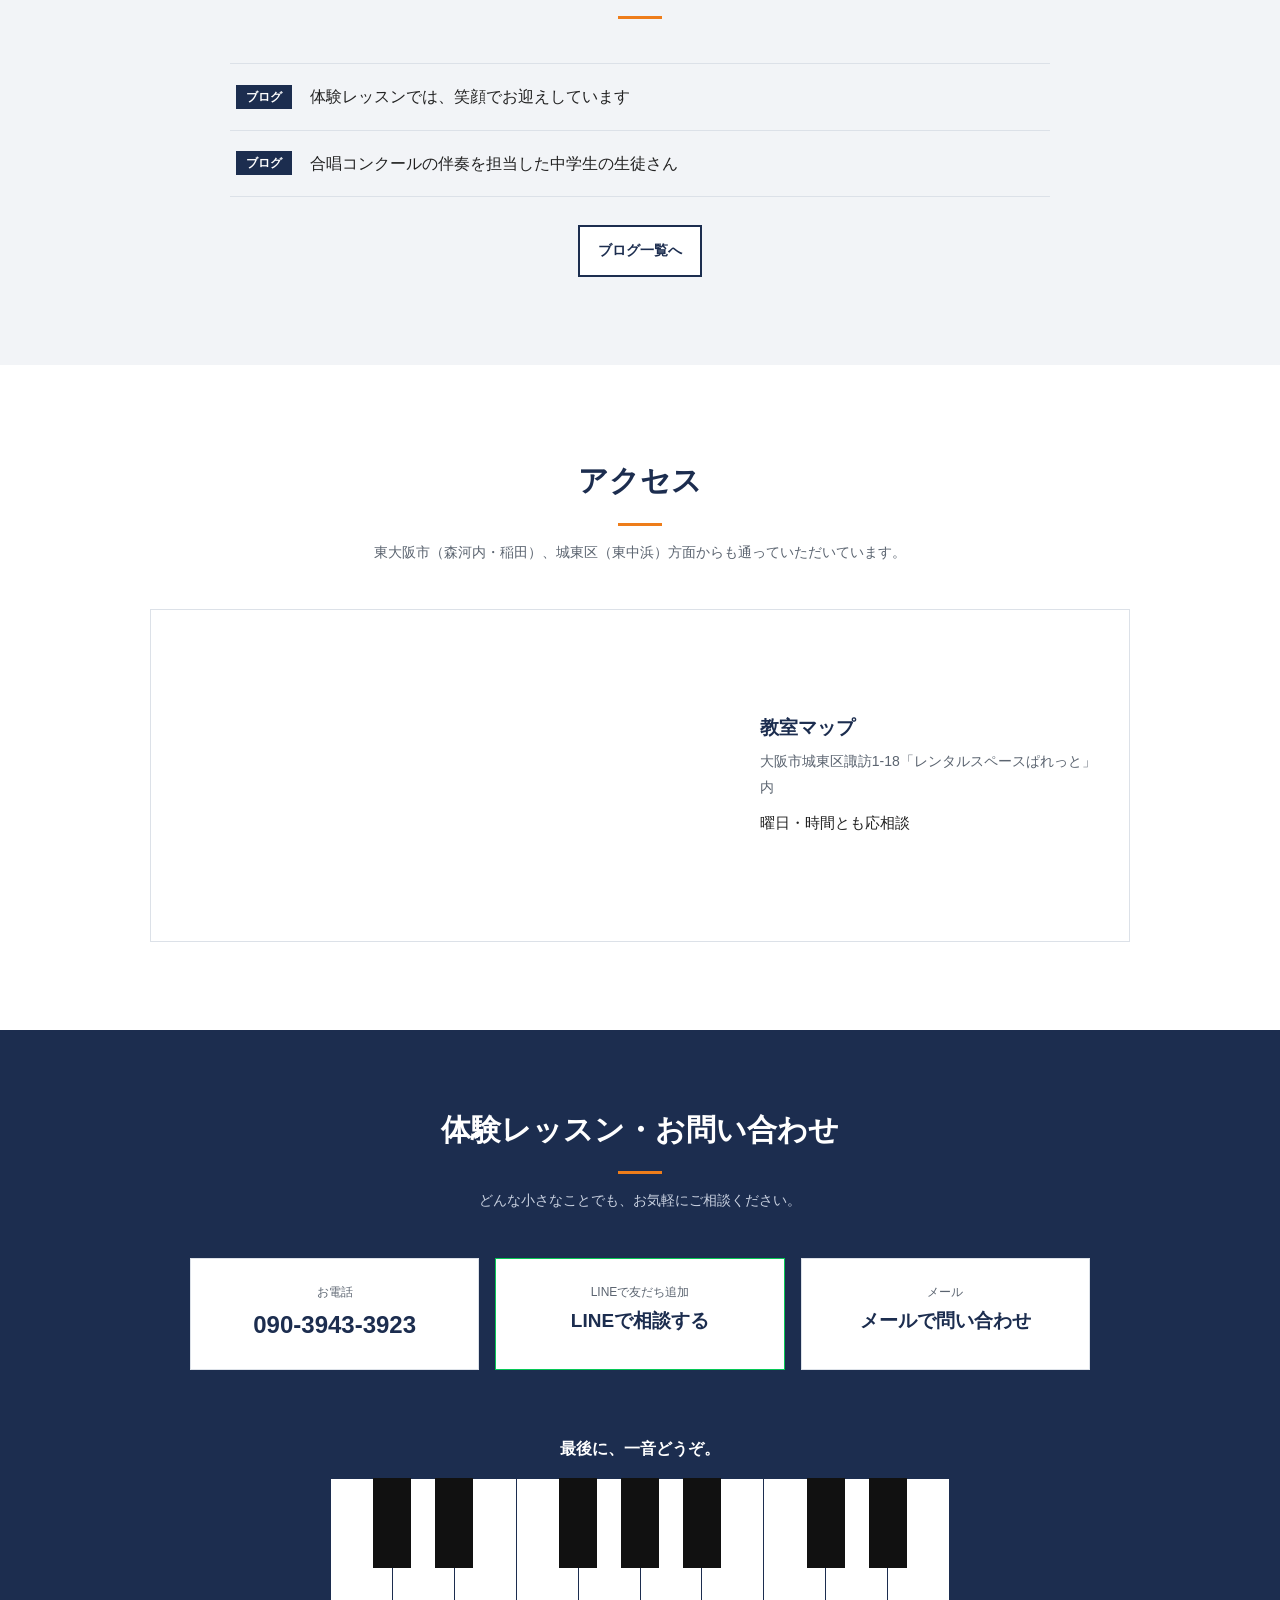
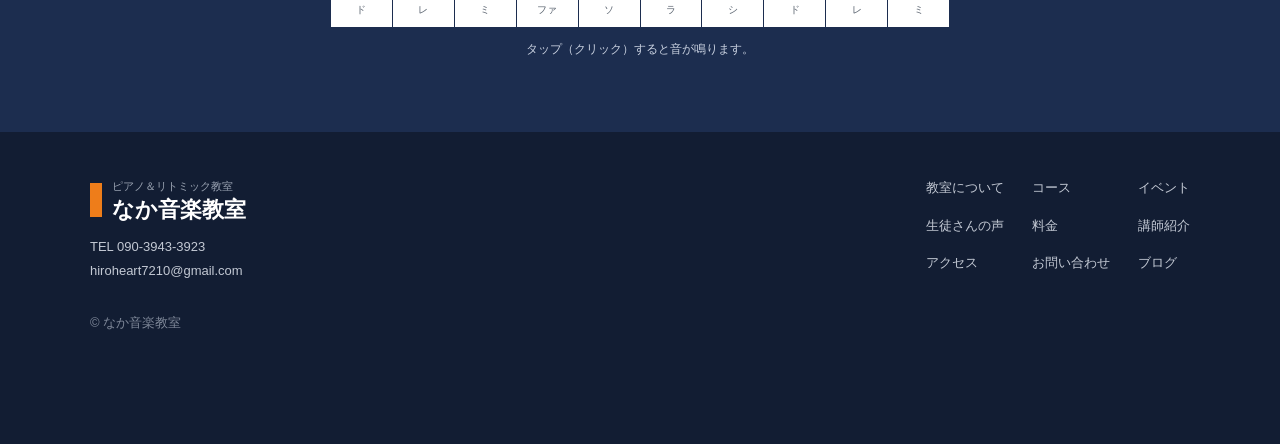
==== commit db666d70: "A案：動画の黒帯を解消、今津教室とリトミックの記載を削除、教室マップに変更" ====
--- a/a/index.html
+++ b/a/index.html
@@ -4,8 +4,8 @@
 <meta charset="utf-8">
 <meta name="robots" content="noindex">
 <meta name="viewport" content="width=device-width, initial-scale=1">
-<title>なか音楽教室｜大阪市城東区放出・鶴見区今津のピアノ教室</title>
-<meta name="description" content="大阪市城東区諏訪（放出）・鶴見区今津のピアノ＆リトミック教室「なか音楽教室」。褒めて育てるをモットーに、幼児から大人まで一人ひとりに寄り添ったレッスンをしています。">
+<title>なか音楽教室｜大阪市城東区放出のピアノ教室</title>
+<meta name="description" content="大阪市城東区諏訪（放出）のピアノ教室「なか音楽教室」。褒めて育てるをモットーに、幼児から大人まで一人ひとりに寄り添ったレッスンをしています。">
 <style>
 :root{
   --navy:#1c2d4f; --navy2:#2b4170; --orange:#ee7d1a; --orange-d:#d46a0c;
@@ -75,8 +75,9 @@
 /* about */
 .about{display:grid;grid-template-columns:1fr 1fr;gap:48px;align-items:start}
 .about h3{font-size:clamp(20px,2.4vw,26px);color:var(--navy);margin:0 0 16px;line-height:1.6}
-.about .video{aspect-ratio:16/9;background:#000}
-.about .video iframe{width:100%;height:100%;border:0}
+/* 動画の下端に黒い帯があるので、その分だけ枠を低くして隠す */
+.about .video{aspect-ratio:16/8.72;overflow:hidden;background:#fff}
+.about .video iframe{width:100%;height:auto;aspect-ratio:16/9;border:0;display:block}
 .about .cap{font-size:13px;color:var(--sub);margin:8px 0 0}
 @media (max-width:820px){.about{grid-template-columns:1fr}}
 
@@ -161,10 +162,13 @@
 .center{text-align:center;margin-top:28px}
 
 /* access */
-.acc{display:grid;grid-template-columns:1fr 1fr;gap:28px}
+.acc{max-width:980px;margin:0 auto}
+.acc article{display:grid;grid-template-columns:3fr 2fr;align-items:center}
+.acc .when{margin:0;font-size:15px}
+@media (max-width:760px){.acc article{grid-template-columns:1fr}}
 .acc article{background:#fff;border:1px solid var(--line)}
-.acc .map{aspect-ratio:16/10}
-.acc iframe{width:100%;height:100%;border:0}
+.acc .map{aspect-ratio:16/9}
+.acc iframe{width:100%;height:100%;border:0;display:block}
 .acc .b{padding:18px 22px 22px}
 .acc h3{margin:0 0 4px;font-size:19px;color:var(--navy)}
 .acc .addr{margin:0 0 8px;color:var(--sub);font-size:14px}
@@ -237,7 +241,7 @@
 </head>
 <body>
 
-<div class="topbar"><div class="wrap"><span>大阪市城東区 放出・鶴見区 今津のピアノ＆リトミック教室</span><a class="r" href="tel:09039433923">TEL 090-3943-3923</a></div></div>
+<div class="topbar"><div class="wrap"><span>大阪市城東区 放出のピアノ教室</span><a class="r" href="tel:09039433923">TEL 090-3943-3923</a></div></div>
 
 <header class="hd" id="hd">
   <div class="wrap hd-in">
@@ -261,7 +265,7 @@
       <div class="slide"><img src="../assets/img/signboard.jpg?v=2" alt="なか音楽教室の看板"></div>
     </div>
     <div class="hero-box" data-anim="left">
-      <p class="area">大阪市城東区 放出 ／ 鶴見区 今津</p>
+      <p class="area">大阪市城東区 放出</p>
       <h1>「ピアノって楽しい！」<br>褒めて育てるピアノ教室</h1>
       <p>2歳さんから大人の方まで、一人ひとりのペースに合わせたマンツーマンレッスンです。</p>
       <div class="btns"><a class="btn btn-or" href="#contact">体験レッスン 1,000円</a><a class="btn btn-out" href="#course">コースを見る</a></div>
@@ -275,7 +279,7 @@
       <div class="about">
         <div data-anim="left">
           <h3>ピアノで人間力・感性を育てませんか？</h3>
-          <p>大阪市城東区諏訪（放出）と鶴見区今津にある、ピアノ教室＆親子リトミック教室「なか音楽教室」の中弘子です。</p>
+          <p>大阪市城東区諏訪（放出）にあるピアノ教室「なか音楽教室」の中弘子です。</p>
           <p>「ピアノって楽しい！」「音楽って素敵！」。音楽の素晴らしさを伝えたい、音楽で人生を豊かにしてほしいという想いで、楽しく笑顔でレッスンしています。小さなお子さまが多い教室ですが、大人の方も通ってくださっています。</p>
           <p style="margin-bottom:0">ピアノを習うことで、IQ（知能指数）、EQ（こころの知能指数）、HQ（人間性知能）が育ちます。学力だけでなく人間性も養われ、感受性や発想力が豊かになります。</p>
         </div>
@@ -407,10 +411,8 @@
     <div class="wrap">
       <div class="ttl" data-anim="up"><h2>アクセス</h2><p>東大阪市（森河内・稲田）、城東区（東中浜）方面からも通っていただいています。</p></div>
       <div class="acc">
-        <article data-anim="left"><div class="map"><iframe loading="lazy" title="放出教室の地図" src="https://maps.google.com/maps?q=%E5%A4%A7%E9%98%AA%E5%B8%82%E5%9F%8E%E6%9D%B1%E5%8C%BA%E8%AB%8F%E8%A8%AA1-18&z=16&output=embed"></iframe></div>
-          <div class="b"><h3>放出教室</h3><p class="addr">大阪市城東区諏訪1-18「レンタルスペースぱれっと」内</p><ul><li>ピアノ：曜日・時間とも応相談</li><li>リトミック「ひまわりっこ」：月3回 10:00〜10:50</li></ul></div></article>
-        <article data-anim="right"><div class="map"><iframe loading="lazy" title="今津教室の地図" src="https://maps.google.com/maps?q=%E5%A4%A7%E9%98%AA%E5%B8%82%E9%B6%B4%E8%A6%8B%E5%8C%BA%E4%BB%8A%E6%B4%A5%E5%8C%974%E4%B8%81%E7%9B%AE12&z=16&output=embed"></iframe></div>
-          <div class="b"><h3>今津教室</h3><p class="addr">大阪市鶴見区今津北4丁目12</p><ul><li>ピアノ：曜日・時間とも応相談（祝日休み）</li></ul></div></article>
+        <article data-anim="left"><div class="map"><iframe loading="lazy" title="教室の地図" src="https://maps.google.com/maps?q=%E5%A4%A7%E9%98%AA%E5%B8%82%E5%9F%8E%E6%9D%B1%E5%8C%BA%E8%AB%8F%E8%A8%AA1-18&z=16&output=embed"></iframe></div>
+          <div class="b"><h3>教室マップ</h3><p class="addr">大阪市城東区諏訪1-18「レンタルスペースぱれっと」内</p><p class="when">曜日・時間とも応相談</p></div></article>
       </div>
     </div>
   </section>
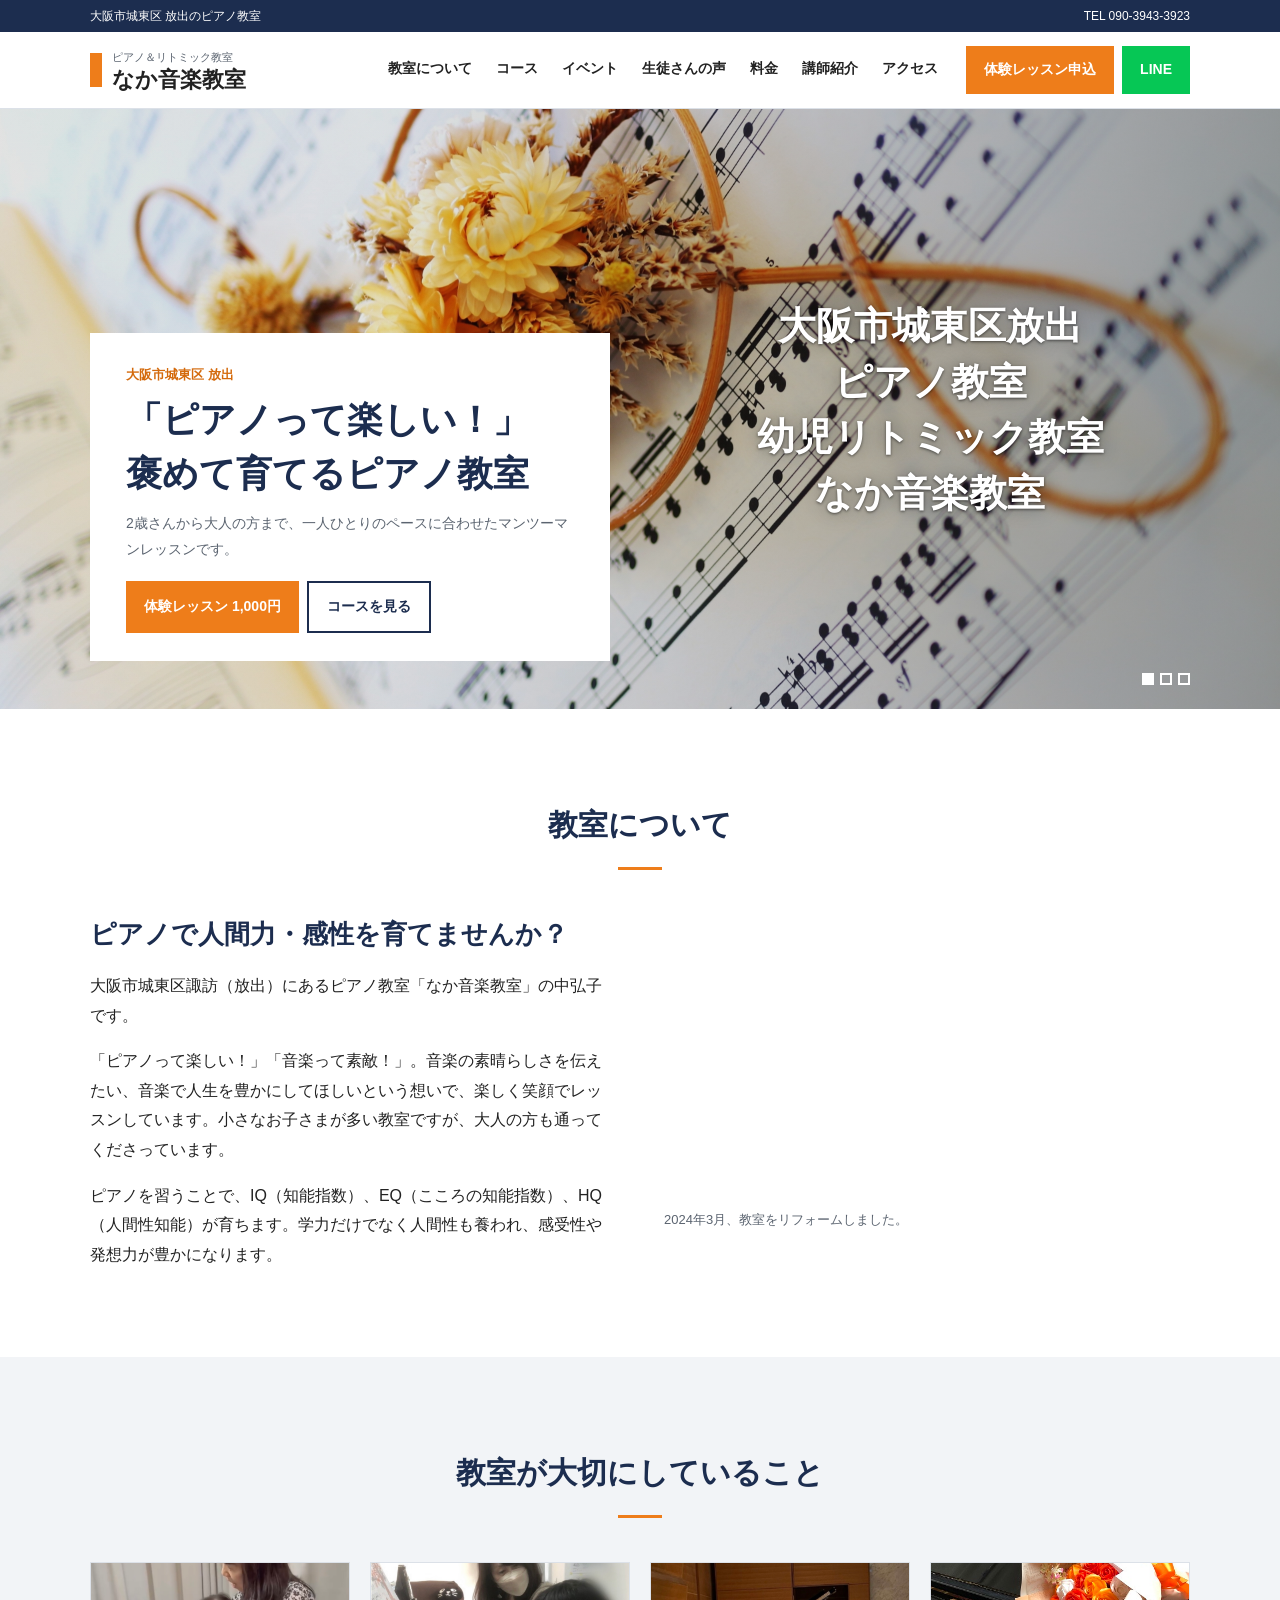
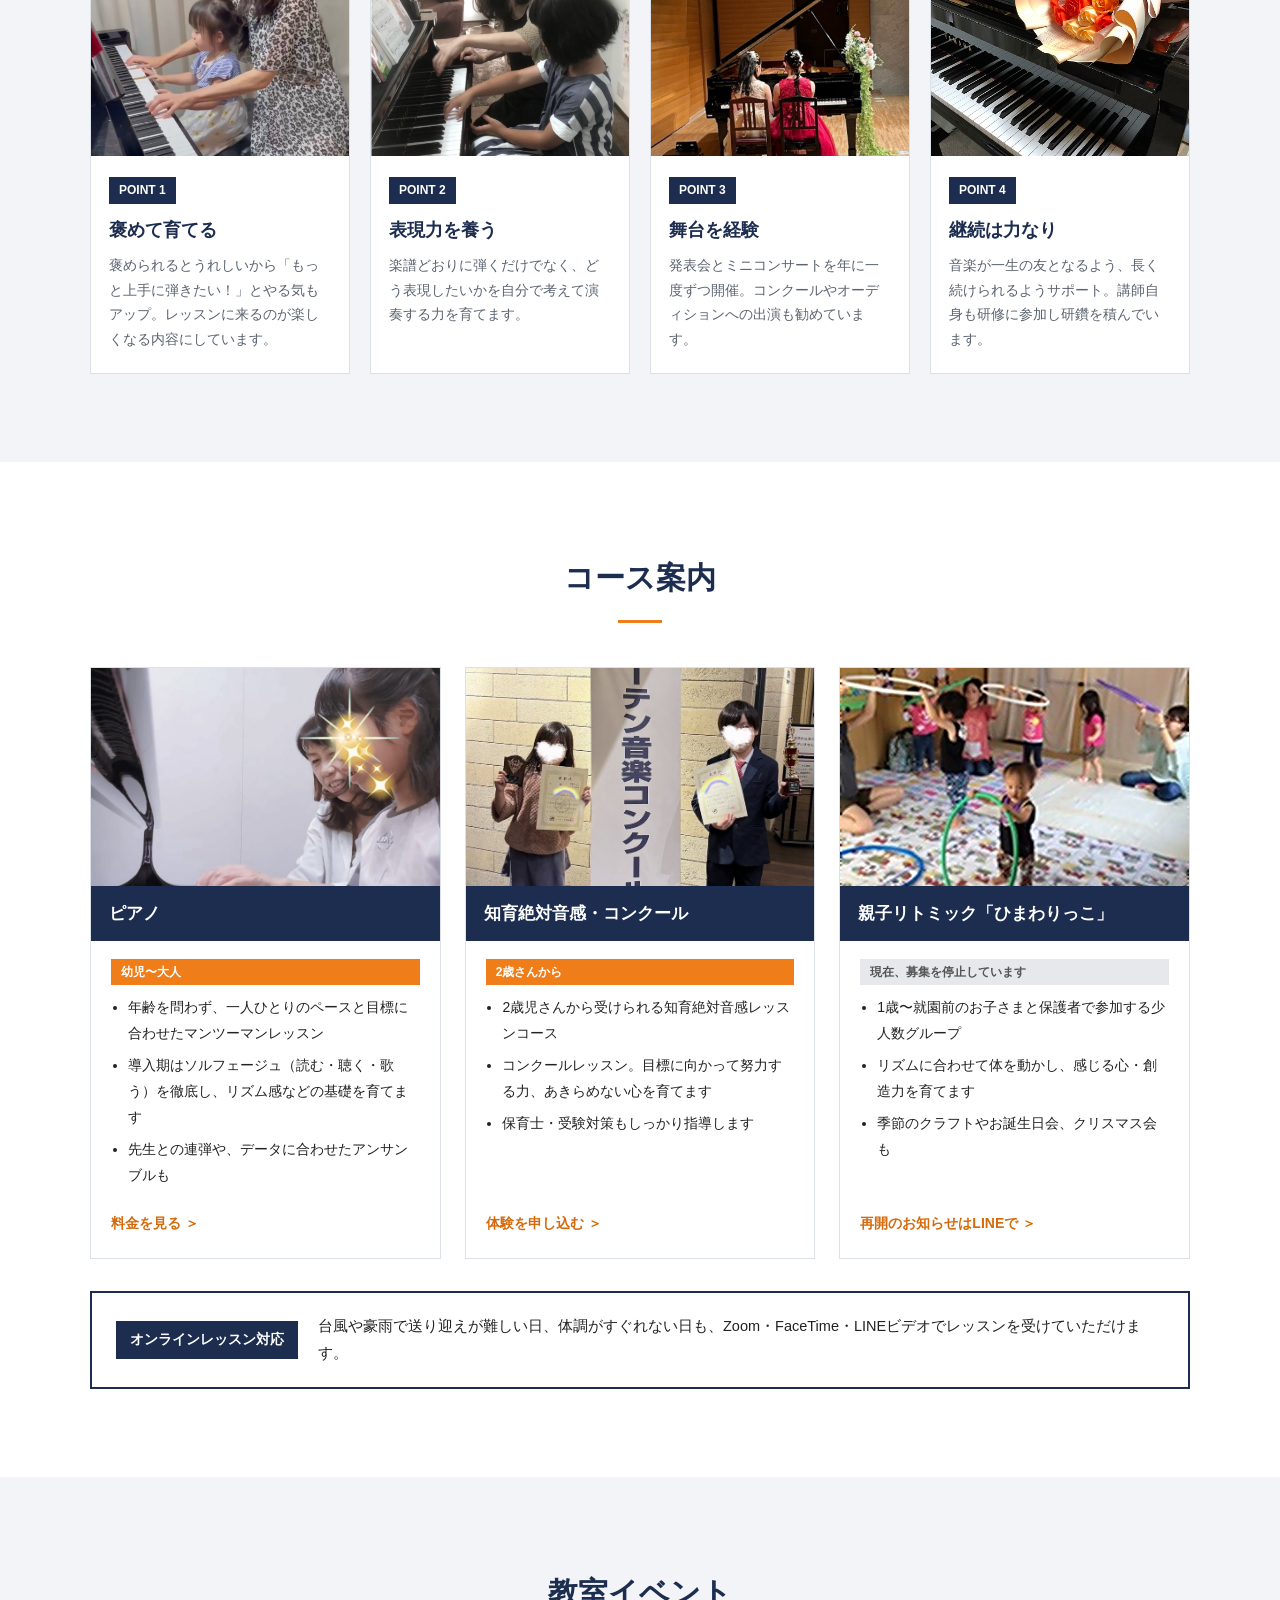
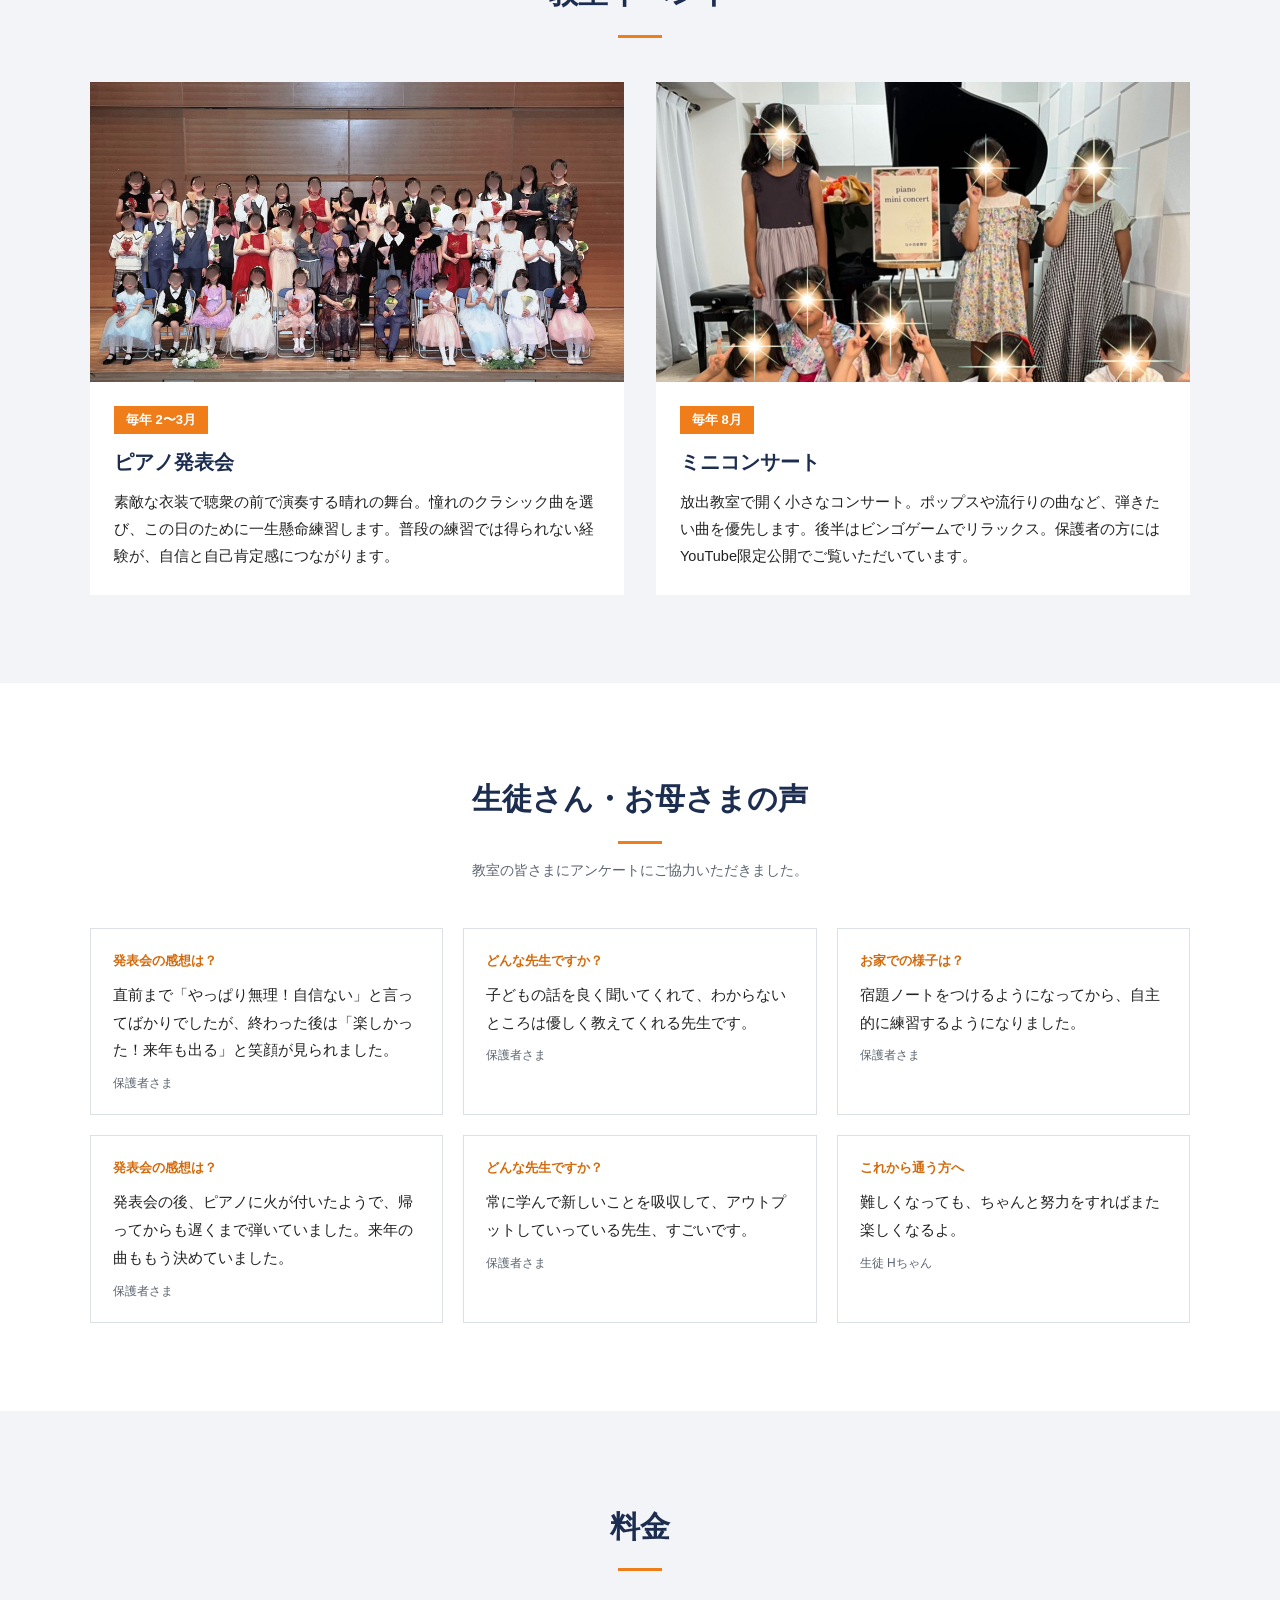
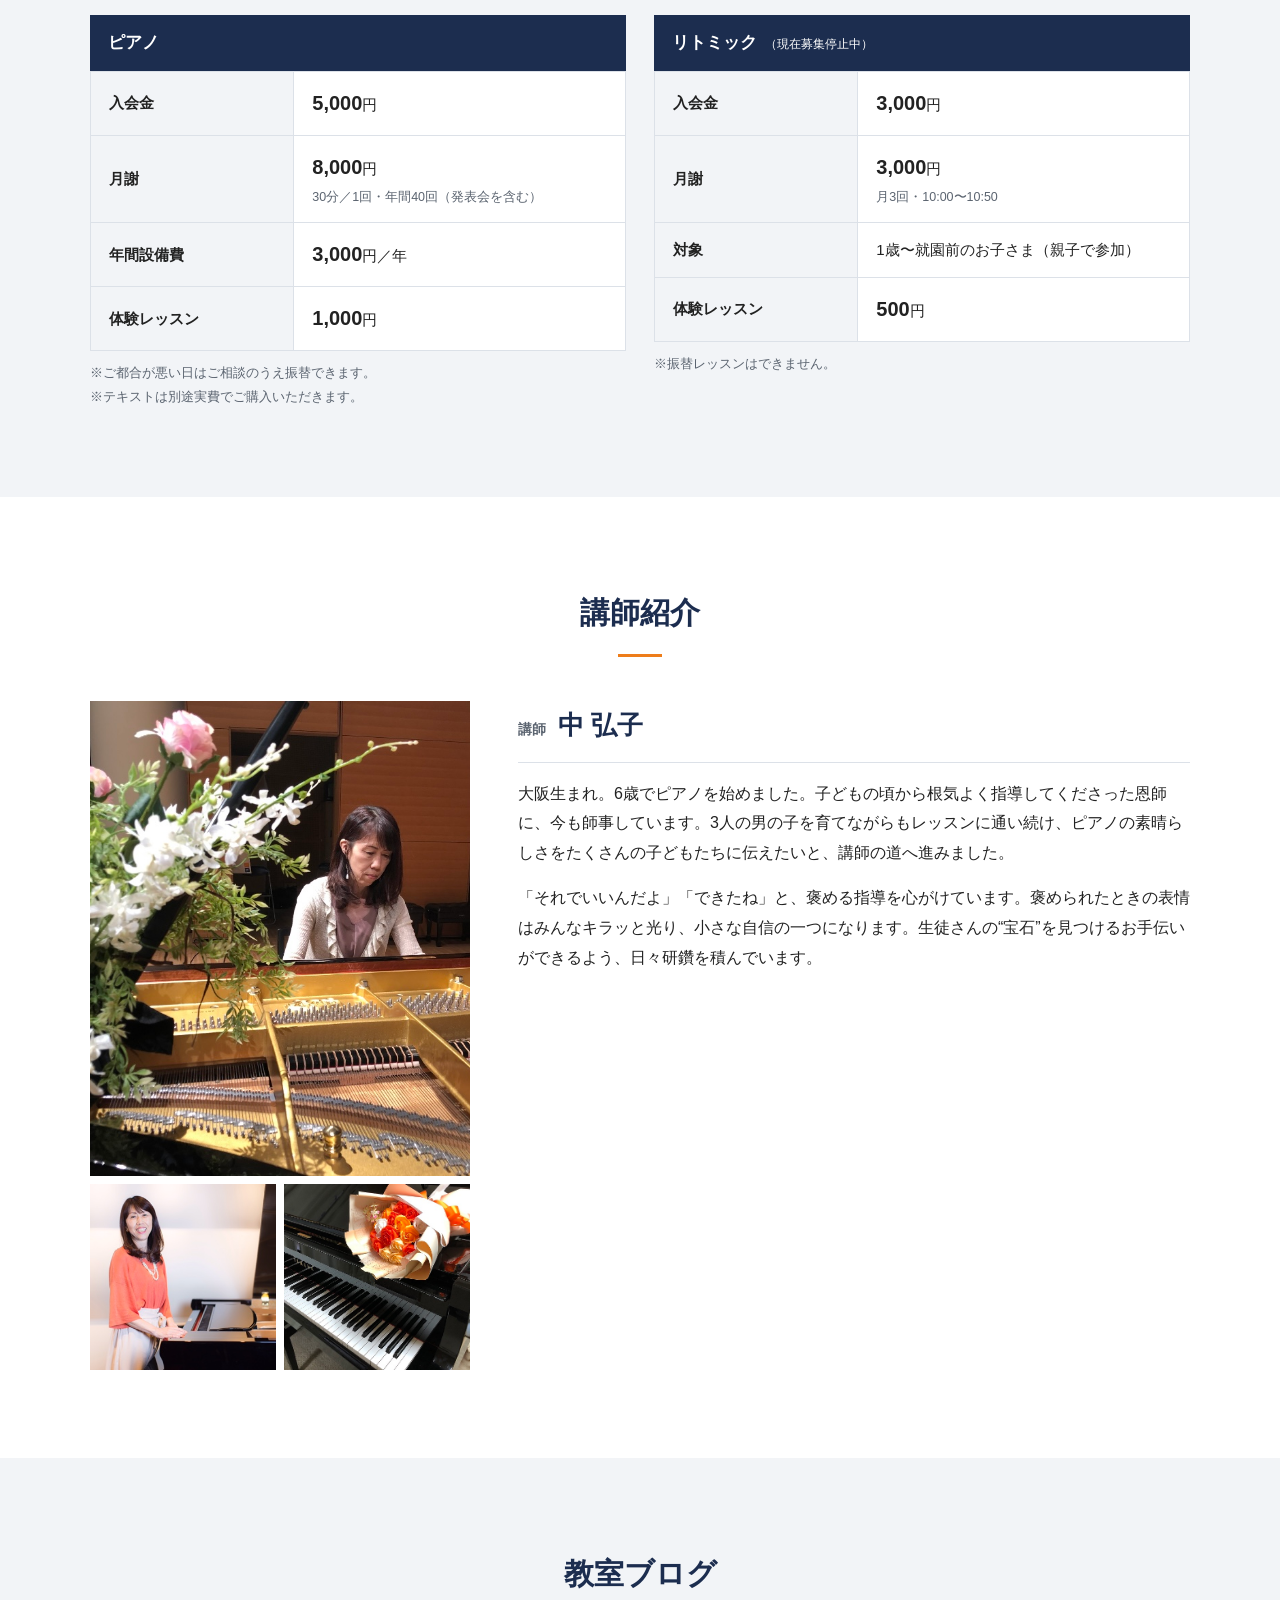
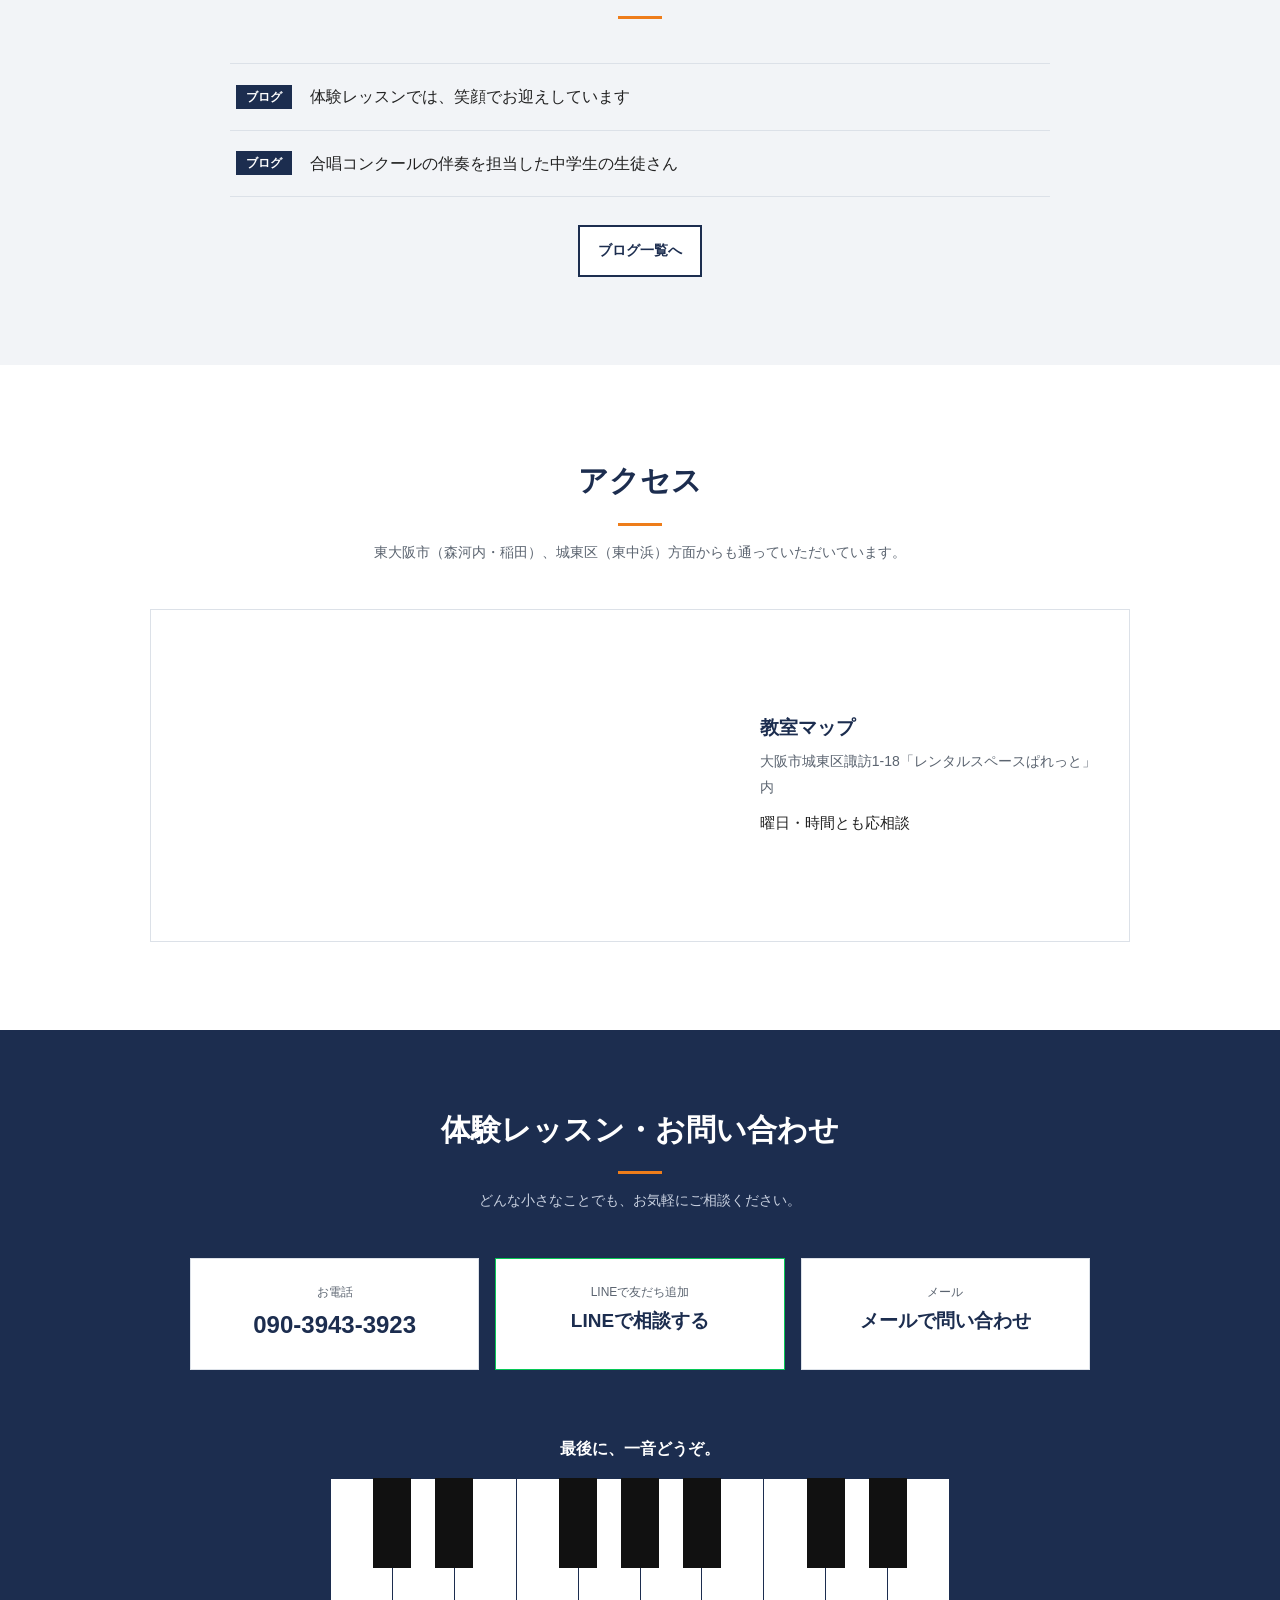
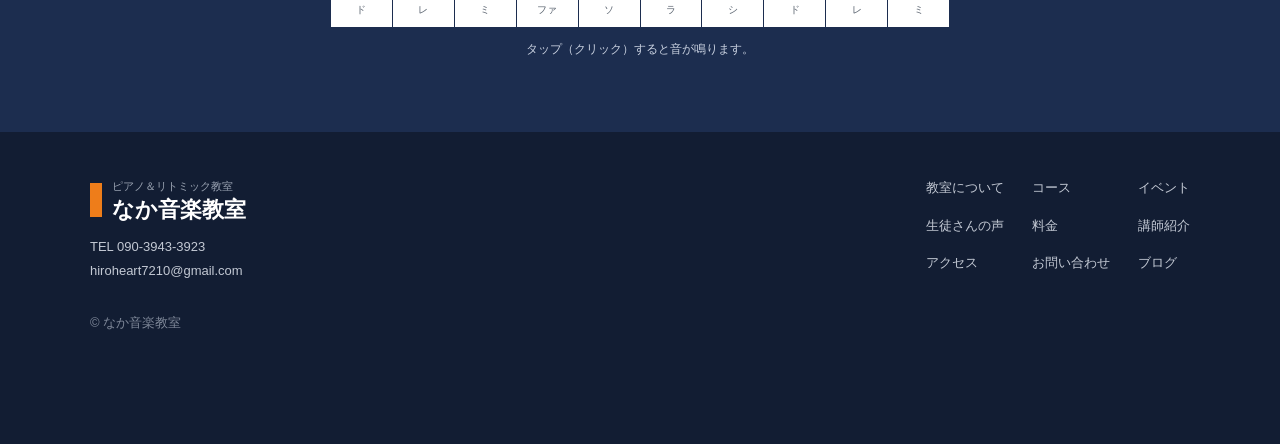
==== commit 0d9ded50: "A案：講師紹介の経歴3項目を削除" ====
--- a/a/index.html
+++ b/a/index.html
@@ -150,8 +150,6 @@
 .prof .ph .s img{aspect-ratio:1}
 .prof .name{font-size:26px;font-weight:bold;color:var(--navy);margin:0 0 16px;border-bottom:1px solid var(--line);padding-bottom:12px}
 .prof .name small{font-size:14px;color:var(--sub);margin-right:12px}
-.prof .career{margin:20px 0 0;padding:16px 20px;background:var(--gray);font-size:14px}
-.prof .career ul{margin:0;padding-left:1.2em}
 @media (max-width:880px){.prof{grid-template-columns:1fr}.prof .ph{max-width:360px}}
 
 /* blog */
@@ -390,7 +388,6 @@
           <p class="name"><small>講師</small>中 弘子</p>
           <p>大阪生まれ。6歳でピアノを始めました。子どもの頃から根気よく指導してくださった恩師に、今も師事しています。3人の男の子を育てながらもレッスンに通い続け、ピアノの素晴らしさをたくさんの子どもたちに伝えたいと、講師の道へ進みました。</p>
           <p>「それでいいんだよ」「できたね」と、褒める指導を心がけています。褒められたときの表情はみんなキラッと光り、小さな自信の一つになります。生徒さんの“宝石”を見つけるお手伝いができるよう、日々研鑽を積んでいます。</p>
-          <div class="career"><ul><li>「スタジオメロディ」講師</li><li>リトミックイベント講師</li><li>デイサービスで唱歌・童謡を歌う活動</li></ul></div>
         </div>
       </div>
     </div>
